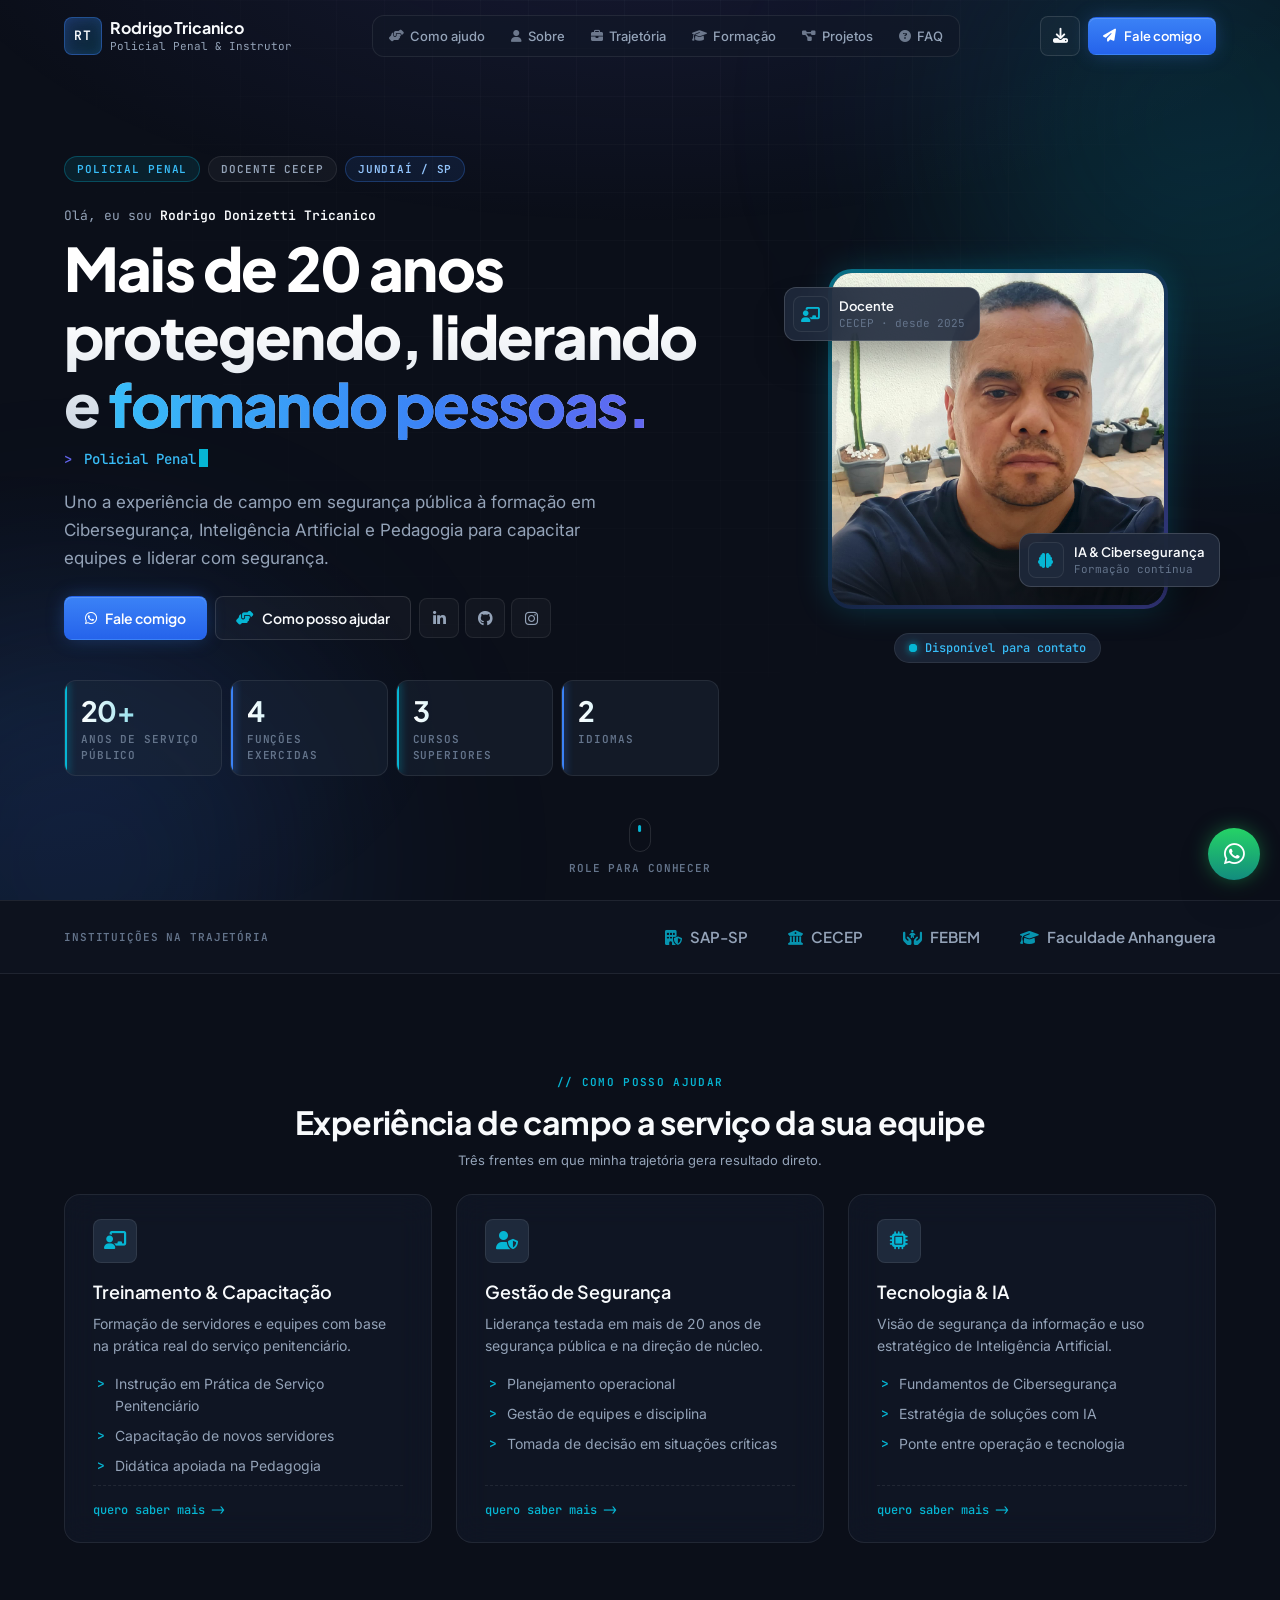
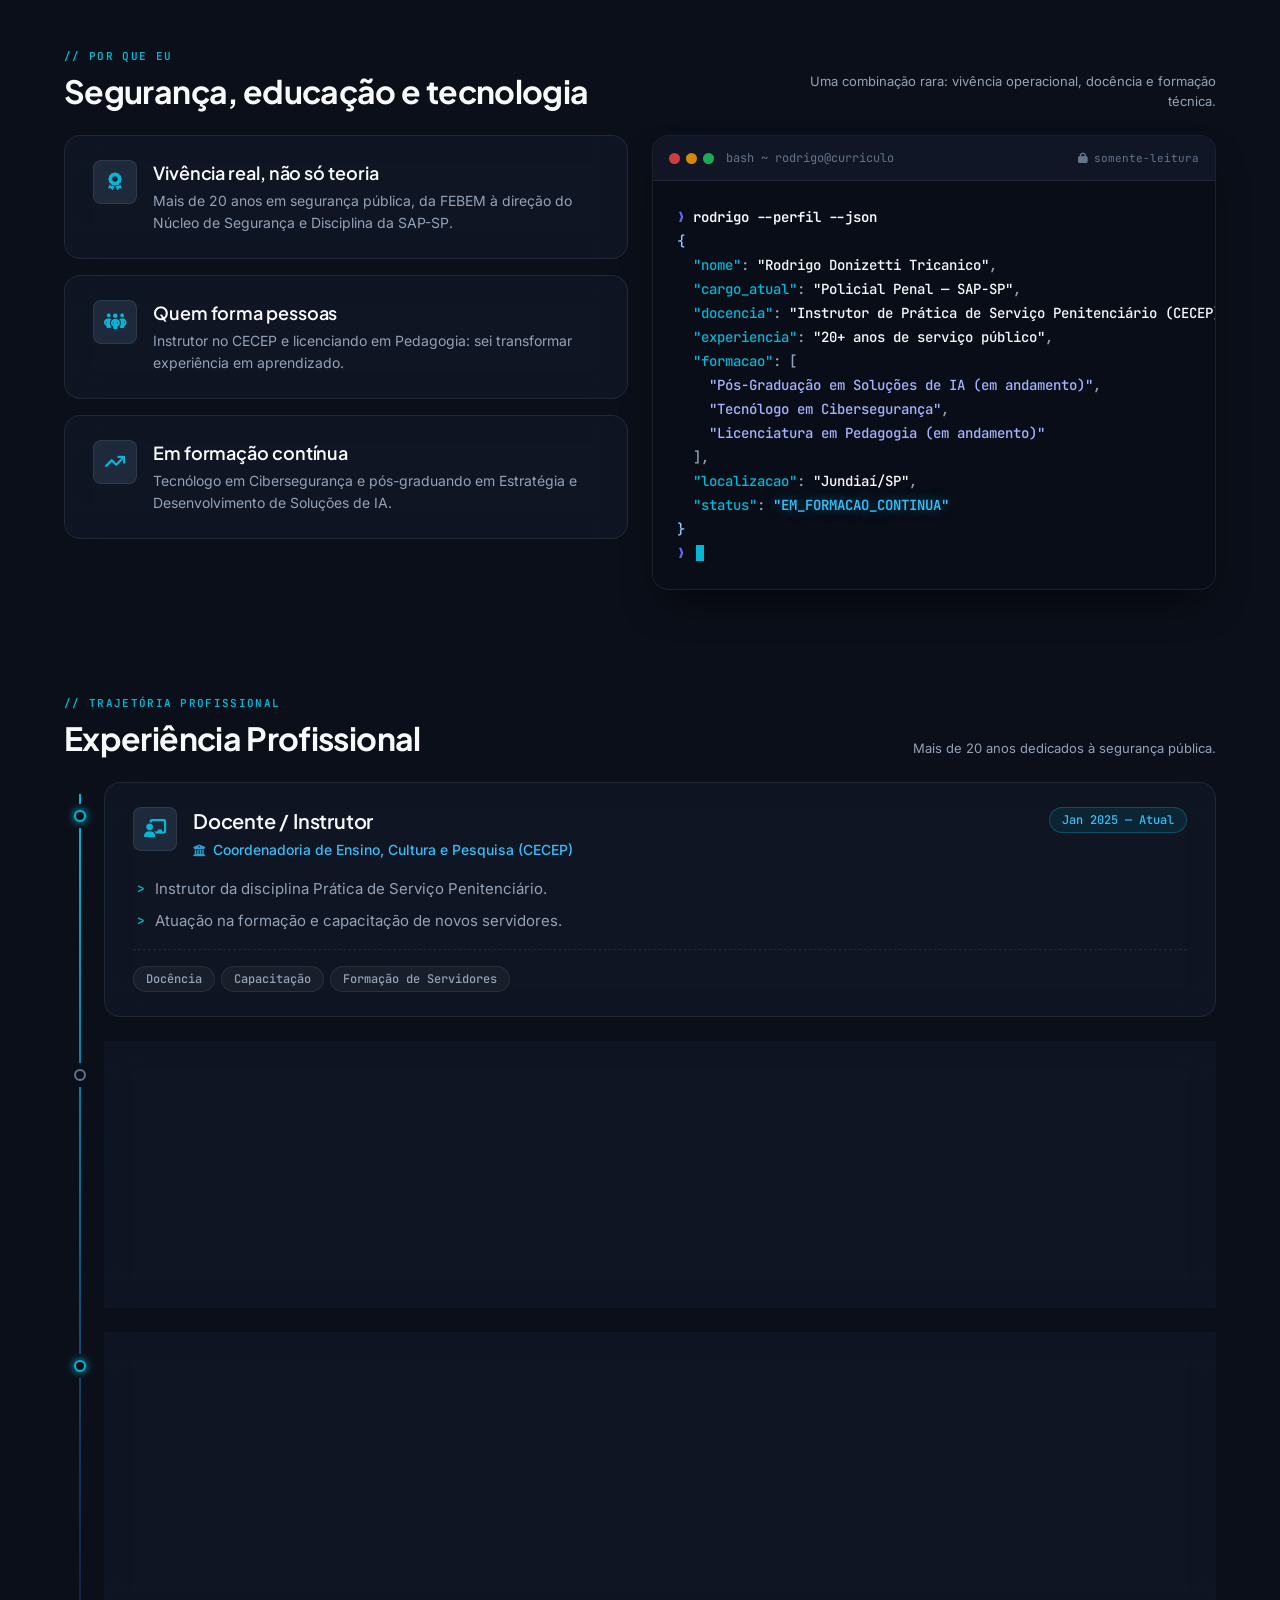
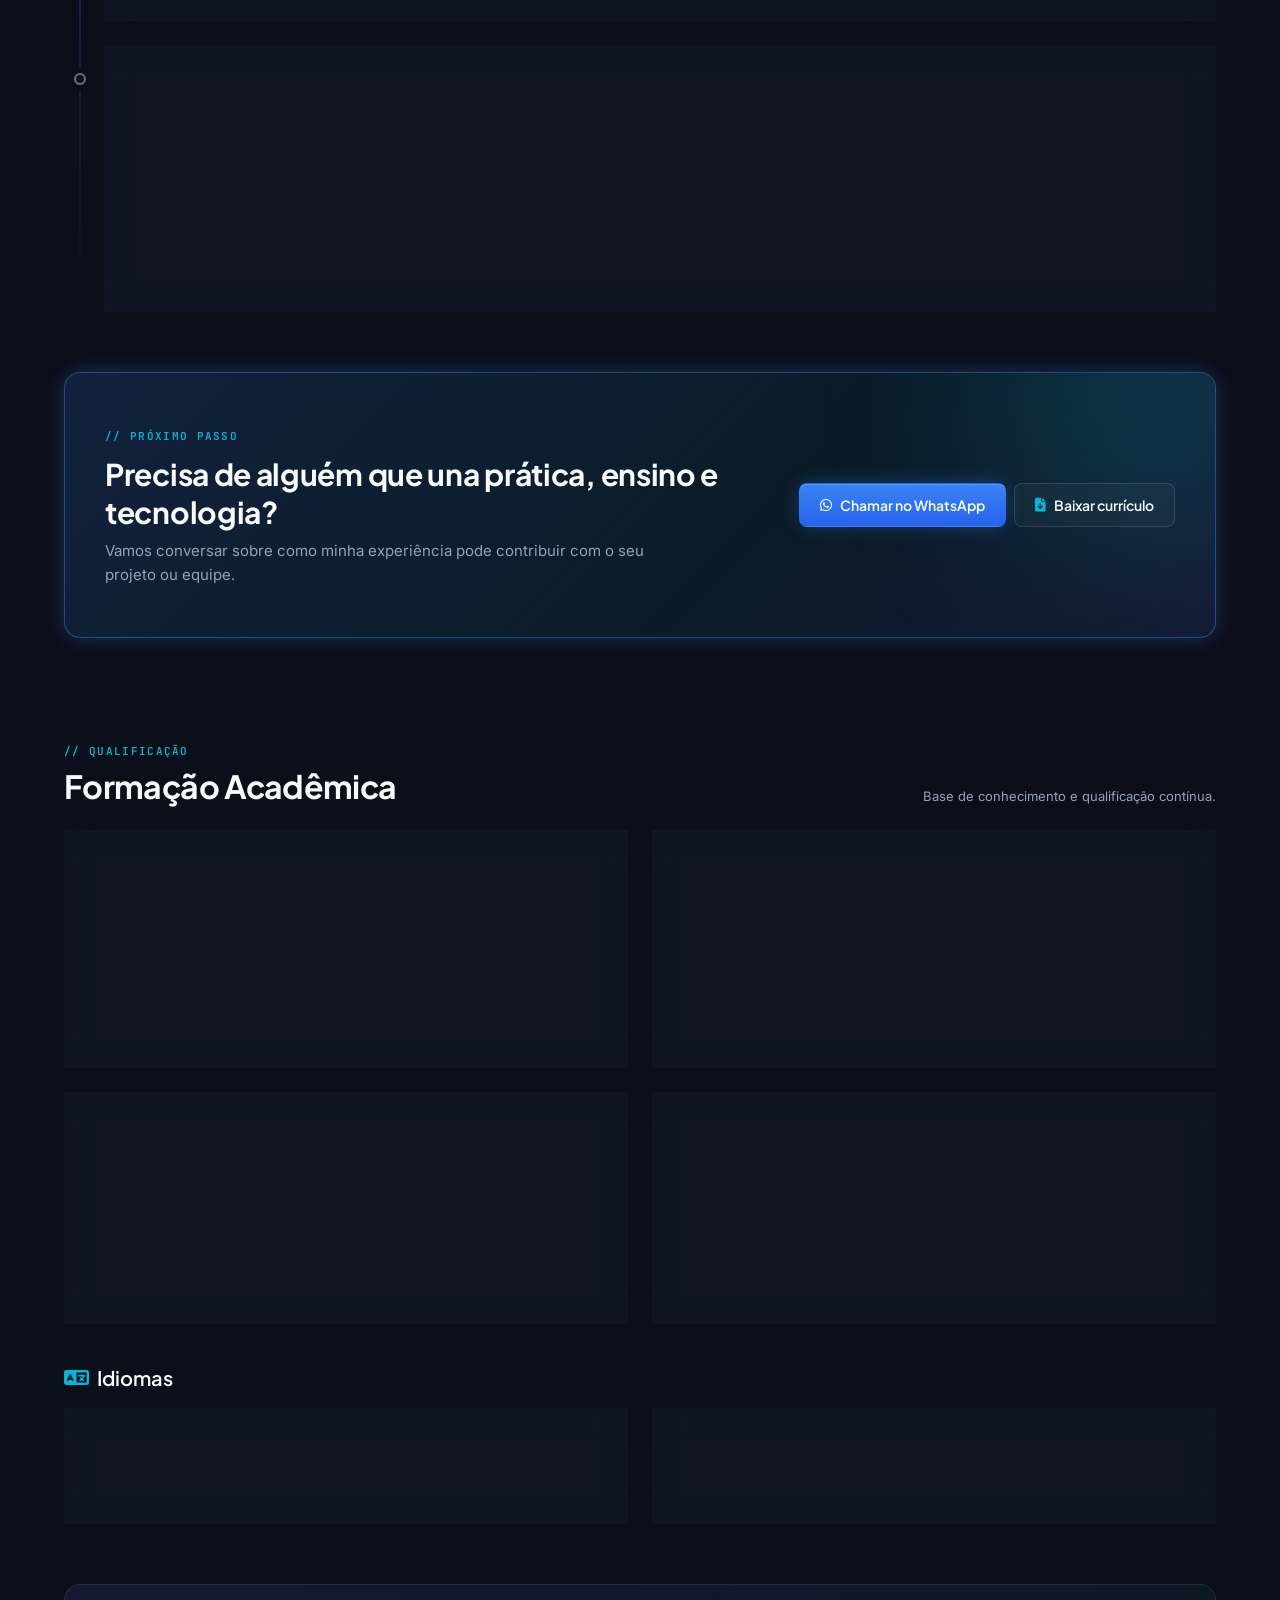
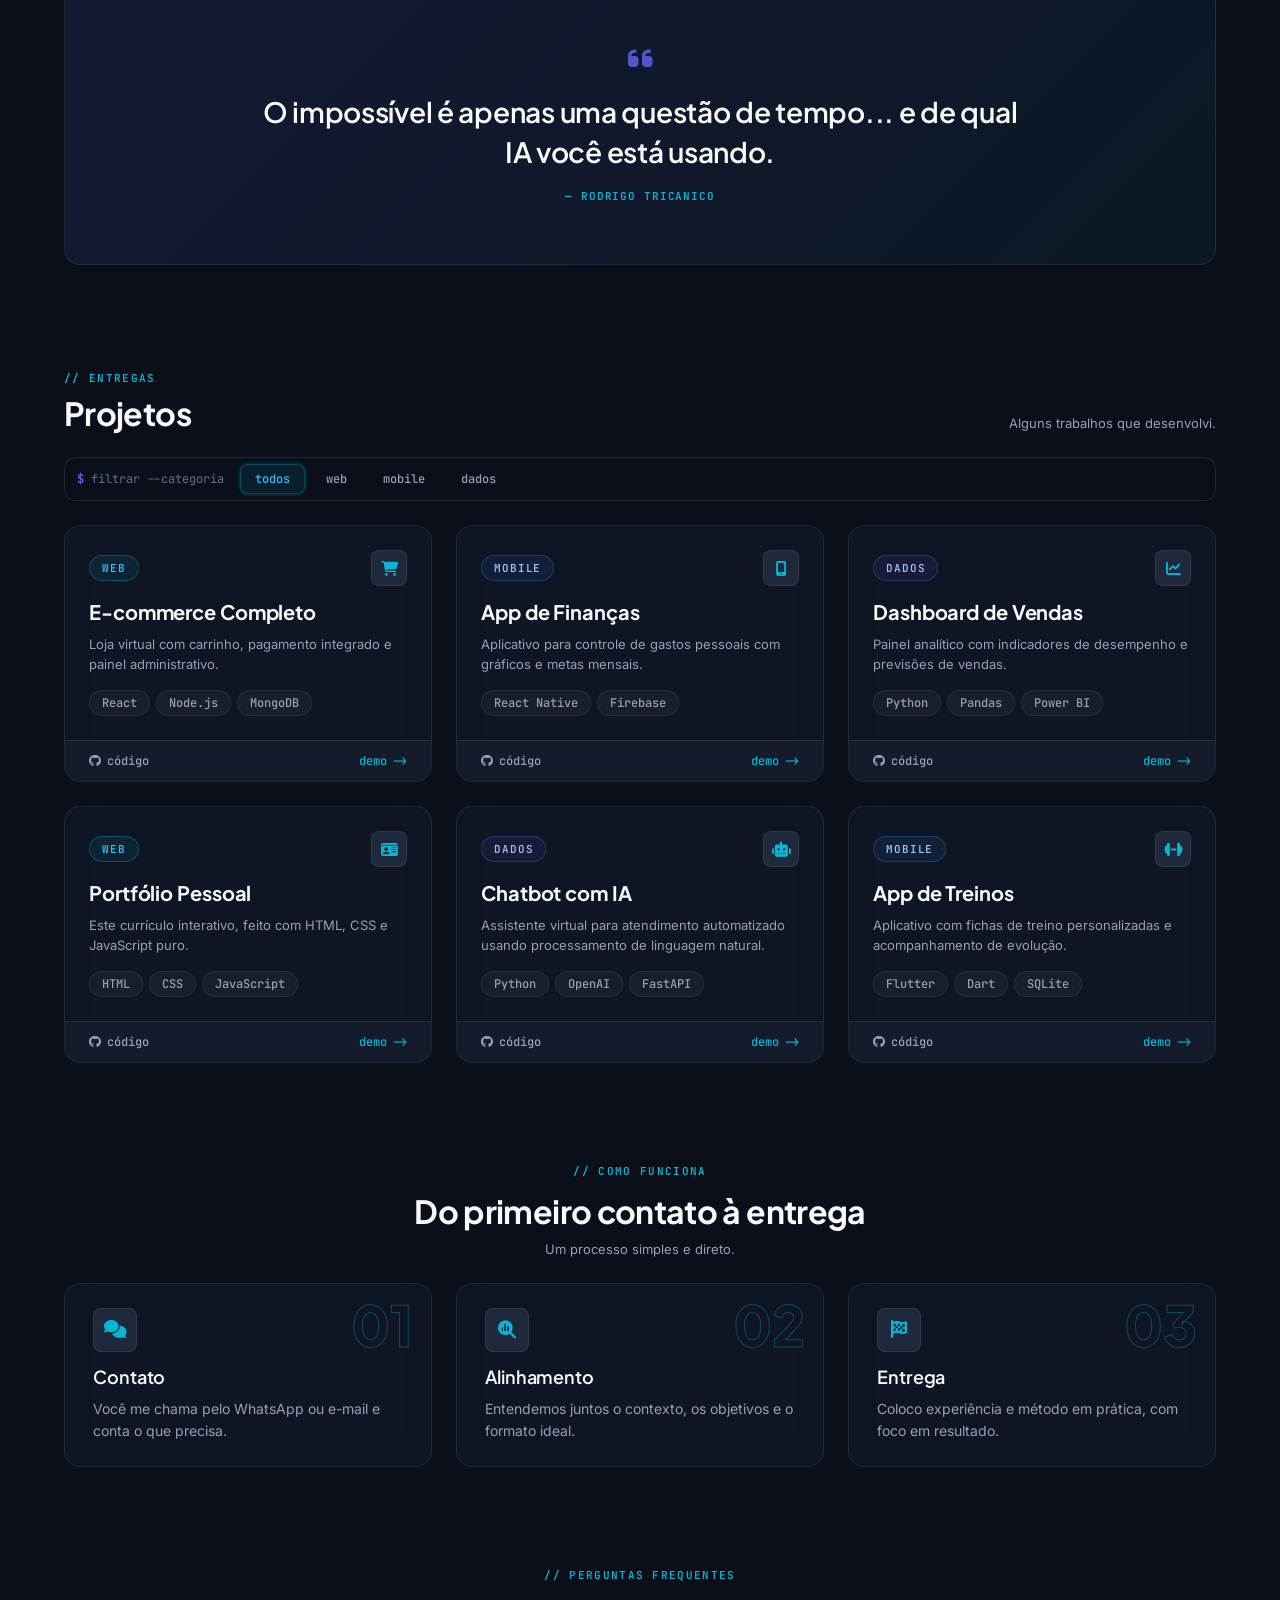
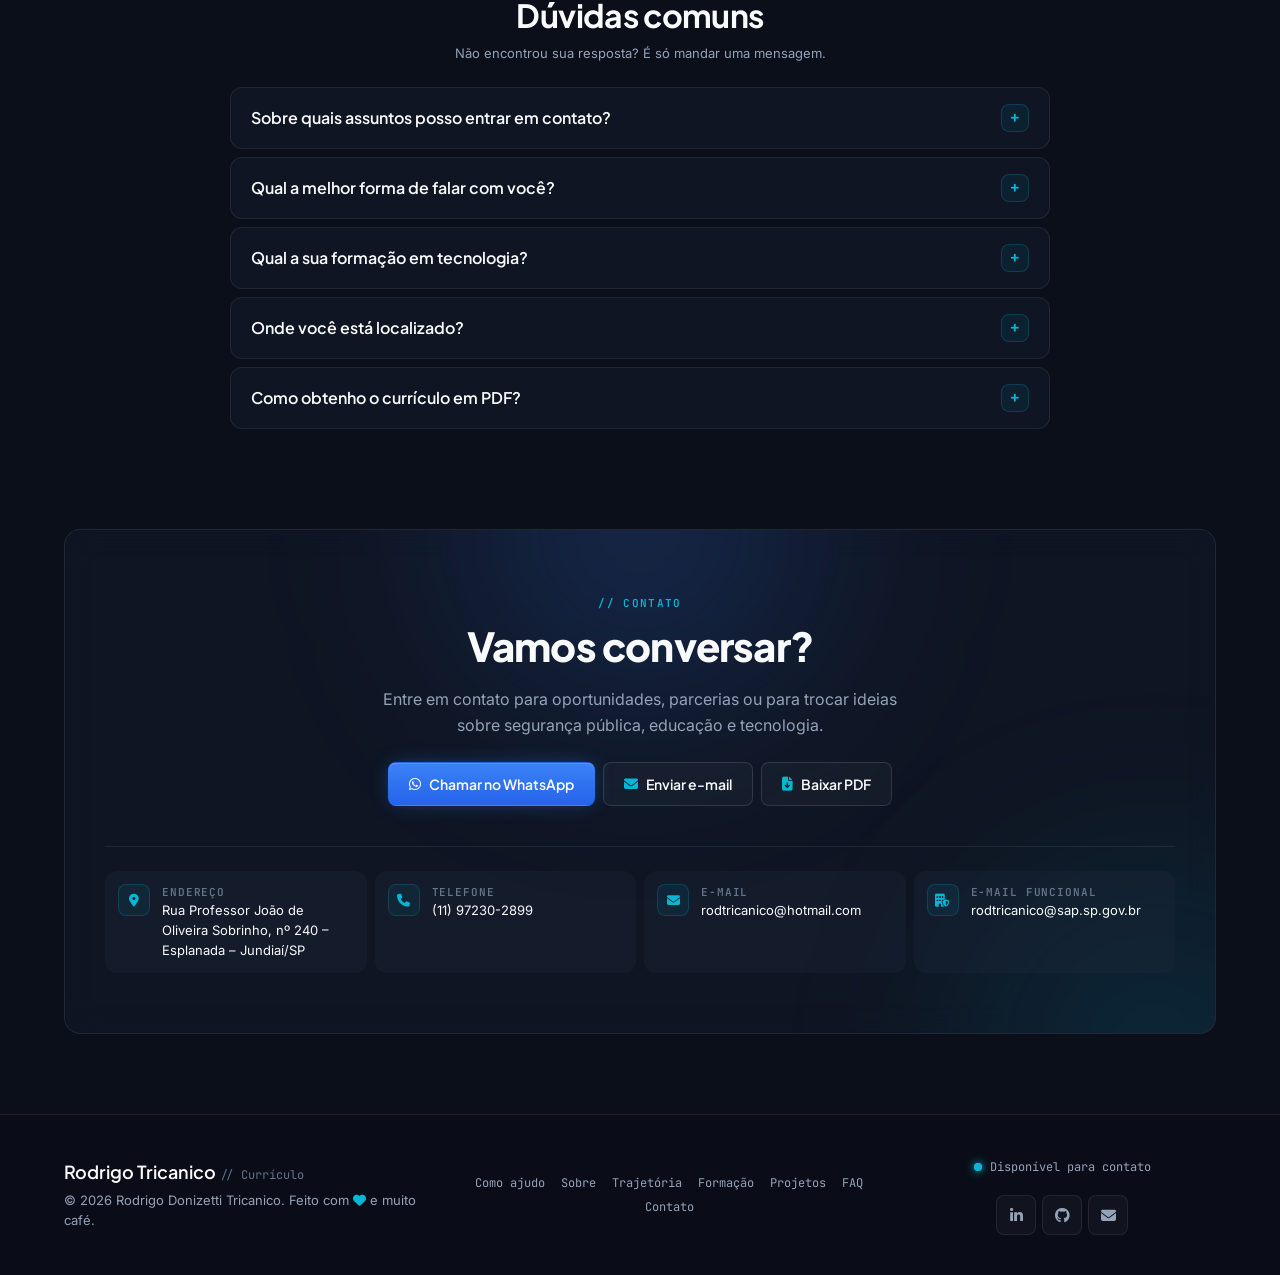
==== index.html @ 167e02f9 "versão 1 Co-authored-by: Cursor <cursoragent@cursor.com>" ====
<!DOCTYPE html>
<html lang="pt-BR">
<head>
  <meta charset="UTF-8" />
  <meta name="viewport" content="width=device-width, initial-scale=1.0" />
  <meta name="theme-color" content="#0B0F19" />
  <title>Rodrigo Donizetti Tricanico | Segurança, Educação e Tecnologia</title>
  <meta name="description" content="Rodrigo Donizetti Tricanico — Policial Penal, instrutor no CECEP, tecnólogo em Cibersegurança e pós-graduando em Soluções de IA. Mais de 20 anos de serviço público." />

  <link rel="preconnect" href="https://fonts.googleapis.com" />
  <link rel="preconnect" href="https://fonts.gstatic.com" crossorigin />
  <link href="https://fonts.googleapis.com/css2?family=Inter:wght@400;500;600&family=JetBrains+Mono:wght@400;500;600&family=Plus+Jakarta+Sans:wght@600;700;800&display=swap" rel="stylesheet" />
  <link rel="stylesheet" href="https://cdnjs.cloudflare.com/ajax/libs/font-awesome/6.5.2/css/all.min.css" />
  <link rel="stylesheet" href="style.css" />
</head>
<body>
  <div class="scroll-progress" id="scrollProgress"></div>
  <div class="bg-ambient" aria-hidden="true"></div>

  <!-- NAVBAR -->
  <header class="navbar" id="navbar">
    <div class="container navbar-inner">
      <a href="#inicio" class="brand">
        <span class="brand-mark">RT</span>
        <span class="brand-text">
          <strong>Rodrigo Tricanico</strong>
          <small>Policial Penal &amp; Instrutor</small>
        </span>
      </a>

      <nav class="nav-links" id="navLinks">
        <a href="#servicos"><i class="fa-solid fa-handshake-angle"></i>Como ajudo</a>
        <a href="#sobre"><i class="fa-solid fa-user"></i>Sobre</a>
        <a href="#experiencia"><i class="fa-solid fa-briefcase"></i>Trajetória</a>
        <a href="#formacao"><i class="fa-solid fa-graduation-cap"></i>Formação</a>
        <a href="#projetos"><i class="fa-solid fa-diagram-project"></i>Projetos</a>
        <a href="#faq"><i class="fa-solid fa-circle-question"></i>FAQ</a>
      </nav>

      <div class="nav-actions">
        <button class="icon-btn js-print" title="Baixar currículo em PDF" aria-label="Baixar currículo em PDF">
          <i class="fa-solid fa-download"></i>
        </button>
        <a href="#contato" class="btn btn-primary btn-sm">
          <i class="fa-solid fa-paper-plane"></i><span>Fale comigo</span>
        </a>
        <button class="icon-btn menu-btn" id="menuBtn" aria-label="Abrir menu" aria-expanded="false">
          <i class="fa-solid fa-bars"></i>
        </button>
      </div>
    </div>
  </header>

  <main>
    <!-- 1. HERO — PROPOSTA DE VALOR -->
    <section class="hero" id="inicio">
      <div class="container hero-grid">
        <div class="hero-copy reveal">
          <div class="chip-row">
            <span class="chip chip-label chip-cyan">Policial Penal</span>
            <span class="chip chip-label">Docente CECEP</span>
            <span class="chip chip-label chip-blue">Jundiaí / SP</span>
          </div>

          <p class="hero-kicker">Olá, eu sou <strong>Rodrigo Donizetti Tricanico</strong></p>
          <h1>Mais de 20 anos protegendo, liderando e <span class="accent">formando pessoas.</span></h1>
          <p class="role"><span class="prompt">&gt;</span> <span id="typing"></span><span class="caret"></span></p>

          <p class="lead">
            Uno a experiência de campo em segurança pública à formação em Cibersegurança,
            Inteligência Artificial e Pedagogia para capacitar equipes e liderar com segurança.
          </p>

          <div class="hero-actions">
            <a href="https://wa.me/5511972302899" target="_blank" rel="noopener" class="btn btn-primary"><i class="fa-brands fa-whatsapp"></i> Fale comigo</a>
            <a href="#servicos" class="btn btn-secondary"><i class="fa-solid fa-handshake-angle"></i> Como posso ajudar</a>
            <div class="socials">
              <a href="https://linkedin.com/" target="_blank" rel="noopener" aria-label="LinkedIn"><i class="fa-brands fa-linkedin-in"></i></a>
              <a href="https://github.com/" target="_blank" rel="noopener" aria-label="GitHub"><i class="fa-brands fa-github"></i></a>
              <a href="https://instagram.com/" target="_blank" rel="noopener" aria-label="Instagram"><i class="fa-brands fa-instagram"></i></a>
            </div>
          </div>

          <div class="metrics">
            <div class="metric"><strong>20+</strong><span>Anos de serviço público</span></div>
            <div class="metric"><strong>4</strong><span>Funções exercidas</span></div>
            <div class="metric"><strong>3</strong><span>Cursos superiores</span></div>
            <div class="metric"><strong>2</strong><span>Idiomas</span></div>
          </div>
        </div>

        <div class="hero-visual reveal">
          <div class="photo-frame">
            <div class="photo-inner">
              <img src="foto.jpeg%2001.jpeg" alt="Foto de Rodrigo Donizetti Tricanico" id="profilePhoto" />
            </div>
            <div class="photo-fallback"><i class="fa-solid fa-user-tie"></i></div>

            <div class="float-card float-card-top">
              <div class="icon-box icon-box-sm"><i class="fa-solid fa-chalkboard-user"></i></div>
              <div><strong>Docente</strong><span>CECEP · desde 2025</span></div>
            </div>
            <div class="float-card float-card-bottom">
              <div class="icon-box icon-box-sm"><i class="fa-solid fa-brain"></i></div>
              <div><strong>IA &amp; Cibersegurança</strong><span>Formação contínua</span></div>
            </div>
          </div>
          <span class="status-badge"><span class="pulse-dot"></span> Disponível para contato</span>
        </div>
      </div>

      <a href="#servicos" class="scroll-cue" aria-label="Rolar para a próxima seção">
        <span class="mouse"><span></span></span>
        <span class="label-caps">Role para conhecer</span>
      </a>
    </section>

    <!-- 2. PROVA SOCIAL — INSTITUIÇÕES -->
    <div class="trust" aria-label="Instituições na trajetória">
      <div class="container trust-inner">
        <span class="label-caps">Instituições na trajetória</span>
        <ul class="trust-list">
          <li><i class="fa-solid fa-building-shield"></i> SAP-SP</li>
          <li><i class="fa-solid fa-building-columns"></i> CECEP</li>
          <li><i class="fa-solid fa-hands-holding-child"></i> FEBEM</li>
          <li><i class="fa-solid fa-graduation-cap"></i> Faculdade Anhanguera</li>
        </ul>
      </div>
    </div>

    <!-- 3. COMO POSSO AJUDAR -->
    <section class="section" id="servicos">
      <div class="container">
        <div class="section-head center reveal">
          <span class="eyebrow">// Como posso ajudar</span>
          <h2>Experiência de campo a serviço da sua equipe</h2>
          <p>Três frentes em que minha trajetória gera resultado direto.</p>
        </div>

        <div class="grid grid-3">
          <article class="card service-card reveal">
            <div class="icon-box"><i class="fa-solid fa-chalkboard-user"></i></div>
            <h3>Treinamento &amp; Capacitação</h3>
            <p>Formação de servidores e equipes com base na prática real do serviço penitenciário.</p>
            <ul class="bullets">
              <li>Instrução em Prática de Serviço Penitenciário</li>
              <li>Capacitação de novos servidores</li>
              <li>Didática apoiada na Pedagogia</li>
            </ul>
            <a href="#contato" class="link-ghost service-link">quero saber mais <span class="arrow">-&gt;</span></a>
          </article>

          <article class="card service-card reveal">
            <div class="icon-box"><i class="fa-solid fa-user-shield"></i></div>
            <h3>Gestão de Segurança</h3>
            <p>Liderança testada em mais de 20 anos de segurança pública e na direção de núcleo.</p>
            <ul class="bullets">
              <li>Planejamento operacional</li>
              <li>Gestão de equipes e disciplina</li>
              <li>Tomada de decisão em situações críticas</li>
            </ul>
            <a href="#contato" class="link-ghost service-link">quero saber mais <span class="arrow">-&gt;</span></a>
          </article>

          <article class="card service-card reveal">
            <div class="icon-box"><i class="fa-solid fa-microchip"></i></div>
            <h3>Tecnologia &amp; IA</h3>
            <p>Visão de segurança da informação e uso estratégico de Inteligência Artificial.</p>
            <ul class="bullets">
              <li>Fundamentos de Cibersegurança</li>
              <li>Estratégia de soluções com IA</li>
              <li>Ponte entre operação e tecnologia</li>
            </ul>
            <a href="#contato" class="link-ghost service-link">quero saber mais <span class="arrow">-&gt;</span></a>
          </article>
        </div>
      </div>
    </section>

    <!-- 4. SOBRE / DIFERENCIAIS -->
    <section class="section" id="sobre">
      <div class="container">
        <div class="section-head reveal">
          <div>
            <span class="eyebrow">// Por que eu</span>
            <h2>Segurança, educação e tecnologia</h2>
          </div>
          <p>Uma combinação rara: vivência operacional, docência e formação técnica.</p>
        </div>

        <div class="about-grid">
          <div class="pillars">
            <article class="card pillar reveal">
              <div class="icon-box"><i class="fa-solid fa-award"></i></div>
              <div>
                <h3>Vivência real, não só teoria</h3>
                <p>Mais de 20 anos em segurança pública, da FEBEM à direção do Núcleo de Segurança e Disciplina da SAP-SP.</p>
              </div>
            </article>
            <article class="card pillar reveal">
              <div class="icon-box"><i class="fa-solid fa-people-group"></i></div>
              <div>
                <h3>Quem forma pessoas</h3>
                <p>Instrutor no CECEP e licenciando em Pedagogia: sei transformar experiência em aprendizado.</p>
              </div>
            </article>
            <article class="card pillar reveal">
              <div class="icon-box"><i class="fa-solid fa-arrow-trend-up"></i></div>
              <div>
                <h3>Em formação contínua</h3>
                <p>Tecnólogo em Cibersegurança e pós-graduando em Estratégia e Desenvolvimento de Soluções de IA.</p>
              </div>
            </article>
          </div>

          <section class="terminal reveal" aria-label="Resumo do perfil">
            <div class="terminal-bar">
              <div class="terminal-dots" aria-hidden="true"><span></span><span></span><span></span></div>
              <span class="terminal-title">bash ~ rodrigo@curriculo</span>
              <span class="terminal-meta"><i class="fa-solid fa-lock"></i> somente-leitura</span>
            </div>
<pre class="terminal-body"><span class="t-prompt">❯</span> <span class="t-cmd">rodrigo --perfil --json</span>
<span class="t-brace">{</span>
  <span class="t-key">"nome"</span>: <span class="t-str">"Rodrigo Donizetti Tricanico"</span>,
  <span class="t-key">"cargo_atual"</span>: <span class="t-str">"Policial Penal — SAP-SP"</span>,
  <span class="t-key">"docencia"</span>: <span class="t-str">"Instrutor de Prática de Serviço Penitenciário (CECEP)"</span>,
  <span class="t-key">"experiencia"</span>: <span class="t-str">"20+ anos de serviço público"</span>,
  <span class="t-key">"formacao"</span>: [
    <span class="t-arr">"Pós-Graduação em Soluções de IA (em andamento)"</span>,
    <span class="t-arr">"Tecnólogo em Cibersegurança"</span>,
    <span class="t-arr">"Licenciatura em Pedagogia (em andamento)"</span>
  ],
  <span class="t-key">"localizacao"</span>: <span class="t-str">"Jundiaí/SP"</span>,
  <span class="t-key">"status"</span>: <span class="t-ok">"EM_FORMACAO_CONTINUA"</span>
<span class="t-brace">}</span>
<span class="t-prompt">❯</span> <span class="caret"></span></pre>
          </section>
        </div>
      </div>
    </section>

    <!-- 5. TRAJETÓRIA PROFISSIONAL -->
    <section class="section" id="experiencia">
      <div class="container">
        <div class="section-head reveal">
          <div>
            <span class="eyebrow">// Trajetória profissional</span>
            <h2>Experiência Profissional</h2>
          </div>
          <p>Mais de 20 anos dedicados à segurança pública.</p>
        </div>

        <div class="timeline">
          <article class="timeline-item current reveal">
            <span class="timeline-node" aria-hidden="true"></span>
            <div class="card">
              <header class="role-head">
                <div class="icon-box"><i class="fa-solid fa-chalkboard-user"></i></div>
                <div class="role-title">
                  <h3>Docente / Instrutor</h3>
                  <p class="org"><i class="fa-solid fa-building-columns"></i> Coordenadoria de Ensino, Cultura e Pesquisa (CECEP)</p>
                </div>
                <span class="chip chip-cyan">Jan 2025 — Atual</span>
              </header>
              <ul class="bullets">
                <li>Instrutor da disciplina Prática de Serviço Penitenciário.</li>
                <li>Atuação na formação e capacitação de novos servidores.</li>
              </ul>
              <div class="tags"><span>Docência</span><span>Capacitação</span><span>Formação de Servidores</span></div>
            </div>
          </article>

          <article class="timeline-item past reveal">
            <span class="timeline-node" aria-hidden="true"></span>
            <div class="card">
              <header class="role-head">
                <div class="icon-box"><i class="fa-solid fa-user-shield"></i></div>
                <div class="role-title">
                  <h3>Diretor de Núcleo de Segurança e Disciplina</h3>
                  <p class="org"><i class="fa-solid fa-building-columns"></i> Secretaria da Administração Penitenciária (SAP-SP)</p>
                </div>
                <span class="chip">Mai 2021 — Ago 2025</span>
              </header>
              <ul class="bullets">
                <li>Coordenação das atividades de segurança, controle interno e disciplina da unidade prisional.</li>
                <li>Gestão de equipes, planejamento operacional e tomada de decisões em situações críticas.</li>
                <li>Substituição do Diretor do Centro de Segurança e Disciplina em férias, afastamentos e ausências.</li>
              </ul>
              <div class="tags"><span>Liderança</span><span>Gestão de Equipes</span><span>Planejamento Operacional</span></div>
            </div>
          </article>

          <article class="timeline-item current reveal">
            <span class="timeline-node" aria-hidden="true"></span>
            <div class="card">
              <header class="role-head">
                <div class="icon-box"><i class="fa-solid fa-shield-halved"></i></div>
                <div class="role-title">
                  <h3>Policial Penal <small>(antigo Agente de Segurança Penitenciária)</small></h3>
                  <p class="org"><i class="fa-solid fa-building-columns"></i> Secretaria da Administração Penitenciária (SAP-SP)</p>
                </div>
                <span class="chip chip-cyan">2014 — Atual</span>
              </header>
              <ul class="bullets">
                <li>Segurança, custódia e vigilância de pessoas privadas de liberdade.</li>
                <li>Cumprimento de normas institucionais.</li>
                <li>Preservação da ordem e da segurança da unidade prisional.</li>
              </ul>
              <div class="tags"><span>Segurança</span><span>Custódia</span><span>Vigilância</span></div>
            </div>
          </article>

          <article class="timeline-item past reveal">
            <span class="timeline-node" aria-hidden="true"></span>
            <div class="card">
              <header class="role-head">
                <div class="icon-box"><i class="fa-solid fa-hands-holding-child"></i></div>
                <div class="role-title">
                  <h3>Agente de Segurança Socioeducativa</h3>
                  <p class="org"><i class="fa-solid fa-building-columns"></i> Fundação Estadual para o Bem-Estar do Menor (FEBEM)</p>
                </div>
                <span class="chip">2003 — 2014</span>
              </header>
              <ul class="bullets">
                <li>Segurança, disciplina e integridade dos internos.</li>
                <li>Execução de medidas socioeducativas e controle institucional.</li>
                <li>Gerenciamento de situações de crise e manutenção da ordem.</li>
              </ul>
              <div class="tags"><span>Medidas Socioeducativas</span><span>Gestão de Crises</span><span>Disciplina</span></div>
            </div>
          </article>
        </div>
      </div>
    </section>

    <!-- CTA INTERMEDIÁRIO -->
    <div class="container">
      <aside class="cta-band reveal" aria-label="Chamada para contato">
        <div>
          <span class="eyebrow">// Próximo passo</span>
          <h2>Precisa de alguém que una prática, ensino e tecnologia?</h2>
          <p>Vamos conversar sobre como minha experiência pode contribuir com o seu projeto ou equipe.</p>
        </div>
        <div class="cta-band-actions">
          <a href="https://wa.me/5511972302899" target="_blank" rel="noopener" class="btn btn-primary"><i class="fa-brands fa-whatsapp"></i> Chamar no WhatsApp</a>
          <button class="btn btn-secondary js-print"><i class="fa-solid fa-file-arrow-down"></i> Baixar currículo</button>
        </div>
      </aside>
    </div>

    <!-- 6. FORMAÇÃO + IDIOMAS -->
    <section class="section" id="formacao">
      <div class="container">
        <div class="section-head reveal">
          <div>
            <span class="eyebrow">// Qualificação</span>
            <h2>Formação Acadêmica</h2>
          </div>
          <p>Base de conhecimento e qualificação contínua.</p>
        </div>

        <div class="grid grid-2">
          <article class="card edu-card reveal">
            <div class="edu-head">
              <div class="icon-box"><i class="fa-solid fa-brain"></i></div>
              <span class="chip chip-label chip-cyan"><span class="pulse-dot"></span> Cursando</span>
            </div>
            <div class="meta-row"><span class="label-caps">Especialização</span><span class="mono-muted">Em andamento</span></div>
            <h3>Pós-Graduação em Estratégia e Desenvolvimento de Soluções de IA</h3>
            <p>Estratégia, planejamento e desenvolvimento de soluções baseadas em Inteligência Artificial.</p>
          </article>

          <article class="card edu-card reveal">
            <div class="edu-head">
              <div class="icon-box"><i class="fa-solid fa-user-lock"></i></div>
              <span class="chip chip-label chip-blue"><i class="fa-solid fa-check"></i> Concluído</span>
            </div>
            <div class="meta-row"><span class="label-caps">Faculdade Anhanguera</span><span class="mono-muted">Concluído em jun 2026</span></div>
            <h3>Tecnólogo em Cibersegurança</h3>
            <p>Ensino superior completo.</p>
          </article>

          <article class="card edu-card reveal">
            <div class="edu-head">
              <div class="icon-box"><i class="fa-solid fa-book-open-reader"></i></div>
              <span class="chip chip-label chip-cyan"><span class="pulse-dot"></span> Cursando</span>
            </div>
            <div class="meta-row"><span class="label-caps">Faculdade Anhanguera</span><span class="mono-muted">Em andamento</span></div>
            <h3>Licenciatura em Pedagogia</h3>
            <p>Segunda formação superior, cursando o 4º de 8 semestres.</p>
            <div class="progress" aria-label="4 de 8 semestres">
              <div class="progress-head"><span>Progresso</span><span>4 / 8 semestres</span></div>
              <div class="bar"><span data-width="50"></span></div>
            </div>
          </article>

          <article class="card edu-card reveal">
            <div class="edu-head">
              <div class="icon-box"><i class="fa-solid fa-school"></i></div>
              <span class="chip chip-label chip-blue"><i class="fa-solid fa-check"></i> Concluído</span>
            </div>
            <div class="meta-row"><span class="label-caps">Educação Básica</span><span class="mono-muted">Concluído</span></div>
            <h3>Ensino Médio</h3>
            <p>Ensino médio completo.</p>
          </article>
        </div>

        <div class="subsection" id="idiomas">
          <h3 class="subsection-title reveal"><i class="fa-solid fa-language"></i> Idiomas</h3>
          <div class="grid grid-2">
            <article class="card lang-card reveal">
              <div class="lang-head">
                <img class="flag" src="https://flagcdn.com/w80/br.png" alt="Bandeira do Brasil" />
                <div>
                  <h3>Português</h3>
                  <span class="label-caps">Nativo</span>
                </div>
                <span class="lang-percent">100%</span>
              </div>
              <div class="bar"><span data-width="100"></span></div>
            </article>

            <article class="card lang-card reveal">
              <div class="lang-head">
                <img class="flag" src="https://flagcdn.com/w80/us.png" alt="Bandeira dos Estados Unidos" />
                <div>
                  <h3>Inglês</h3>
                  <span class="label-caps">Básico</span>
                </div>
                <span class="lang-percent">25%</span>
              </div>
              <div class="bar"><span data-width="25"></span></div>
            </article>
          </div>
        </div>
      </div>
    </section>

    <!-- FRASE EM DESTAQUE -->
    <div class="container">
      <figure class="manifesto reveal">
        <i class="fa-solid fa-quote-left" aria-hidden="true"></i>
        <blockquote>O impossível é apenas uma questão de tempo... e de qual IA você está usando.</blockquote>
        <figcaption class="label-caps">— Rodrigo Tricanico</figcaption>
      </figure>
    </div>

    <!-- 7. PROJETOS -->
    <section class="section" id="projetos">
      <div class="container">
        <div class="section-head reveal">
          <div>
            <span class="eyebrow">// Entregas</span>
            <h2>Projetos</h2>
          </div>
          <p>Alguns trabalhos que desenvolvi.</p>
        </div>

        <div class="filters reveal" role="toolbar" aria-label="Filtrar projetos">
          <span class="filters-prompt"><b>$</b> filtrar --categoria</span>
          <button class="filter-btn active" data-filter="all">todos</button>
          <button class="filter-btn" data-filter="web">web</button>
          <button class="filter-btn" data-filter="mobile">mobile</button>
          <button class="filter-btn" data-filter="dados">dados</button>
        </div>

        <div class="grid grid-3" id="projectsGrid">
          <article class="card project-card reveal" data-category="web">
            <div class="project-body">
              <div class="project-head">
                <span class="chip chip-label chip-cyan">Web</span>
                <div class="icon-box icon-box-sm"><i class="fa-solid fa-cart-shopping"></i></div>
              </div>
              <h3>E-commerce Completo</h3>
              <p>Loja virtual com carrinho, pagamento integrado e painel administrativo.</p>
              <div class="tags"><span>React</span><span>Node.js</span><span>MongoDB</span></div>
            </div>
            <div class="project-foot">
              <a href="#" class="link-ghost" target="_blank" rel="noopener"><i class="fa-brands fa-github"></i> código</a>
              <a href="#" class="link-ghost" target="_blank" rel="noopener">demo <span class="arrow">-&gt;</span></a>
            </div>
          </article>

          <article class="card project-card reveal" data-category="mobile">
            <div class="project-body">
              <div class="project-head">
                <span class="chip chip-label chip-blue">Mobile</span>
                <div class="icon-box icon-box-sm"><i class="fa-solid fa-mobile-screen-button"></i></div>
              </div>
              <h3>App de Finanças</h3>
              <p>Aplicativo para controle de gastos pessoais com gráficos e metas mensais.</p>
              <div class="tags"><span>React Native</span><span>Firebase</span></div>
            </div>
            <div class="project-foot">
              <a href="#" class="link-ghost" target="_blank" rel="noopener"><i class="fa-brands fa-github"></i> código</a>
              <a href="#" class="link-ghost" target="_blank" rel="noopener">demo <span class="arrow">-&gt;</span></a>
            </div>
          </article>

          <article class="card project-card reveal" data-category="dados">
            <div class="project-body">
              <div class="project-head">
                <span class="chip chip-label chip-indigo">Dados</span>
                <div class="icon-box icon-box-sm"><i class="fa-solid fa-chart-line"></i></div>
              </div>
              <h3>Dashboard de Vendas</h3>
              <p>Painel analítico com indicadores de desempenho e previsões de vendas.</p>
              <div class="tags"><span>Python</span><span>Pandas</span><span>Power BI</span></div>
            </div>
            <div class="project-foot">
              <a href="#" class="link-ghost" target="_blank" rel="noopener"><i class="fa-brands fa-github"></i> código</a>
              <a href="#" class="link-ghost" target="_blank" rel="noopener">demo <span class="arrow">-&gt;</span></a>
            </div>
          </article>

          <article class="card project-card reveal" data-category="web">
            <div class="project-body">
              <div class="project-head">
                <span class="chip chip-label chip-cyan">Web</span>
                <div class="icon-box icon-box-sm"><i class="fa-solid fa-id-card"></i></div>
              </div>
              <h3>Portfólio Pessoal</h3>
              <p>Este currículo interativo, feito com HTML, CSS e JavaScript puro.</p>
              <div class="tags"><span>HTML</span><span>CSS</span><span>JavaScript</span></div>
            </div>
            <div class="project-foot">
              <a href="#" class="link-ghost" target="_blank" rel="noopener"><i class="fa-brands fa-github"></i> código</a>
              <a href="#" class="link-ghost" target="_blank" rel="noopener">demo <span class="arrow">-&gt;</span></a>
            </div>
          </article>

          <article class="card project-card reveal" data-category="dados">
            <div class="project-body">
              <div class="project-head">
                <span class="chip chip-label chip-indigo">Dados</span>
                <div class="icon-box icon-box-sm"><i class="fa-solid fa-robot"></i></div>
              </div>
              <h3>Chatbot com IA</h3>
              <p>Assistente virtual para atendimento automatizado usando processamento de linguagem natural.</p>
              <div class="tags"><span>Python</span><span>OpenAI</span><span>FastAPI</span></div>
            </div>
            <div class="project-foot">
              <a href="#" class="link-ghost" target="_blank" rel="noopener"><i class="fa-brands fa-github"></i> código</a>
              <a href="#" class="link-ghost" target="_blank" rel="noopener">demo <span class="arrow">-&gt;</span></a>
            </div>
          </article>

          <article class="card project-card reveal" data-category="mobile">
            <div class="project-body">
              <div class="project-head">
                <span class="chip chip-label chip-blue">Mobile</span>
                <div class="icon-box icon-box-sm"><i class="fa-solid fa-dumbbell"></i></div>
              </div>
              <h3>App de Treinos</h3>
              <p>Aplicativo com fichas de treino personalizadas e acompanhamento de evolução.</p>
              <div class="tags"><span>Flutter</span><span>Dart</span><span>SQLite</span></div>
            </div>
            <div class="project-foot">
              <a href="#" class="link-ghost" target="_blank" rel="noopener"><i class="fa-brands fa-github"></i> código</a>
              <a href="#" class="link-ghost" target="_blank" rel="noopener">demo <span class="arrow">-&gt;</span></a>
            </div>
          </article>
        </div>
      </div>
    </section>

    <!-- 8. COMO FUNCIONA -->
    <section class="section" id="como-funciona">
      <div class="container">
        <div class="section-head center reveal">
          <span class="eyebrow">// Como funciona</span>
          <h2>Do primeiro contato à entrega</h2>
          <p>Um processo simples e direto.</p>
        </div>

        <ol class="steps">
          <li class="card step reveal">
            <span class="step-num">01</span>
            <div class="icon-box"><i class="fa-solid fa-comments"></i></div>
            <h3>Contato</h3>
            <p>Você me chama pelo WhatsApp ou e-mail e conta o que precisa.</p>
          </li>
          <li class="card step reveal">
            <span class="step-num">02</span>
            <div class="icon-box"><i class="fa-solid fa-magnifying-glass-chart"></i></div>
            <h3>Alinhamento</h3>
            <p>Entendemos juntos o contexto, os objetivos e o formato ideal.</p>
          </li>
          <li class="card step reveal">
            <span class="step-num">03</span>
            <div class="icon-box"><i class="fa-solid fa-flag-checkered"></i></div>
            <h3>Entrega</h3>
            <p>Coloco experiência e método em prática, com foco em resultado.</p>
          </li>
        </ol>
      </div>
    </section>

    <!-- 9. PERGUNTAS FREQUENTES -->
    <section class="section" id="faq">
      <div class="container">
        <div class="section-head center reveal">
          <span class="eyebrow">// Perguntas frequentes</span>
          <h2>Dúvidas comuns</h2>
          <p>Não encontrou sua resposta? É só mandar uma mensagem.</p>
        </div>

        <div class="faq">
          <details class="faq-item reveal">
            <summary>Sobre quais assuntos posso entrar em contato?</summary>
            <p>Oportunidades, parcerias, treinamentos ou para trocar ideias sobre segurança pública, educação e tecnologia.</p>
          </details>
          <details class="faq-item reveal">
            <summary>Qual a melhor forma de falar com você?</summary>
            <p>Pelo WhatsApp <a href="https://wa.me/5511972302899" target="_blank" rel="noopener">(11) 97230-2899</a> ou pelo e-mail <a href="mailto:rodtricanico@hotmail.com">rodtricanico@hotmail.com</a>.</p>
          </details>
          <details class="faq-item reveal">
            <summary>Qual a sua formação em tecnologia?</summary>
            <p>Sou Tecnólogo em Cibersegurança pela Faculdade Anhanguera e pós-graduando em Estratégia e Desenvolvimento de Soluções de IA.</p>
          </details>
          <details class="faq-item reveal">
            <summary>Onde você está localizado?</summary>
            <p>Em Jundiaí, no estado de São Paulo.</p>
          </details>
          <details class="faq-item reveal">
            <summary>Como obtenho o currículo em PDF?</summary>
            <p>Clique em <strong>Baixar PDF</strong> no topo ou na seção de contato. A página gera automaticamente uma versão otimizada para impressão.</p>
          </details>
        </div>
      </div>
    </section>

    <!-- 10. CONTATO (CTA FINAL) -->
    <section class="section" id="contato">
      <div class="container">
        <div class="panel cta-panel reveal">
          <span class="eyebrow">// Contato</span>
          <h2>Vamos conversar?</h2>
          <p class="cta-text">
            Entre em contato para oportunidades, parcerias ou para trocar ideias sobre
            segurança pública, educação e tecnologia.
          </p>

          <div class="cta-actions">
            <a href="https://wa.me/5511972302899" target="_blank" rel="noopener" class="btn btn-primary"><i class="fa-brands fa-whatsapp"></i> Chamar no WhatsApp</a>
            <a href="mailto:rodtricanico@hotmail.com" class="btn btn-secondary"><i class="fa-solid fa-envelope"></i> Enviar e-mail</a>
            <button class="btn btn-secondary js-print"><i class="fa-solid fa-file-arrow-down"></i> Baixar PDF</button>
          </div>

          <ul class="contact-strip">
            <li>
              <i class="fa-solid fa-location-dot"></i>
              <div><span class="label-caps">Endereço</span><span class="value">Rua Professor João de Oliveira Sobrinho, nº 240 – Esplanada – Jundiaí/SP</span></div>
            </li>
            <li>
              <i class="fa-solid fa-phone"></i>
              <div><span class="label-caps">Telefone</span><a class="value" href="tel:+5511972302899">(11) 97230-2899</a></div>
            </li>
            <li>
              <i class="fa-solid fa-envelope"></i>
              <div><span class="label-caps">E-mail</span><a class="value" href="mailto:rodtricanico@hotmail.com">rodtricanico@hotmail.com</a></div>
            </li>
            <li>
              <i class="fa-solid fa-building-shield"></i>
              <div><span class="label-caps">E-mail funcional</span><a class="value" href="mailto:rodtricanico@sap.sp.gov.br">rodtricanico@sap.sp.gov.br</a></div>
            </li>
          </ul>
        </div>
      </div>
    </section>
  </main>

  <footer class="footer">
    <div class="container footer-inner">
      <div class="footer-brand">
        <p><strong>Rodrigo Tricanico</strong> <span class="mono-muted">// Currículo</span></p>
        <p class="footer-copy">&copy; <span id="year"></span> Rodrigo Donizetti Tricanico. Feito com <i class="fa-solid fa-heart"></i> e muito café.</p>
      </div>
      <nav class="footer-links" aria-label="Links do rodapé">
        <a href="#servicos">Como ajudo</a>
        <a href="#sobre">Sobre</a>
        <a href="#experiencia">Trajetória</a>
        <a href="#formacao">Formação</a>
        <a href="#projetos">Projetos</a>
        <a href="#faq">FAQ</a>
        <a href="#contato">Contato</a>
      </nav>
      <div class="footer-meta">
        <span class="footer-status"><span class="pulse-dot"></span> Disponível para contato</span>
        <div class="socials">
          <a href="https://linkedin.com/" target="_blank" rel="noopener" aria-label="LinkedIn"><i class="fa-brands fa-linkedin-in"></i></a>
          <a href="https://github.com/" target="_blank" rel="noopener" aria-label="GitHub"><i class="fa-brands fa-github"></i></a>
          <a href="mailto:rodtricanico@hotmail.com" aria-label="E-mail"><i class="fa-solid fa-envelope"></i></a>
        </div>
      </div>
    </div>
  </footer>

  <a href="https://wa.me/5511972302899" target="_blank" rel="noopener" class="whatsapp-fab" aria-label="Conversar no WhatsApp">
    <i class="fa-brands fa-whatsapp"></i>
  </a>

  <button class="back-to-top" id="backToTop" aria-label="Voltar ao topo">
    <i class="fa-solid fa-arrow-up"></i>
  </button>

  <script src="script.js"></script>
</body>
</html>
---- style.css ----
/* =====================================================
   EXECUTIVE ENGINEERING — DESIGN SYSTEM TOKENS
   ===================================================== */
:root {
  /* Superfícies */
  --bg: #0b0f19;
  --surface-card: #111827;
  --surface-elevated: #1e293b;
  --glass: rgba(17, 24, 39, 0.72);
  --glass-strong: rgba(17, 24, 39, 0.85);
  --overlay: rgba(30, 41, 59, 0.9);
  --input-bg: rgba(11, 15, 25, 0.8);

  /* Acentos */
  --primary: #3b82f6;
  --primary-dark: #2563eb;
  --secondary: #06b6d4;
  --secondary-light: #38bdf8;
  --tertiary: #6366f1;

  /* Texto */
  --text: #f8fafc;
  --text-muted: #94a3b8;
  --text-faint: #64748b;

  /* Bordas */
  --border: rgba(255, 255, 255, 0.08);
  --border-strong: rgba(255, 255, 255, 0.12);
  --border-cyan: rgba(6, 182, 212, 0.45);
  --border-blue: rgba(59, 130, 246, 0.45);

  /* Brilhos */
  --glow-cyan: 0 0 25px -5px rgba(6, 182, 212, 0.22);
  --glow-blue: 0 0 20px -3px rgba(59, 130, 246, 0.4);
  --shadow-overlay: 0 20px 40px -15px rgba(0, 0, 0, 0.7);

  /* Tipografia */
  --font-head: "Plus Jakarta Sans", system-ui, sans-serif;
  --font-body: "Inter", system-ui, sans-serif;
  --font-mono: "JetBrains Mono", ui-monospace, monospace;

  /* Raios */
  --r-sm: 0.25rem;
  --r: 0.5rem;
  --r-md: 0.75rem;
  --r-lg: 1rem;
  --r-xl: 1.5rem;
  --r-full: 9999px;

  /* Espaçamento (ritmo de 8 pontos) */
  --space-xs: 0.25rem;
  --space-sm: 0.5rem;
  --space-md: 1rem;
  --space-lg: 1.5rem;
  --space-xl: 2.5rem;
  --gutter: 1.5rem;
  --margin: 1rem;

  --nav-h: 72px;
  --ease: cubic-bezier(0.2, 0.8, 0.2, 1);
  --t-fast: 150ms;
  --t: 220ms;
}

@media (min-width: 768px) { :root { --margin: 2rem; } }
@media (min-width: 1024px) { :root { --margin: 4rem; } }

/* =====================================================
   BASE
   ===================================================== */
*, *::before, *::after { margin: 0; padding: 0; box-sizing: border-box; }

html { scroll-behavior: smooth; scroll-padding-top: calc(var(--nav-h) + 16px); }

body {
  font-family: var(--font-body);
  font-size: 15px;
  line-height: 24px;
  background: var(--bg);
  color: var(--text);
  overflow-x: hidden;
  -webkit-font-smoothing: antialiased;
}

::selection { background: rgba(6, 182, 212, 0.25); color: var(--text); }

a { color: inherit; text-decoration: none; }
button { font: inherit; color: inherit; background: none; border: none; cursor: pointer; }
img { max-width: 100%; display: block; }
ul { list-style: none; }

h1, h2, h3 { font-family: var(--font-head); color: var(--text); }

:focus-visible { outline: none; box-shadow: 0 0 0 2px rgba(6, 182, 212, 0.45); border-radius: var(--r); }

.container {
  width: 100%;
  max-width: calc(1280px + var(--margin) * 2);
  margin: 0 auto;
  padding: 0 var(--margin);
}

.label-caps {
  font-family: var(--font-mono);
  font-size: 11px;
  font-weight: 600;
  line-height: 16px;
  letter-spacing: 0.08em;
  text-transform: uppercase;
  color: var(--text-faint);
}

.mono-muted {
  font-family: var(--font-mono);
  font-size: 12px;
  line-height: 16px;
  color: var(--text-faint);
}

/* =====================================================
   LAYER 0 — CANVAS / FUNDO AMBIENTE
   ===================================================== */
.bg-ambient {
  position: fixed; inset: 0; z-index: -1; pointer-events: none;
  background:
    radial-gradient(ellipse 80% 50% at 50% -10%, rgba(99, 102, 241, 0.12), transparent 70%),
    radial-gradient(ellipse 50% 40% at 100% 30%, rgba(6, 182, 212, 0.06), transparent 70%),
    radial-gradient(ellipse 50% 40% at 0% 80%, rgba(59, 130, 246, 0.06), transparent 70%);
}
.bg-ambient::after {
  content: ""; position: absolute; inset: 0;
  background-image:
    linear-gradient(rgba(255, 255, 255, 0.025) 1px, transparent 1px),
    linear-gradient(90deg, rgba(255, 255, 255, 0.025) 1px, transparent 1px);
  background-size: 48px 48px;
  -webkit-mask-image: radial-gradient(ellipse at top, #000 10%, transparent 70%);
  mask-image: radial-gradient(ellipse at top, #000 10%, transparent 70%);
}

.scroll-progress {
  position: fixed; top: 0; left: 0; height: 2px; width: 0; z-index: 1001;
  background: linear-gradient(90deg, var(--tertiary), var(--primary), var(--secondary));
  box-shadow: 0 0 10px rgba(6, 182, 212, 0.6);
}

/* =====================================================
   NAVBAR
   ===================================================== */
.navbar {
  position: fixed; top: 0; left: 0; right: 0; z-index: 1000;
  height: var(--nav-h);
  display: flex; align-items: center;
  border-bottom: 1px solid transparent;
  transition: background var(--t) var(--ease), border-color var(--t) var(--ease), backdrop-filter var(--t);
}
.navbar.scrolled {
  background: rgba(11, 15, 25, 0.8);
  backdrop-filter: blur(20px);
  -webkit-backdrop-filter: blur(20px);
  border-bottom-color: var(--border);
}

.navbar-inner { display: flex; align-items: center; justify-content: space-between; gap: var(--space-md); }

.brand { display: flex; align-items: center; gap: var(--space-sm); min-width: 0; }
.brand-mark {
  flex-shrink: 0;
  width: 38px; height: 38px; border-radius: var(--r);
  display: grid; place-items: center;
  font-family: var(--font-mono); font-size: 13px; font-weight: 600; letter-spacing: 0.04em;
  color: var(--text);
  background: linear-gradient(135deg, rgba(59, 130, 246, 0.25), rgba(6, 182, 212, 0.15));
  border: 1px solid var(--border-blue);
  box-shadow: inset 0 0 12px rgba(59, 130, 246, 0.2);
}
.brand-text { display: flex; flex-direction: column; min-width: 0; }
.brand-text strong {
  font-family: var(--font-head); font-size: 16px; font-weight: 700; line-height: 20px; letter-spacing: -0.005em;
  transition: color var(--t-fast);
}
.brand-text small {
  font-family: var(--font-mono); font-size: 11px; line-height: 16px; color: var(--text-muted);
  white-space: nowrap; overflow: hidden; text-overflow: ellipsis;
}
.brand:hover strong { color: var(--secondary-light); }

.nav-links {
  display: flex; gap: 2px; padding: 4px;
  border-radius: var(--r-md);
  background: rgba(17, 24, 39, 0.6);
  border: 1px solid var(--border);
}
.nav-links a {
  display: inline-flex; align-items: center; gap: 6px;
  padding: 6px 12px; border-radius: var(--r);
  font-size: 13px; font-weight: 500; line-height: 20px;
  color: var(--text-muted);
  transition: color var(--t-fast), background var(--t-fast);
}
.nav-links a i { font-size: 12px; opacity: 0.7; }
.nav-links a:hover { color: var(--text); background: rgba(255, 255, 255, 0.04); }
.nav-links a.active { color: var(--text); background: var(--surface-elevated); box-shadow: inset 0 0 0 1px var(--border-strong); }
.nav-links a.active i { color: var(--secondary); opacity: 1; }

.nav-actions { display: flex; align-items: center; gap: var(--space-sm); }

.icon-btn {
  width: 40px; height: 40px; border-radius: var(--r);
  display: grid; place-items: center;
  background: rgba(255, 255, 255, 0.03);
  border: 1px solid var(--border-strong);
  transition: border-color var(--t-fast), background var(--t-fast), color var(--t-fast);
}
.icon-btn:hover { border-color: var(--primary); background: rgba(59, 130, 246, 0.1); color: var(--secondary-light); }
.menu-btn { display: none; }

/* =====================================================
   BOTÕES
   ===================================================== */
.btn {
  display: inline-flex; align-items: center; justify-content: center; gap: var(--space-sm);
  padding: 11px 20px; border-radius: var(--r);
  font-family: var(--font-head); font-size: 14px; font-weight: 600; line-height: 20px;
  border: 1px solid transparent;
  transition: transform var(--t-fast) var(--ease), box-shadow var(--t) var(--ease),
              background var(--t) var(--ease), border-color var(--t) var(--ease);
}
.btn:active { transform: scale(0.98); }
.btn-sm { padding: 8px 14px; font-size: 13px; }

.btn-primary {
  color: #fff;
  background: linear-gradient(180deg, var(--primary), var(--primary-dark));
  box-shadow: var(--glow-blue), inset 0 1px 0 rgba(255, 255, 255, 0.15);
}
.btn-primary:hover { box-shadow: 0 0 28px -2px rgba(59, 130, 246, 0.55), inset 0 1px 0 rgba(255, 255, 255, 0.2); }

.btn-secondary {
  color: var(--text);
  background: rgba(255, 255, 255, 0.03);
  border-color: var(--border-strong);
}
.btn-secondary:hover { border-color: var(--primary); background: rgba(59, 130, 246, 0.1); }
.btn-secondary i { color: var(--secondary); }

.link-ghost {
  display: inline-flex; align-items: center; gap: 6px;
  font-family: var(--font-mono); font-size: 12px; font-weight: 500; line-height: 16px;
  color: var(--secondary);
  transition: color var(--t-fast);
}
.link-ghost .arrow { display: inline-block; transition: transform var(--t) var(--ease); }
.link-ghost:hover { color: var(--secondary-light); }
.link-ghost:hover .arrow { transform: translateX(4px); }

/* =====================================================
   CHIPS & TAGS
   ===================================================== */
.chip {
  display: inline-flex; align-items: center; gap: 6px;
  padding: 4px 12px; border-radius: var(--r-full);
  font-family: var(--font-mono); font-size: 12px; font-weight: 500; line-height: 16px;
  color: var(--text-muted);
  background: rgba(255, 255, 255, 0.04);
  border: 1px solid var(--border);
  white-space: nowrap;
}
.chip-label { font-size: 11px; font-weight: 600; letter-spacing: 0.08em; text-transform: uppercase; }
.chip-cyan { color: var(--secondary-light); background: rgba(6, 182, 212, 0.1); border-color: rgba(6, 182, 212, 0.3); }
.chip-blue { color: #93c5fd; background: rgba(59, 130, 246, 0.1); border-color: rgba(59, 130, 246, 0.3); }
.chip-indigo { color: #a5b4fc; background: rgba(99, 102, 241, 0.1); border-color: rgba(99, 102, 241, 0.3); }
.chip i { font-size: 10px; }

.chip-row { display: flex; flex-wrap: wrap; gap: var(--space-sm); }

.tags { display: flex; flex-wrap: wrap; gap: 6px; margin-top: var(--space-md); }
.tags span {
  padding: 4px 12px; border-radius: var(--r-full);
  font-family: var(--font-mono); font-size: 12px; font-weight: 500; line-height: 16px;
  color: var(--text-muted);
  background: rgba(255, 255, 255, 0.04);
  border: 1px solid var(--border);
  transition: color var(--t-fast), border-color var(--t-fast);
}
.card:hover .tags span { border-color: rgba(255, 255, 255, 0.12); }

/* Indicador de status pulsante */
.pulse-dot {
  position: relative; flex-shrink: 0;
  width: 8px; height: 8px; border-radius: 50%;
  background: var(--secondary);
  box-shadow: 0 0 8px var(--secondary);
}
.pulse-dot::after {
  content: ""; position: absolute; inset: 0; border-radius: 50%;
  background: var(--secondary);
  animation: ping 1.8s cubic-bezier(0, 0, 0.2, 1) infinite;
}
@keyframes ping { 75%, 100% { transform: scale(2.4); opacity: 0; } }

/* =====================================================
   LAYER 1 — PAINÉIS & CARDS (GLASS)
   ===================================================== */
.panel, .card {
  position: relative;
  background: var(--glass);
  backdrop-filter: blur(16px);
  -webkit-backdrop-filter: blur(16px);
  border: 1px solid var(--border);
  border-radius: var(--r-lg);
}

.card {
  padding: var(--space-lg);
  transition: border-color var(--t) var(--ease), box-shadow var(--t) var(--ease), transform var(--t) var(--ease);
}
.card::before {
  content: ""; position: absolute; inset: -1px; border-radius: inherit; padding: 1px;
  background: linear-gradient(135deg, rgba(6, 182, 212, 0.6), rgba(59, 130, 246, 0.15) 40%, transparent 60%, rgba(99, 102, 241, 0.5));
  -webkit-mask: linear-gradient(#000 0 0) content-box, linear-gradient(#000 0 0);
  -webkit-mask-composite: xor;
  mask-composite: exclude;
  opacity: 0; transition: opacity var(--t) var(--ease);
  pointer-events: none;
}
.card:hover { border-color: var(--border-cyan); box-shadow: var(--glow-cyan); transform: translateY(-2px); }
.card:hover::before { opacity: 1; }

.card h3 { font-size: 18px; font-weight: 600; line-height: 26px; letter-spacing: -0.005em; }
.card p { color: var(--text-muted); }

.icon-box {
  flex-shrink: 0;
  width: 44px; height: 44px; border-radius: var(--r);
  display: grid; place-items: center;
  font-size: 18px; color: var(--secondary);
  background: var(--surface-elevated);
  border: 1px solid var(--border);
  transition: color var(--t), border-color var(--t), box-shadow var(--t);
}
.icon-box-sm { width: 36px; height: 36px; font-size: 15px; }
.card:hover .icon-box { border-color: rgba(6, 182, 212, 0.35); box-shadow: 0 0 16px -4px rgba(6, 182, 212, 0.4); }

/* =====================================================
   HERO — LANDING
   ===================================================== */
.hero {
  position: relative; isolation: isolate; overflow: hidden;
  min-height: 100vh; min-height: 100svh;
  display: flex; flex-direction: column; justify-content: center;
  padding: calc(var(--nav-h) + var(--space-xl)) 0 calc(var(--space-xl) * 2);
}
.hero::before, .hero::after {
  content: ""; position: absolute; width: 480px; height: 480px; border-radius: 50%;
  filter: blur(120px); pointer-events: none; z-index: -1;
}
.hero::before { top: -120px; right: -160px; background: rgba(6, 182, 212, 0.14); }
.hero::after { bottom: -200px; left: -160px; background: rgba(59, 130, 246, 0.14); }

.hero-grid {
  display: grid; grid-template-columns: 1fr; align-items: center;
  gap: calc(var(--space-xl) * 1.5);
}

.hero-copy { display: flex; flex-direction: column; align-items: center; text-align: center; min-width: 0; }
.hero-copy .chip-row { justify-content: center; }

.hero-kicker {
  margin-top: var(--space-lg);
  font-family: var(--font-mono); font-size: 13px; line-height: 20px;
  color: var(--text-muted);
}
.hero-kicker strong { color: var(--text); font-weight: 600; }

.hero h1 {
  margin-top: var(--space-sm);
  max-width: 720px;
  font-size: 36px; font-weight: 800; line-height: 44px; letter-spacing: -0.02em;
  background: linear-gradient(180deg, #ffffff 40%, #cbd5e1);
  -webkit-background-clip: text; background-clip: text;
  -webkit-text-fill-color: transparent;
}
.hero h1 .accent {
  background: linear-gradient(90deg, var(--secondary-light), var(--primary) 60%, var(--tertiary));
  -webkit-background-clip: text; background-clip: text;
  -webkit-text-fill-color: transparent;
}

.lead {
  margin-top: var(--space-md);
  max-width: 560px;
  font-size: 17px; line-height: 28px;
  color: var(--text-muted);
}

.hero-visual { position: relative; display: flex; flex-direction: column; align-items: center; gap: var(--space-lg); }

.photo-frame {
  position: relative;
  width: 240px; height: 240px;
  padding: 4px; border-radius: var(--r-xl);
  background: linear-gradient(135deg, rgba(6, 182, 212, 0.6), rgba(59, 130, 246, 0.2) 50%, rgba(99, 102, 241, 0.5));
  box-shadow: 0 0 35px -5px rgba(6, 182, 212, 0.3);
}
.photo-inner, .photo-fallback {
  width: 100%; height: 100%;
  border-radius: calc(var(--r-xl) - 4px);
  background: var(--surface-card);
}
.photo-inner { position: relative; overflow: hidden; }
.photo-inner img {
  width: 100%; height: 100%; object-fit: cover;
  transform: scale(1.5); transform-origin: 58% 30%;
  transition: transform 400ms var(--ease);
}
.photo-frame:hover .photo-inner img { transform: scale(1.58); }
.photo-inner::after {
  content: ""; position: absolute; inset: 0; pointer-events: none;
  background: linear-gradient(180deg, transparent 60%, rgba(11, 15, 25, 0.5));
}
.photo-fallback { display: none; place-items: center; font-size: 5rem; color: var(--primary); }
.photo-frame.no-photo .photo-inner { display: none; }
.photo-frame.no-photo .photo-fallback { display: grid; }

.status-badge {
  display: inline-flex; align-items: center; gap: var(--space-sm);
  padding: 6px 14px; border-radius: var(--r-full);
  font-family: var(--font-mono); font-size: 12px; font-weight: 500; line-height: 16px;
  color: var(--secondary-light);
  background: rgba(30, 41, 59, 0.8);
  border: 1px solid var(--border);
}

.float-card {
  position: absolute; z-index: 2;
  display: flex; align-items: center; gap: 10px;
  padding: 8px 14px 8px 8px; border-radius: var(--r-md);
  background: var(--overlay);
  backdrop-filter: blur(24px);
  -webkit-backdrop-filter: blur(24px);
  border: 1px solid rgba(255, 255, 255, 0.15);
  box-shadow: var(--shadow-overlay);
  text-align: left; white-space: nowrap;
  animation: float 6s ease-in-out infinite;
}
.float-card div:last-child { display: flex; flex-direction: column; }
.float-card strong { font-family: var(--font-head); font-size: 13px; font-weight: 600; line-height: 18px; }
.float-card span { font-family: var(--font-mono); font-size: 11px; line-height: 16px; color: var(--text-faint); }
.float-card-top { top: 18px; left: -44px; }
.float-card-bottom { bottom: 22px; right: -52px; animation-delay: -3s; }
@keyframes float { 50% { transform: translateY(-8px); } }

.scroll-cue {
  position: absolute; left: 50%; bottom: var(--space-lg); transform: translateX(-50%);
  display: flex; flex-direction: column; align-items: center; gap: var(--space-sm);
  transition: color var(--t-fast);
}
.scroll-cue .mouse {
  width: 22px; height: 34px; border-radius: var(--r-full);
  display: flex; justify-content: center; padding-top: 6px;
  border: 1.5px solid var(--border-strong);
}
.scroll-cue .mouse span {
  width: 3px; height: 7px; border-radius: var(--r-full);
  background: var(--secondary);
  animation: wheel 1.6s ease-in-out infinite;
}
@keyframes wheel { 0% { opacity: 0; transform: translateY(-2px); } 40% { opacity: 1; } 100% { opacity: 0; transform: translateY(10px); } }
.scroll-cue:hover .label-caps { color: var(--secondary-light); }

.role {
  margin-top: var(--space-sm);
  min-height: 26px;
  font-family: var(--font-mono); font-size: 14px; font-weight: 500; line-height: 26px;
  color: var(--secondary-light);
}
.role .prompt { color: var(--tertiary); margin-right: 4px; }

.caret {
  display: inline-block; vertical-align: -3px;
  width: 9px; height: 18px; margin-left: 3px;
  background: var(--secondary);
  animation: blink 1s steps(1) infinite;
}
@keyframes blink { 50% { opacity: 0; } }

/* Métricas */
.metrics {
  display: grid; grid-template-columns: repeat(2, 1fr); gap: var(--space-sm);
  width: 100%; margin-top: var(--space-xl);
}
.metric {
  position: relative; overflow: hidden;
  padding: 12px 14px 12px 16px;
  text-align: left;
  border-radius: var(--r-md);
  background: rgba(30, 41, 59, 0.45);
  border: 1px solid var(--border);
  transition: border-color var(--t), background var(--t);
}
.metric::before {
  content: ""; position: absolute; left: 0; top: 0; bottom: 0; width: 2px;
  background: rgba(99, 102, 241, 0.5);
}
.metric:nth-child(odd)::before { background: var(--secondary); box-shadow: 0 0 8px var(--secondary); }
.metric:nth-child(even)::before { background: var(--primary); box-shadow: 0 0 8px var(--primary); }
.metric:hover { border-color: var(--border-strong); background: rgba(30, 41, 59, 0.7); }
.metric strong {
  display: block;
  font-family: var(--font-head); font-size: 28px; font-weight: 700; line-height: 36px; letter-spacing: -0.02em;
  background: linear-gradient(90deg, #ffffff, var(--secondary));
  -webkit-background-clip: text; background-clip: text;
  -webkit-text-fill-color: transparent;
}
.metric span {
  display: block; margin-top: 2px;
  font-family: var(--font-mono); font-size: 11px; font-weight: 600; line-height: 16px;
  letter-spacing: 0.08em; text-transform: uppercase;
  color: var(--text-faint);
}

/* Ações */
.hero-actions {
  display: flex; flex-wrap: wrap; align-items: center; justify-content: center;
  gap: var(--space-sm); margin-top: var(--space-lg);
}

.socials { display: flex; gap: 6px; }
.socials a {
  width: 40px; height: 40px; border-radius: var(--r);
  display: grid; place-items: center;
  font-size: 15px; color: var(--text-muted);
  background: rgba(255, 255, 255, 0.03);
  border: 1px solid var(--border);
  transition: color var(--t-fast), border-color var(--t-fast), background var(--t-fast), box-shadow var(--t);
}
.socials a:hover { color: var(--secondary-light); border-color: var(--border-cyan); background: rgba(6, 182, 212, 0.08); box-shadow: var(--glow-cyan); }

/* =====================================================
   FAIXA DE INSTITUIÇÕES
   ===================================================== */
.trust {
  border-top: 1px solid var(--border);
  border-bottom: 1px solid var(--border);
  background: rgba(17, 24, 39, 0.45);
}
.trust-inner {
  display: flex; flex-direction: column; align-items: center; gap: var(--space-md);
  padding-top: var(--space-lg); padding-bottom: var(--space-lg);
}
.trust-list { display: flex; flex-wrap: wrap; justify-content: center; gap: var(--space-sm) var(--space-xl); }
.trust-list li {
  display: inline-flex; align-items: center; gap: var(--space-sm);
  font-family: var(--font-head); font-size: 15px; font-weight: 600;
  color: var(--text-muted);
  transition: color var(--t-fast);
}
.trust-list li i { color: var(--secondary); opacity: 0.8; }
.trust-list li:hover { color: var(--text); }

/* =====================================================
   SOBRE — PILARES
   ===================================================== */
.about-grid { display: grid; grid-template-columns: 1fr; gap: var(--gutter); align-items: start; }
.pillars { display: flex; flex-direction: column; gap: var(--space-md); }
.pillar { display: flex; align-items: flex-start; gap: var(--space-md); }
.pillar p { margin-top: var(--space-xs); font-size: 14px; line-height: 22px; }

/* =====================================================
   FRASE EM DESTAQUE
   ===================================================== */
.manifesto {
  position: relative; overflow: hidden;
  margin-top: calc(var(--space-xl) * 1.5);
  padding: var(--space-xl) var(--space-lg);
  text-align: center;
  border-radius: var(--r-lg);
  background: linear-gradient(135deg, rgba(99, 102, 241, 0.12), rgba(6, 182, 212, 0.06));
  border: 1px solid var(--border);
}
.manifesto > i { font-size: 28px; color: var(--tertiary); opacity: 0.8; }
.manifesto blockquote {
  max-width: 760px; margin: var(--space-md) auto 0;
  font-family: var(--font-head); font-size: 22px; font-weight: 600; line-height: 32px; letter-spacing: -0.01em;
  color: var(--text);
}
.manifesto figcaption { display: block; margin-top: var(--space-md); color: var(--secondary); }

/* =====================================================
   SUBSEÇÃO (IDIOMAS)
   ===================================================== */
.subsection { margin-top: var(--space-xl); }
.subsection-title {
  display: flex; align-items: center; gap: var(--space-sm);
  margin-bottom: var(--space-md);
  font-size: 20px; font-weight: 600; line-height: 28px;
}
.subsection-title i { color: var(--secondary); }

/* =====================================================
   CONTATO — CTA FINAL
   ===================================================== */
.cta-panel {
  overflow: hidden; isolation: isolate;
  padding: var(--space-xl) var(--space-lg);
  text-align: center;
}
.cta-panel::before, .cta-panel::after {
  content: ""; position: absolute; width: 360px; height: 360px; border-radius: 50%;
  filter: blur(100px); pointer-events: none; z-index: -1;
}
.cta-panel::before { top: -180px; left: 50%; transform: translateX(-50%); background: rgba(59, 130, 246, 0.18); }
.cta-panel::after { bottom: -200px; right: -120px; background: rgba(6, 182, 212, 0.12); }
.cta-panel h2 {
  margin-top: var(--space-sm);
  font-size: 32px; font-weight: 800; line-height: 40px; letter-spacing: -0.02em;
}
.cta-text { max-width: 560px; margin: var(--space-md) auto 0; font-size: 16px; line-height: 26px; color: var(--text-muted); }
.cta-actions { display: flex; flex-wrap: wrap; justify-content: center; gap: var(--space-sm); margin-top: var(--space-lg); }
.cta-panel .contact-strip { text-align: left; }

/* Faixa de contato */
.contact-strip {
  display: grid; grid-template-columns: 1fr; gap: var(--space-sm);
  margin-top: var(--space-xl); padding-top: var(--space-lg);
  border-top: 1px solid var(--border);
}
.contact-strip li {
  display: flex; align-items: flex-start; gap: 12px;
  padding: 12px; border-radius: var(--r-md);
  background: rgba(30, 41, 59, 0.35);
  border: 1px solid transparent;
  transition: border-color var(--t-fast), background var(--t-fast);
}
.contact-strip li:hover { border-color: var(--border); background: rgba(30, 41, 59, 0.6); }
.contact-strip li > i {
  flex-shrink: 0; width: 32px; height: 32px; border-radius: var(--r);
  display: grid; place-items: center;
  font-size: 13px; color: var(--secondary);
  background: rgba(6, 182, 212, 0.08);
  border: 1px solid rgba(6, 182, 212, 0.2);
}
.contact-strip li div { display: flex; flex-direction: column; min-width: 0; }
.contact-strip .value {
  font-size: 13px; line-height: 20px; color: var(--text);
  overflow-wrap: anywhere;
  transition: color var(--t-fast);
}
.contact-strip a.value:hover { color: var(--secondary-light); }

/* =====================================================
   TERMINAL
   ===================================================== */
.terminal {
  overflow: hidden;
  border-radius: var(--r-lg);
  background: rgba(10, 14, 24, 0.92);
  border: 1px solid var(--border);
  box-shadow: var(--shadow-overlay);
}
.terminal-bar {
  display: flex; align-items: center; gap: 12px;
  padding: 10px var(--space-md);
  background: rgba(17, 24, 39, 0.9);
  border-bottom: 1px solid var(--border);
}
.terminal-dots { display: flex; gap: 6px; }
.terminal-dots span { width: 11px; height: 11px; border-radius: 50%; background: #ef4444; opacity: 0.85; }
.terminal-dots span:nth-child(2) { background: #f59e0b; }
.terminal-dots span:nth-child(3) { background: #22c55e; }
.terminal-title { font-family: var(--font-mono); font-size: 12px; color: var(--text-faint); }
.terminal-meta {
  margin-left: auto; display: inline-flex; align-items: center; gap: 6px;
  font-family: var(--font-mono); font-size: 11px; color: var(--text-faint);
}
.terminal-body {
  margin: 0; padding: var(--space-lg);
  overflow-x: auto;
  font-family: var(--font-mono); font-size: 12px; font-weight: 500; line-height: 22px;
  color: var(--text-muted);
  white-space: pre;
}
.t-prompt { color: var(--tertiary); }
.t-cmd { color: var(--text); font-weight: 600; }
.t-brace { color: #93c5fd; }
.t-key { color: var(--secondary); }
.t-str { color: var(--text); }
.t-arr { color: #a5b4fc; }
.t-ok { color: var(--secondary-light); font-weight: 600; text-shadow: 0 0 12px rgba(6, 182, 212, 0.5); }
.terminal-body .caret { height: 16px; width: 8px; }

/* =====================================================
   SEÇÕES
   ===================================================== */
.section { padding: var(--space-xl) 0 0; margin-top: var(--space-xl); }

.section-head {
  display: flex; flex-direction: column; gap: var(--space-sm);
  margin-bottom: var(--space-lg);
}
.eyebrow {
  font-family: var(--font-mono); font-size: 11px; font-weight: 600; line-height: 16px;
  letter-spacing: 0.12em; text-transform: uppercase;
  color: var(--secondary);
}
.section-head h2 {
  margin-top: var(--space-xs);
  font-size: 26px; font-weight: 700; line-height: 34px; letter-spacing: -0.015em;
}
.section-head p { max-width: 420px; font-size: 13px; line-height: 20px; color: var(--text-muted); }

.grid { display: grid; gap: var(--space-md); grid-template-columns: 1fr; }

/* =====================================================
   TIMELINE — EXPERIÊNCIA
   ===================================================== */
.timeline { position: relative; padding-left: 32px; display: flex; flex-direction: column; gap: var(--space-lg); }
.timeline::before {
  content: ""; position: absolute; left: 11px; top: 12px; bottom: 12px; width: 2px;
  background: linear-gradient(180deg, var(--secondary), rgba(59, 130, 246, 0.3) 60%, transparent);
}

.timeline-item { position: relative; }
.timeline-node {
  position: absolute; left: -32px; top: 22px;
  width: 24px; height: 24px; border-radius: 50%;
  display: grid; place-items: center;
  background: var(--bg);
}
.timeline-node::after {
  content: ""; width: 12px; height: 12px; border-radius: 50%;
  background: var(--bg);
  border: 2px solid var(--text-faint);
}
.timeline-item.current .timeline-node::after {
  border-color: var(--secondary);
  box-shadow: 0 0 8px var(--secondary);
  animation: nodePulse 2.2s ease-in-out infinite;
}
@keyframes nodePulse {
  0%, 100% { box-shadow: 0 0 6px var(--secondary), 0 0 0 0 rgba(6, 182, 212, 0.45); }
  50% { box-shadow: 0 0 10px var(--secondary), 0 0 0 6px rgba(6, 182, 212, 0); }
}

.role-head { display: flex; flex-wrap: wrap; align-items: flex-start; gap: var(--space-md); }
.role-title { flex: 1; min-width: 200px; }
.role-title h3 { font-size: 20px; line-height: 28px; font-weight: 600; letter-spacing: -0.01em; }
.role-title h3 small {
  display: block; margin-top: 2px;
  font-family: var(--font-body); font-size: 13px; font-weight: 400; line-height: 20px;
  color: var(--text-faint);
}
.org {
  display: flex; align-items: baseline; gap: 8px; margin-top: 4px;
  font-size: 14px !important; font-weight: 500; line-height: 22px;
  color: var(--secondary-light) !important;
}
.org i { font-size: 12px; opacity: 0.8; }
.timeline-item.past .org { color: #93c5fd !important; }
.timeline-item.past .icon-box { color: var(--primary); }

.bullets { margin-top: var(--space-md); display: flex; flex-direction: column; gap: 8px; }
.bullets li {
  position: relative; padding-left: 22px;
  color: var(--text-muted);
}
.bullets li::before {
  content: ">"; position: absolute; left: 4px; top: 0;
  font-family: var(--font-mono); font-size: 13px; font-weight: 600;
  color: var(--secondary);
}
.timeline-item.past .bullets li::before { color: var(--primary); }

.timeline .tags { margin-top: var(--space-md); padding-top: var(--space-md); border-top: 1px dashed var(--border); }

/* =====================================================
   FORMAÇÃO
   ===================================================== */
.edu-card { display: flex; flex-direction: column; gap: var(--space-sm); }
.edu-head { display: flex; align-items: center; justify-content: space-between; gap: var(--space-sm); margin-bottom: var(--space-xs); }
.meta-row { display: flex; flex-wrap: wrap; align-items: center; justify-content: space-between; gap: var(--space-xs) var(--space-sm); }
.meta-row .label-caps { color: var(--secondary); }

.progress { margin-top: var(--space-sm); }
.progress-head {
  display: flex; justify-content: space-between; margin-bottom: 6px;
  font-family: var(--font-mono); font-size: 12px; line-height: 16px; color: var(--text-faint);
}
.progress-head span:last-child { color: var(--secondary-light); }

.bar {
  height: 6px; border-radius: var(--r-full); overflow: hidden;
  background: var(--surface-elevated);
}
.bar span {
  display: block; height: 100%; width: 0; border-radius: inherit;
  background: linear-gradient(90deg, var(--primary), var(--secondary));
  box-shadow: 0 0 10px rgba(6, 182, 212, 0.5);
  transition: width 1.2s var(--ease);
}

/* =====================================================
   IDIOMAS
   ===================================================== */
.lang-card { display: flex; flex-direction: column; gap: var(--space-md); }
.lang-head { display: flex; align-items: center; gap: var(--space-md); }
.lang-head > div { flex: 1; display: flex; flex-direction: column; }
.flag {
  width: 44px; height: 44px; border-radius: 50%; object-fit: cover;
  border: 2px solid var(--surface-elevated);
  box-shadow: 0 0 0 1px var(--border);
}
.lang-percent {
  font-family: var(--font-head); font-size: 24px; font-weight: 700; line-height: 32px;
  background: linear-gradient(90deg, #ffffff, var(--secondary));
  -webkit-background-clip: text; background-clip: text;
  -webkit-text-fill-color: transparent;
}

/* =====================================================
   PROJETOS
   ===================================================== */
.filters {
  display: flex; align-items: center; gap: 6px;
  margin-bottom: var(--space-lg);
  padding: 6px; border-radius: var(--r-md);
  background: var(--input-bg);
  border: 1px solid rgba(255, 255, 255, 0.1);
  overflow-x: auto; scrollbar-width: none;
}
.filters::-webkit-scrollbar { display: none; }
.filters-prompt {
  flex-shrink: 0; padding: 0 10px 0 6px;
  font-family: var(--font-mono); font-size: 12px; color: var(--text-faint);
  white-space: nowrap;
}
.filters-prompt b { color: var(--tertiary); font-weight: 600; }
.filter-btn {
  flex-shrink: 0;
  padding: 6px 14px; border-radius: var(--r);
  font-family: var(--font-mono); font-size: 12px; font-weight: 500; line-height: 16px;
  color: var(--text-muted);
  border: 1px solid transparent;
  transition: color var(--t-fast), background var(--t-fast), border-color var(--t-fast);
}
.filter-btn:hover { color: var(--text); background: rgba(255, 255, 255, 0.04); }
.filter-btn.active {
  color: var(--secondary-light);
  background: rgba(6, 182, 212, 0.1);
  border-color: rgba(6, 182, 212, 0.3);
  box-shadow: 0 0 0 2px rgba(6, 182, 212, 0.12);
}

.card.project-card { padding: 0; display: flex; flex-direction: column; overflow: hidden; }
.project-card.hide { display: none; }
.project-card.pop { animation: pop 250ms var(--ease); }
@keyframes pop { from { opacity: 0; transform: translateY(6px) scale(0.98); } to { opacity: 1; transform: none; } }

.project-body { flex: 1; padding: var(--space-lg); display: flex; flex-direction: column; gap: var(--space-sm); }
.project-head { display: flex; align-items: center; justify-content: space-between; margin-bottom: var(--space-xs); }
.project-card h3 { font-size: 20px; line-height: 28px; font-weight: 700; transition: color var(--t-fast); }
.project-card:hover h3 { color: var(--secondary-light); }
.project-card p { font-size: 13px; line-height: 20px; }
.project-card .tags { margin-top: auto; padding-top: var(--space-sm); }

.project-foot {
  display: flex; align-items: center; justify-content: space-between;
  padding: 12px var(--space-lg);
  background: rgba(30, 41, 59, 0.4);
  border-top: 1px solid var(--border);
}
.project-foot .link-ghost:first-child { color: var(--text-muted); }
.project-foot .link-ghost:first-child:hover { color: var(--text); }

/* =====================================================
   CABEÇALHO DE SEÇÃO CENTRALIZADO
   ===================================================== */
.section-head.center { align-items: center; text-align: center; }
.section-head.center p { max-width: 560px; }

/* =====================================================
   COMO POSSO AJUDAR — SERVIÇOS
   ===================================================== */
.service-card { display: flex; flex-direction: column; gap: var(--space-sm); }
.service-card .icon-box { margin-bottom: var(--space-sm); }
.service-card > p { font-size: 14px; line-height: 22px; }
.service-card .bullets { margin-top: var(--space-sm); font-size: 14px; line-height: 22px; }
.service-link {
  margin-top: auto; padding-top: var(--space-md);
  border-top: 1px dashed var(--border);
}

/* =====================================================
   CTA INTERMEDIÁRIO
   ===================================================== */
.cta-band {
  position: relative; overflow: hidden; isolation: isolate;
  display: flex; flex-direction: column; align-items: center; gap: var(--space-lg);
  margin-top: calc(var(--space-xl) * 1.5);
  padding: var(--space-xl) var(--space-lg);
  text-align: center;
  border-radius: var(--r-lg);
  background: linear-gradient(135deg, rgba(59, 130, 246, 0.16), rgba(6, 182, 212, 0.08) 60%, rgba(99, 102, 241, 0.12));
  border: 1px solid var(--border-blue);
  box-shadow: var(--glow-blue);
}
.cta-band::after {
  content: ""; position: absolute; top: -140px; right: -100px; z-index: -1;
  width: 320px; height: 320px; border-radius: 50%;
  background: rgba(6, 182, 212, 0.18); filter: blur(90px);
}
.cta-band h2 {
  margin-top: var(--space-sm); max-width: 620px;
  font-size: 24px; font-weight: 700; line-height: 32px; letter-spacing: -0.01em;
}
.cta-band p { margin-top: var(--space-sm); max-width: 560px; color: var(--text-muted); }
.cta-band-actions { display: flex; flex-wrap: wrap; justify-content: center; gap: var(--space-sm); flex-shrink: 0; }

/* =====================================================
   COMO FUNCIONA — ETAPAS
   ===================================================== */
.steps { display: grid; grid-template-columns: 1fr; gap: var(--space-md); }
.step { display: flex; flex-direction: column; gap: var(--space-sm); overflow: hidden; }
.step .icon-box { margin-bottom: var(--space-xs); }
.step p { font-size: 14px; line-height: 22px; }
.step-num {
  position: absolute; top: 12px; right: 18px;
  font-family: var(--font-head); font-size: 56px; font-weight: 800; line-height: 1;
  color: transparent;
  -webkit-text-stroke: 1px rgba(6, 182, 212, 0.35);
  pointer-events: none;
  transition: -webkit-text-stroke-color var(--t);
}
.step:hover .step-num { -webkit-text-stroke-color: rgba(6, 182, 212, 0.7); }

/* =====================================================
   FAQ
   ===================================================== */
.faq { display: flex; flex-direction: column; gap: var(--space-sm); max-width: 820px; margin: 0 auto; }
.faq-item {
  border-radius: var(--r-md);
  background: var(--glass);
  border: 1px solid var(--border);
  transition: border-color var(--t), box-shadow var(--t);
}
.faq-item:hover { border-color: var(--border-strong); }
.faq-item[open] { border-color: var(--border-cyan); box-shadow: var(--glow-cyan); }
.faq-item summary {
  display: flex; align-items: center; justify-content: space-between; gap: var(--space-md);
  padding: 16px 20px;
  font-family: var(--font-head); font-size: 16px; font-weight: 600; line-height: 24px;
  cursor: pointer; list-style: none;
}
.faq-item summary::-webkit-details-marker { display: none; }
.faq-item summary::after {
  content: "+"; flex-shrink: 0;
  width: 28px; height: 28px; border-radius: var(--r);
  display: grid; place-items: center;
  font-family: var(--font-mono); font-size: 16px; font-weight: 600;
  color: var(--secondary);
  background: rgba(6, 182, 212, 0.08);
  border: 1px solid rgba(6, 182, 212, 0.2);
  transition: transform var(--t) var(--ease);
}
.faq-item[open] summary::after { content: "−"; }
.faq-item p { padding: 0 20px 18px; color: var(--text-muted); }
.faq-item a { color: var(--secondary-light); }
.faq-item a:hover { text-decoration: underline; }

/* =====================================================
   BOTÃO FLUTUANTE — WHATSAPP
   ===================================================== */
.whatsapp-fab {
  position: fixed; right: 20px; bottom: 20px; z-index: 999;
  width: 52px; height: 52px; border-radius: 50%;
  display: grid; place-items: center;
  font-size: 24px; color: #fff;
  background: linear-gradient(180deg, #25d366, #128c7e);
  box-shadow: 0 0 22px -4px rgba(37, 211, 102, 0.6), var(--shadow-overlay);
  transition: transform var(--t) var(--ease), box-shadow var(--t);
}
.whatsapp-fab:hover { transform: scale(1.06); box-shadow: 0 0 30px -2px rgba(37, 211, 102, 0.7), var(--shadow-overlay); }

/* =====================================================
   FOOTER
   ===================================================== */
.footer {
  margin-top: calc(var(--space-xl) * 2);
  background: rgba(10, 14, 24, 0.9);
  backdrop-filter: blur(20px);
  -webkit-backdrop-filter: blur(20px);
  border-top: 1px solid var(--border);
}
.footer-inner {
  display: flex; flex-direction: column; align-items: center; gap: var(--space-lg);
  padding-top: var(--space-xl); padding-bottom: var(--space-xl);
  text-align: center;
}
.footer-brand strong { font-family: var(--font-head); font-size: 18px; font-weight: 600; }
.footer-copy { margin-top: var(--space-xs); font-size: 13px; line-height: 20px; color: var(--text-muted); }
.footer-copy .fa-heart { color: var(--secondary); }
.footer-meta { display: flex; flex-wrap: wrap; align-items: center; justify-content: center; gap: var(--space-md); }
.footer-status {
  display: inline-flex; align-items: center; gap: var(--space-sm);
  font-family: var(--font-mono); font-size: 12px; color: var(--text-muted);
}
.footer-links { display: flex; flex-wrap: wrap; justify-content: center; gap: var(--space-xs) var(--space-md); }
.footer-links a {
  font-family: var(--font-mono); font-size: 12px; line-height: 20px;
  color: var(--text-muted);
  transition: color var(--t-fast);
}
.footer-links a:hover { color: var(--secondary-light); }

/* =====================================================
   VOLTAR AO TOPO
   ===================================================== */
.back-to-top {
  position: fixed; right: 24px; bottom: 84px; z-index: 999;
  width: 44px; height: 44px; border-radius: var(--r);
  display: grid; place-items: center;
  color: var(--text);
  background: var(--overlay);
  backdrop-filter: blur(32px);
  -webkit-backdrop-filter: blur(32px);
  border: 1px solid rgba(255, 255, 255, 0.15);
  box-shadow: var(--shadow-overlay);
  opacity: 0; visibility: hidden; transform: translateY(12px);
  transition: opacity var(--t), visibility var(--t), transform var(--t) var(--ease), border-color var(--t-fast), color var(--t-fast);
}
.back-to-top.show { opacity: 1; visibility: visible; transform: none; }
.back-to-top:hover { border-color: var(--border-cyan); color: var(--secondary-light); }

/* =====================================================
   ANIMAÇÃO DE ENTRADA
   ===================================================== */
.reveal { opacity: 0; transform: translateY(16px); transition: opacity 500ms var(--ease), transform 500ms var(--ease); }
.reveal.visible { opacity: 1; transform: none; }

@media (prefers-reduced-motion: reduce) {
  html { scroll-behavior: auto; }
  *, *::before, *::after { animation: none !important; transition-duration: 0ms !important; }
  .reveal { opacity: 1; transform: none; }
}

/* =====================================================
   RESPONSIVO
   ===================================================== */
@media (min-width: 640px) {
  .metrics { grid-template-columns: repeat(4, 1fr); }
  .contact-strip { grid-template-columns: repeat(2, 1fr); }
}

@media (min-width: 768px) {
  .hero h1 { font-size: 48px; line-height: 56px; letter-spacing: -0.025em; }
  .photo-frame { width: 280px; height: 280px; }
  .trust-inner { flex-direction: row; justify-content: space-between; }
  .manifesto { padding: calc(var(--space-xl) * 1.5) var(--space-xl); }
  .manifesto blockquote { font-size: 28px; line-height: 40px; }
  .cta-panel { padding: calc(var(--space-xl) * 1.5) var(--space-xl); }
  .cta-panel h2 { font-size: 40px; line-height: 48px; }
  .section-head { flex-direction: row; align-items: flex-end; justify-content: space-between; gap: var(--space-lg); }
  .section-head p { text-align: right; }
  .section-head h2 { font-size: 32px; line-height: 40px; letter-spacing: -0.02em; }
  .section-head.center { flex-direction: column; align-items: center; gap: var(--space-sm); }
  .section-head.center p { text-align: center; }
  .cta-band { padding: calc(var(--space-xl) * 1.25) var(--space-xl); }
  .cta-band h2 { font-size: 30px; line-height: 38px; }
  .steps { grid-template-columns: repeat(3, 1fr); gap: var(--gutter); }
  .grid-2, .grid-3 { grid-template-columns: repeat(2, 1fr); }
  .grid { gap: var(--gutter); }
  .terminal-body { font-size: 14px; line-height: 24px; }
  .timeline { padding-left: 40px; }
  .timeline::before { left: 15px; }
  .timeline-node { left: -36px; }
  .card { padding: var(--space-lg) 28px; }
  .footer-inner { flex-direction: row; justify-content: space-between; text-align: left; }
}

@media (min-width: 1024px) {
  .hero-grid { grid-template-columns: 1.2fr 0.8fr; }
  .hero-copy { align-items: flex-start; text-align: left; }
  .hero-copy .chip-row, .hero-actions { justify-content: flex-start; }
  .hero h1 { font-size: 60px; line-height: 68px; letter-spacing: -0.03em; }
  .photo-frame { width: 340px; height: 340px; }
  .about-grid { grid-template-columns: 1fr 1fr; }
  .contact-strip { grid-template-columns: repeat(4, 1fr); }
  .grid-3 { grid-template-columns: repeat(3, 1fr); }
  .section { margin-top: calc(var(--space-xl) * 1.5); }
  .cta-band { flex-direction: row; justify-content: space-between; text-align: left; }
  .cta-band-actions { justify-content: flex-end; }
}

@media (min-width: 1024px) and (max-width: 1239px) {
  .nav-links a i { display: none; }
  .nav-links a { padding: 6px 10px; }
}

@media (max-width: 1023px) {
  .menu-btn { display: grid; }
  .nav-links {
    position: fixed; top: calc(var(--nav-h) - 4px); left: var(--margin); right: var(--margin);
    flex-direction: column; gap: 2px; padding: 8px;
    background: var(--overlay);
    backdrop-filter: blur(32px);
    -webkit-backdrop-filter: blur(32px);
    border: 1px solid rgba(255, 255, 255, 0.15);
    box-shadow: var(--shadow-overlay);
    opacity: 0; visibility: hidden; transform: translateY(-8px);
    transition: opacity var(--t), visibility var(--t), transform var(--t) var(--ease);
  }
  .nav-links.open { opacity: 1; visibility: visible; transform: none; }
  .nav-links a { padding: 10px 14px; font-size: 14px; }
}

@media (max-width: 520px) {
  .nav-actions .btn span { display: none; }
  .nav-actions .btn { padding: 10px 12px; }
  .brand-text small { display: none; }
  .terminal-meta { display: none; }
  .float-card-top { left: -16px; }
  .float-card-bottom { right: -16px; }
}

@media (max-height: 700px) {
  .scroll-cue { display: none; }
}

/* =====================================================
   IMPRESSÃO / PDF
   ===================================================== */
@media print {
  @page { margin: 14mm; }
  :root {
    --bg: #fff; --text: #0f172a; --text-muted: #334155; --text-faint: #64748b;
    --border: #e2e8f0; --glass: #fff;
  }
  body { background: #fff; color: #0f172a; font-size: 12px; line-height: 18px; }
  .bg-ambient, .scroll-progress, .navbar, .back-to-top, .hero-actions, .filters,
  .status-badge, .project-foot, .caret, .terminal, .hero::before, .hero::after,
  .scroll-cue, .float-card, .trust, .manifesto, .cta-actions, .cta-panel::before, .cta-panel::after,
  .footer-links, .cta-band, .whatsapp-fab, #servicos, #como-funciona, #faq { display: none !important; }
  .reveal { opacity: 1 !important; transform: none !important; }
  .project-card.hide { display: flex !important; }
  .hero { min-height: 0; padding: 0; overflow: visible; }
  .hero-grid { grid-template-columns: 1fr auto; gap: 24px; align-items: start; }
  .hero-copy { align-items: flex-start; text-align: left; }
  .hero-copy .chip-row { justify-content: flex-start; }
  .hero-visual { grid-row: 1; grid-column: 2; }
  .panel, .card { backdrop-filter: none; box-shadow: none !important; border-color: #e2e8f0; background: #fff; break-inside: avoid; transform: none !important; }
  .card::before { display: none; }
  .hero h1, .hero h1 .accent, .metric strong, .lang-percent { -webkit-text-fill-color: #0f172a; background: none; }
  .hero h1 { font-size: 26px; line-height: 32px; }
  .photo-frame { width: 140px; height: 140px; box-shadow: none; }
  .about-grid { grid-template-columns: 1fr; }
  .cta-panel { padding: 16px; text-align: left; }
  .cta-panel h2 { font-size: 20px; line-height: 28px; }
  .metric, .contact-strip li { background: #f8fafc; }
  .contact-strip { grid-template-columns: repeat(2, 1fr); }
  .chip, .tags span { background: #f1f5f9; border-color: #e2e8f0; color: #334155; }
  .role, .org, .eyebrow, .meta-row .label-caps { color: #0e7490 !important; }
  .section { margin-top: 18px; padding-top: 0; }
  .grid-2, .grid-3 { grid-template-columns: repeat(2, 1fr); }
  .bar span { box-shadow: none; }
  .footer { background: #fff; border-top-color: #e2e8f0; margin-top: 18px; }
  .footer .socials { display: none; }
}
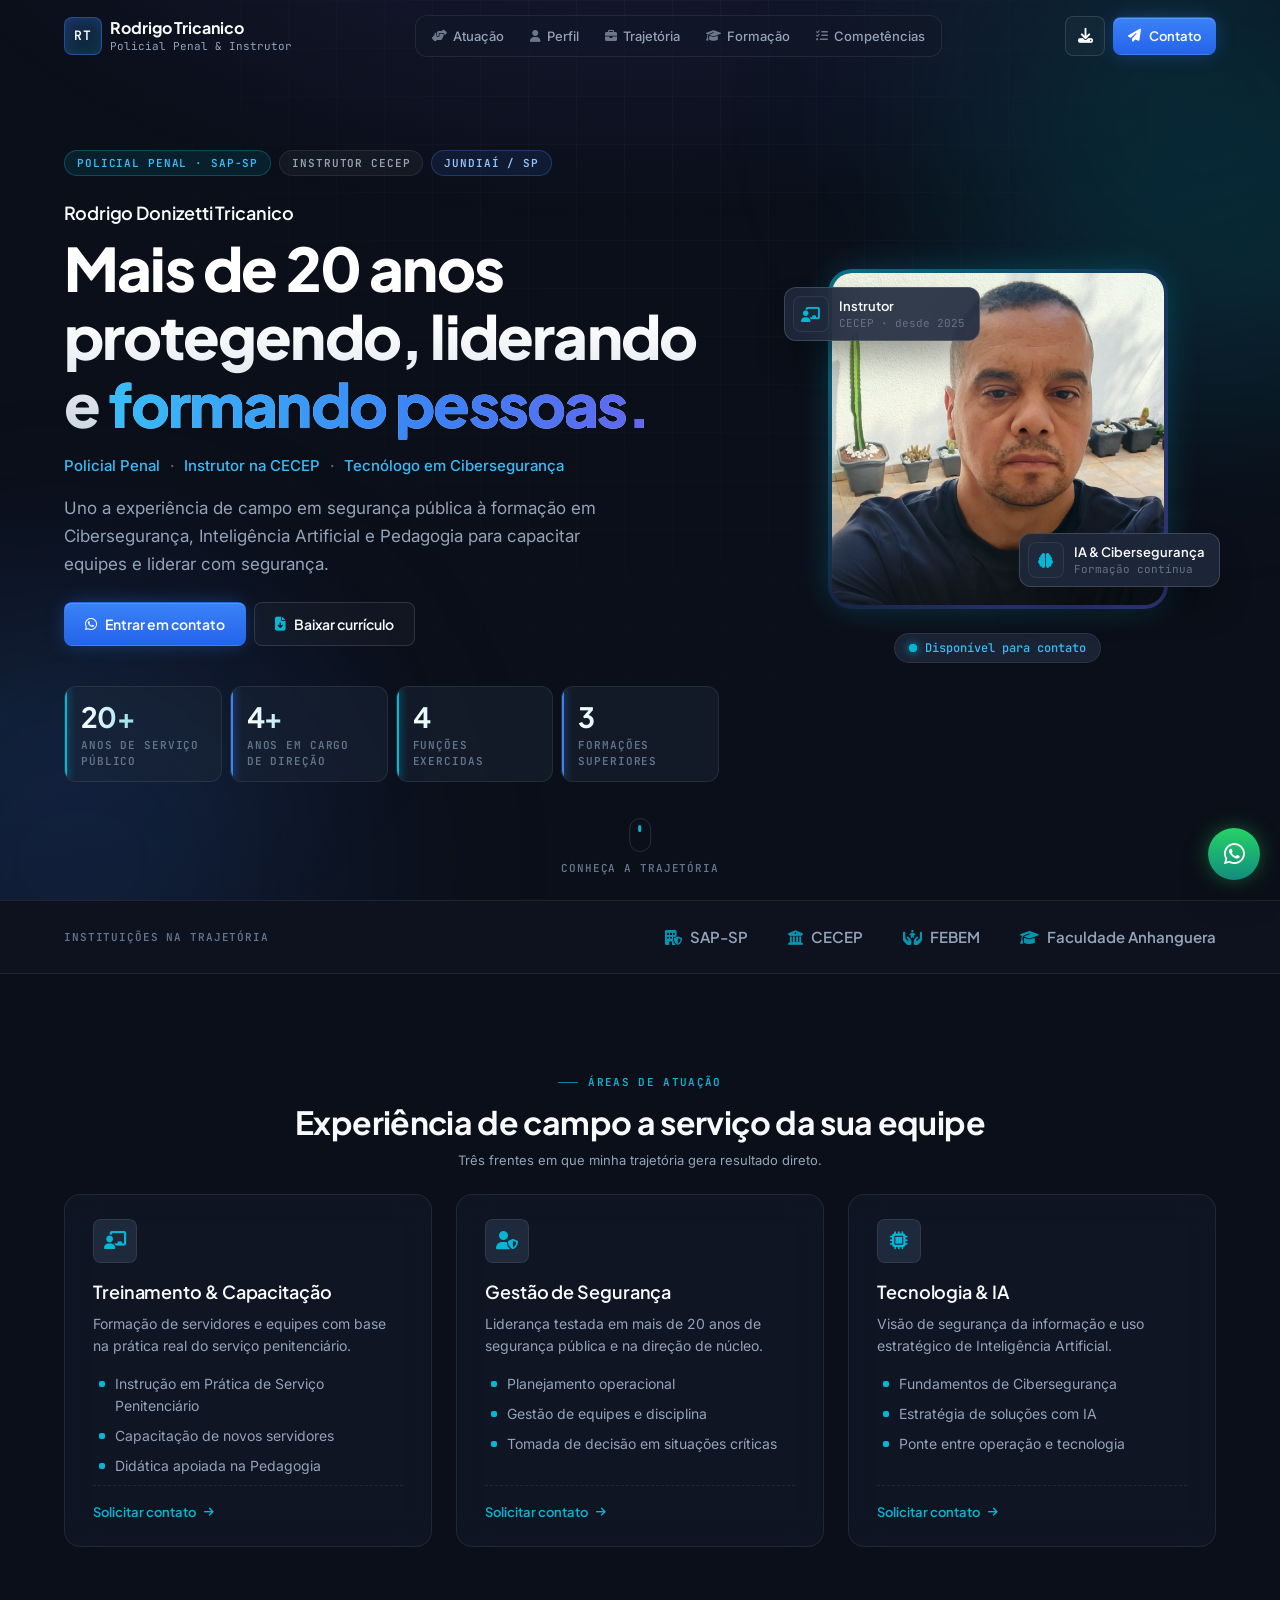
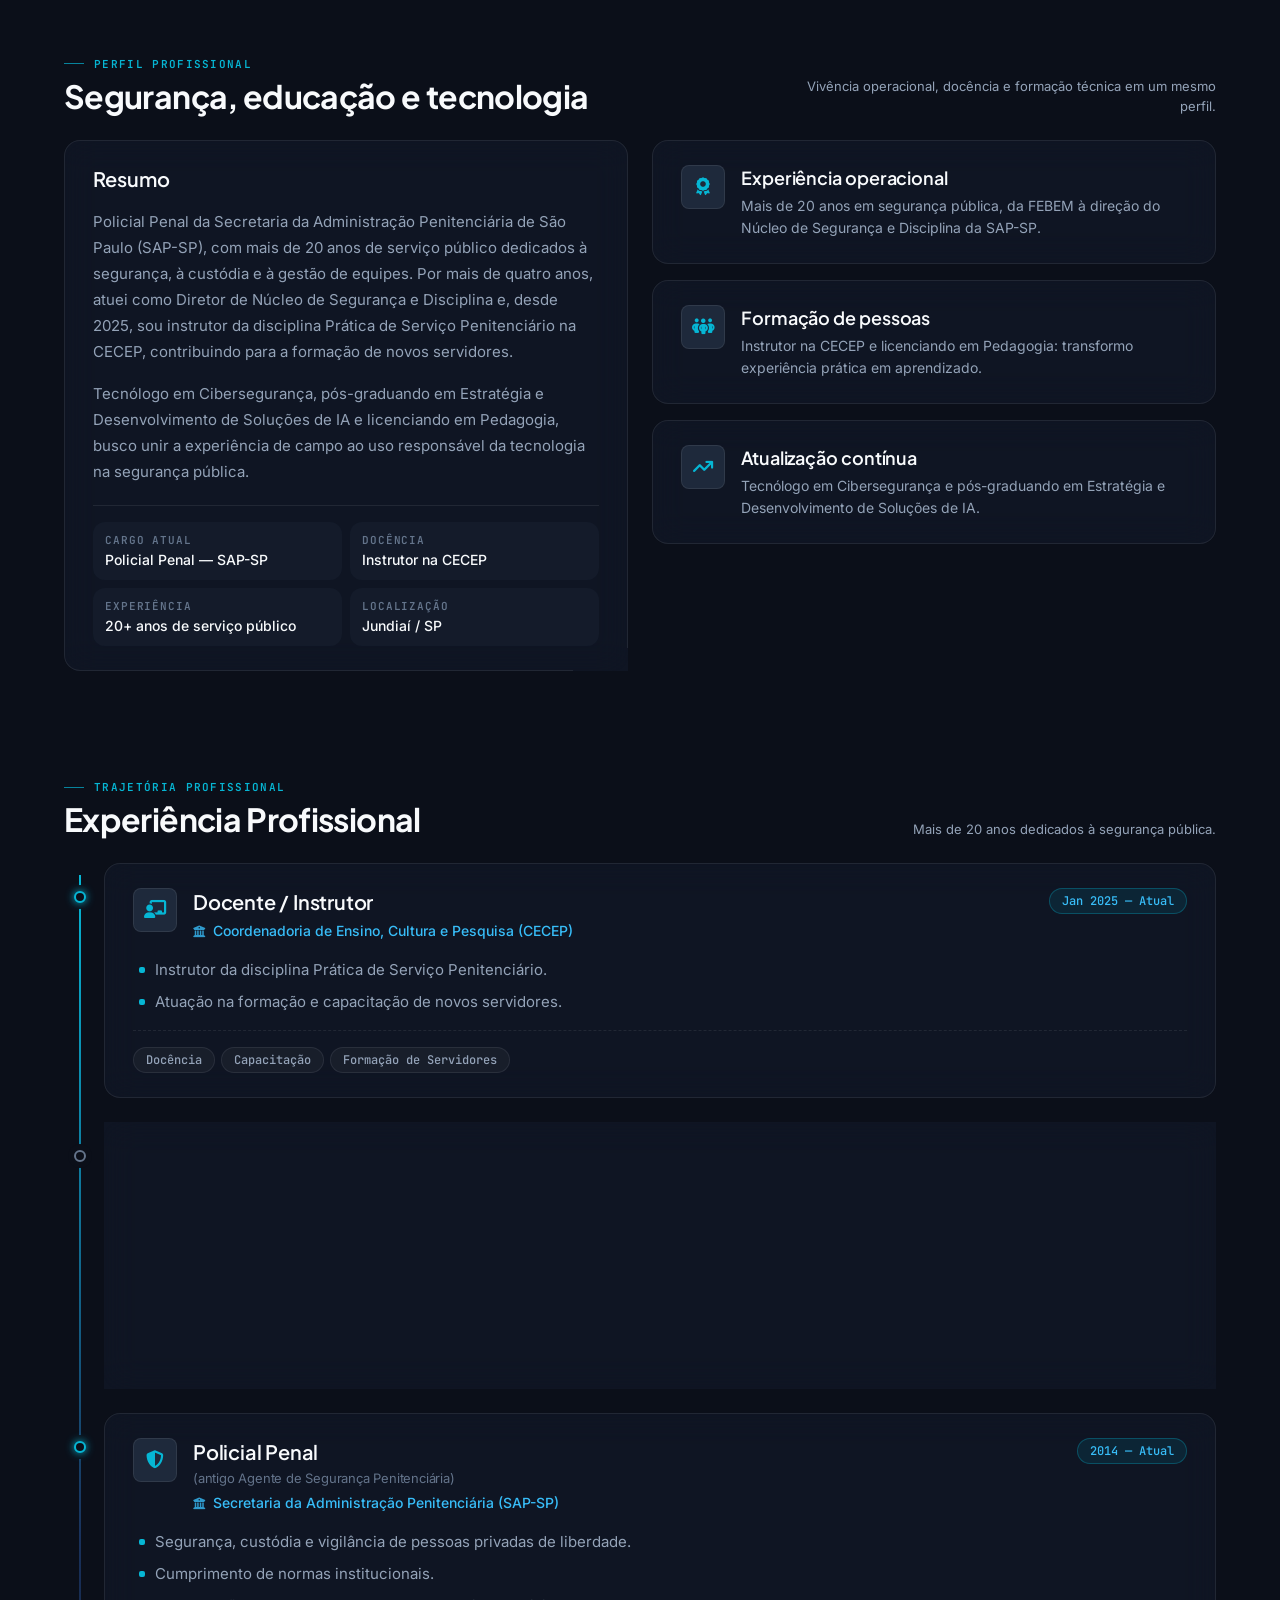
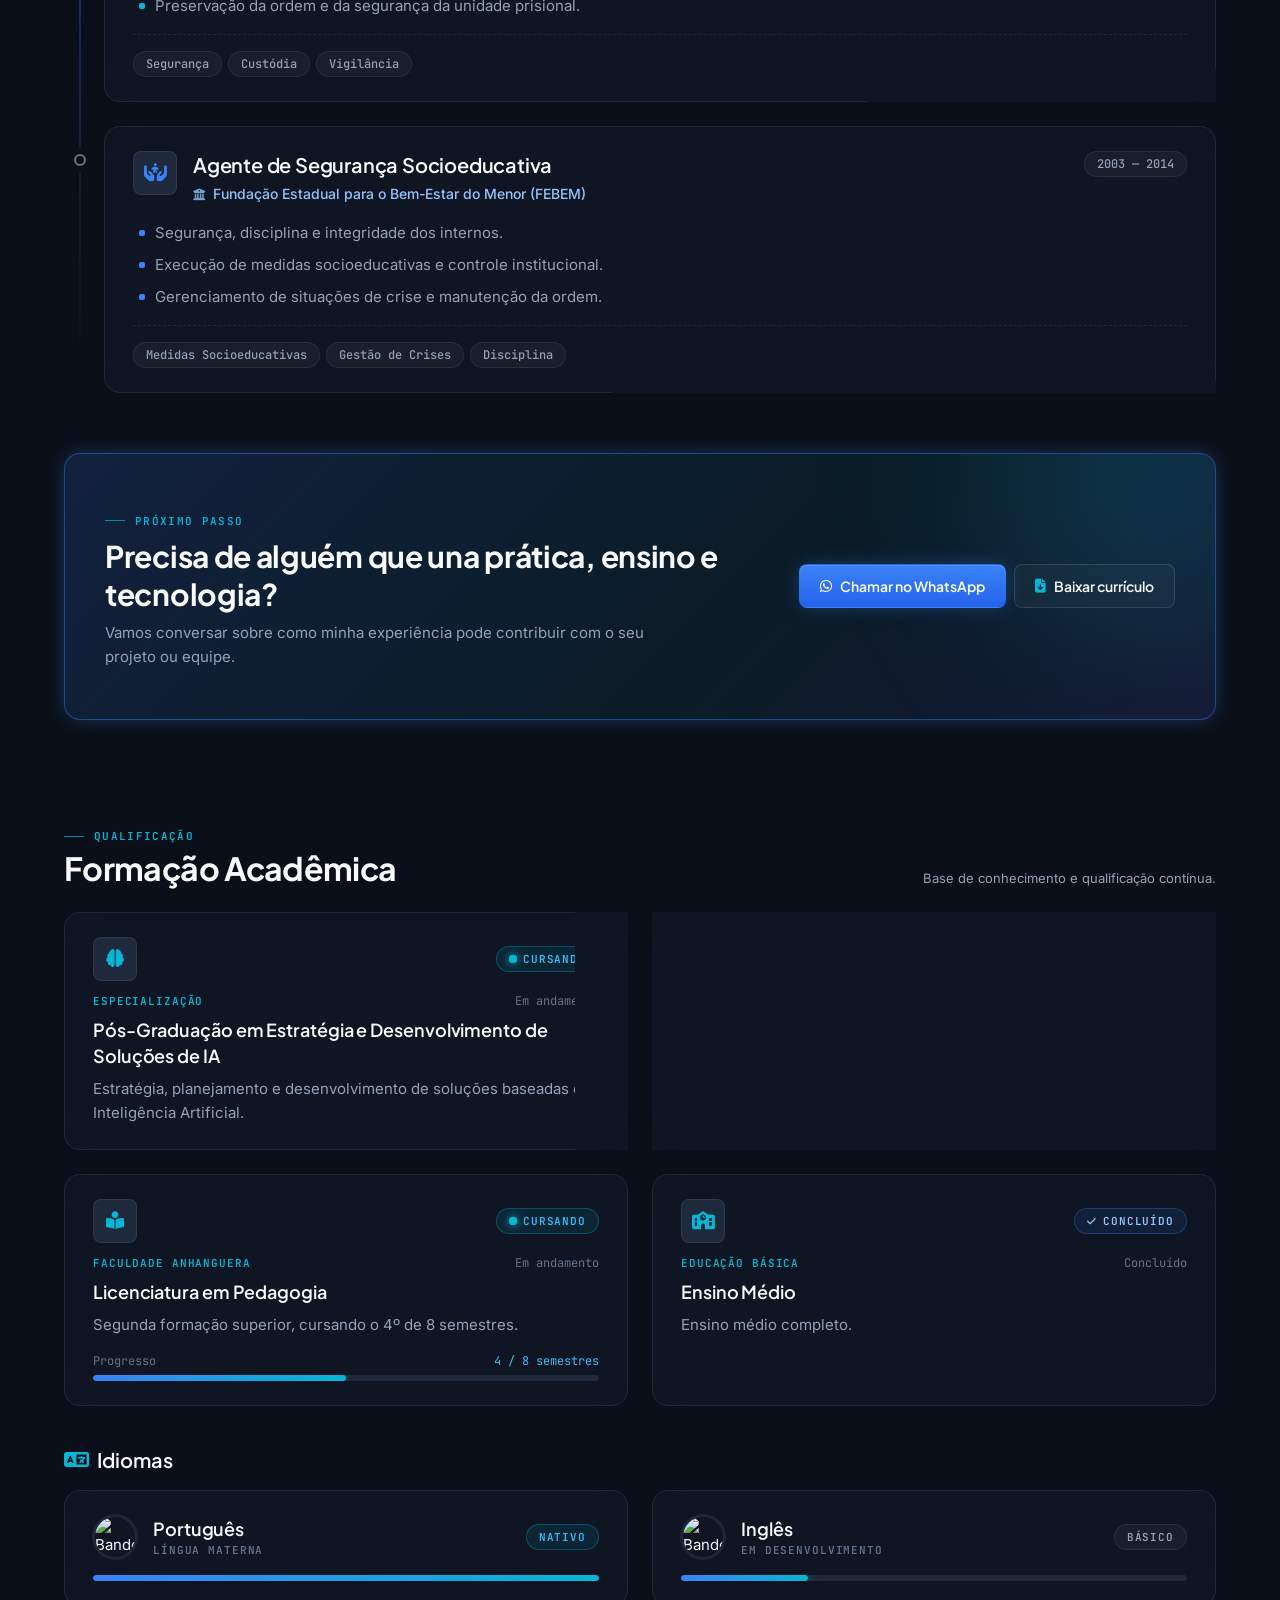
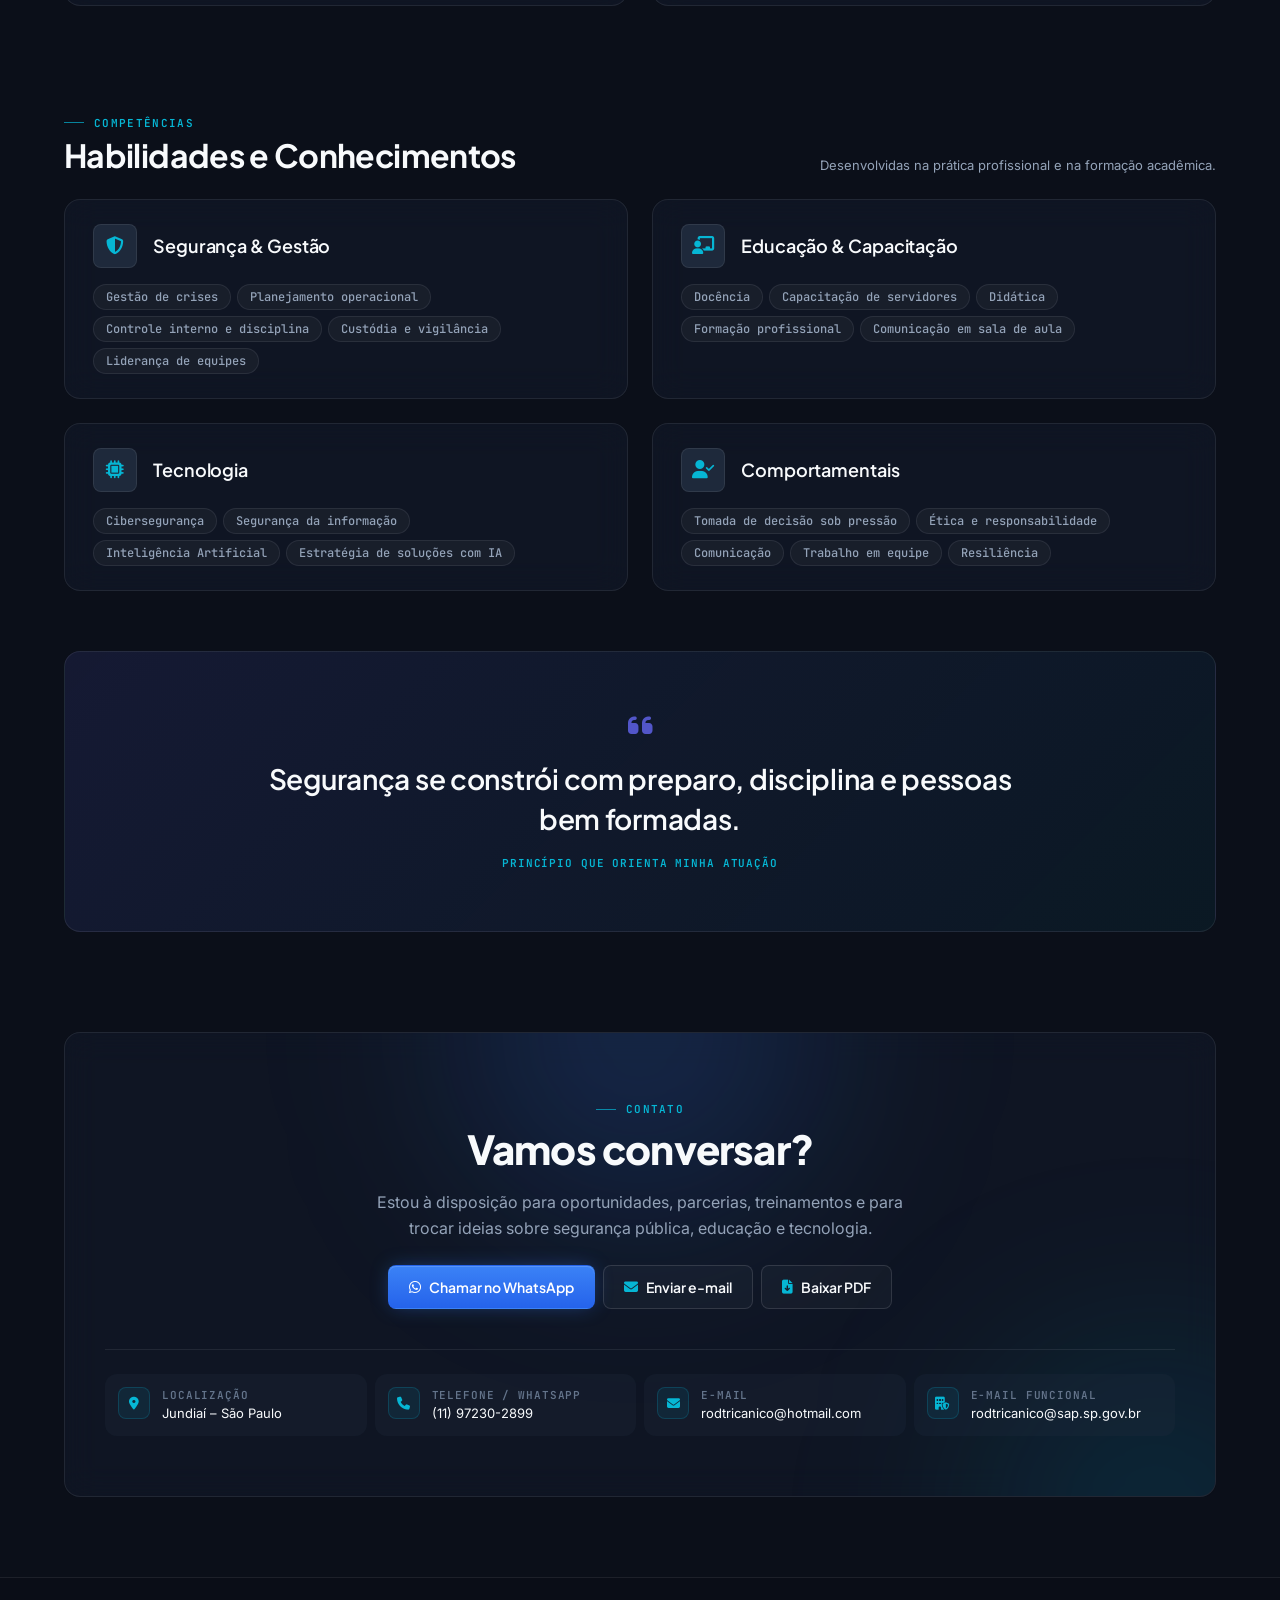
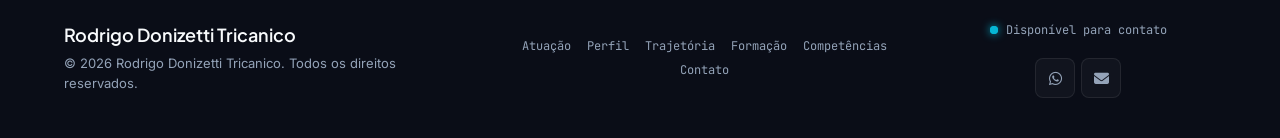
==== commit 3dc1a283: "versão 2" ====
--- a/index.html
+++ b/index.html
@@ -4,9 +4,17 @@
   <meta charset="UTF-8" />
   <meta name="viewport" content="width=device-width, initial-scale=1.0" />
   <meta name="theme-color" content="#0B0F19" />
-  <title>Rodrigo Donizetti Tricanico | Segurança, Educação e Tecnologia</title>
-  <meta name="description" content="Rodrigo Donizetti Tricanico — Policial Penal, instrutor no CECEP, tecnólogo em Cibersegurança e pós-graduando em Soluções de IA. Mais de 20 anos de serviço público." />
-
+  <title>Rodrigo Donizetti Tricanico | Policial Penal, Instrutor e Tecnólogo em Cibersegurança</title>
+  <meta name="description" content="Rodrigo Donizetti Tricanico — Policial Penal (SAP-SP), instrutor na CECEP, tecnólogo em Cibersegurança e pós-graduando em Soluções de IA. Mais de 20 anos de serviço público." />
+  <meta name="author" content="Rodrigo Donizetti Tricanico" />
+
+  <meta property="og:type" content="profile" />
+  <meta property="og:locale" content="pt_BR" />
+  <meta property="og:title" content="Rodrigo Donizetti Tricanico | Currículo Profissional" />
+  <meta property="og:description" content="Mais de 20 anos em segurança pública, docência na formação de servidores e formação em Cibersegurança e Inteligência Artificial." />
+  <meta property="og:image" content="foto.jpeg%2001.jpeg" />
+
+  <link rel="icon" href="data:image/svg+xml,%3Csvg xmlns='http://www.w3.org/2000/svg' viewBox='0 0 64 64'%3E%3Crect width='64' height='64' rx='14' fill='%230b0f19'/%3E%3Ctext x='50%25' y='54%25' dominant-baseline='middle' text-anchor='middle' font-family='Arial,sans-serif' font-weight='700' font-size='26' fill='%2338bdf8'%3ERT%3C/text%3E%3C/svg%3E" />
   <link rel="preconnect" href="https://fonts.googleapis.com" />
   <link rel="preconnect" href="https://fonts.gstatic.com" crossorigin />
   <link href="https://fonts.googleapis.com/css2?family=Inter:wght@400;500;600&family=JetBrains+Mono:wght@400;500;600&family=Plus+Jakarta+Sans:wght@600;700;800&display=swap" rel="stylesheet" />
@@ -29,12 +37,11 @@
       </a>
 
       <nav class="nav-links" id="navLinks">
-        <a href="#servicos"><i class="fa-solid fa-handshake-angle"></i>Como ajudo</a>
-        <a href="#sobre"><i class="fa-solid fa-user"></i>Sobre</a>
+        <a href="#servicos"><i class="fa-solid fa-handshake-angle"></i>Atuação</a>
+        <a href="#sobre"><i class="fa-solid fa-user"></i>Perfil</a>
         <a href="#experiencia"><i class="fa-solid fa-briefcase"></i>Trajetória</a>
         <a href="#formacao"><i class="fa-solid fa-graduation-cap"></i>Formação</a>
-        <a href="#projetos"><i class="fa-solid fa-diagram-project"></i>Projetos</a>
-        <a href="#faq"><i class="fa-solid fa-circle-question"></i>FAQ</a>
+        <a href="#competencias"><i class="fa-solid fa-list-check"></i>Competências</a>
       </nav>
 
       <div class="nav-actions">
@@ -42,7 +49,7 @@
           <i class="fa-solid fa-download"></i>
         </button>
         <a href="#contato" class="btn btn-primary btn-sm">
-          <i class="fa-solid fa-paper-plane"></i><span>Fale comigo</span>
+          <i class="fa-solid fa-paper-plane"></i><span>Contato</span>
         </a>
         <button class="icon-btn menu-btn" id="menuBtn" aria-label="Abrir menu" aria-expanded="false">
           <i class="fa-solid fa-bars"></i>
@@ -52,19 +59,23 @@
   </header>
 
   <main>
-    <!-- 1. HERO — PROPOSTA DE VALOR -->
+    <!-- 1. HERO — APRESENTAÇÃO -->
     <section class="hero" id="inicio">
       <div class="container hero-grid">
         <div class="hero-copy reveal">
           <div class="chip-row">
-            <span class="chip chip-label chip-cyan">Policial Penal</span>
-            <span class="chip chip-label">Docente CECEP</span>
+            <span class="chip chip-label chip-cyan">Policial Penal · SAP-SP</span>
+            <span class="chip chip-label">Instrutor CECEP</span>
             <span class="chip chip-label chip-blue">Jundiaí / SP</span>
           </div>
 
-          <p class="hero-kicker">Olá, eu sou <strong>Rodrigo Donizetti Tricanico</strong></p>
+          <p class="hero-kicker">Rodrigo Donizetti Tricanico</p>
           <h1>Mais de 20 anos protegendo, liderando e <span class="accent">formando pessoas.</span></h1>
-          <p class="role"><span class="prompt">&gt;</span> <span id="typing"></span><span class="caret"></span></p>
+          <p class="role">
+            Policial Penal <span class="sep" aria-hidden="true">·</span>
+            Instrutor na CECEP <span class="sep" aria-hidden="true">·</span>
+            Tecnólogo em Cibersegurança
+          </p>
 
           <p class="lead">
             Uno a experiência de campo em segurança pública à formação em Cibersegurança,
@@ -72,20 +83,15 @@
           </p>
 
           <div class="hero-actions">
-            <a href="https://wa.me/5511972302899" target="_blank" rel="noopener" class="btn btn-primary"><i class="fa-brands fa-whatsapp"></i> Fale comigo</a>
-            <a href="#servicos" class="btn btn-secondary"><i class="fa-solid fa-handshake-angle"></i> Como posso ajudar</a>
-            <div class="socials">
-              <a href="https://linkedin.com/" target="_blank" rel="noopener" aria-label="LinkedIn"><i class="fa-brands fa-linkedin-in"></i></a>
-              <a href="https://github.com/" target="_blank" rel="noopener" aria-label="GitHub"><i class="fa-brands fa-github"></i></a>
-              <a href="https://instagram.com/" target="_blank" rel="noopener" aria-label="Instagram"><i class="fa-brands fa-instagram"></i></a>
-            </div>
+            <a href="https://wa.me/5511972302899" target="_blank" rel="noopener" class="btn btn-primary"><i class="fa-brands fa-whatsapp"></i> Entrar em contato</a>
+            <button class="btn btn-secondary js-print"><i class="fa-solid fa-file-arrow-down"></i> Baixar currículo</button>
           </div>
 
           <div class="metrics">
             <div class="metric"><strong>20+</strong><span>Anos de serviço público</span></div>
+            <div class="metric"><strong>4+</strong><span>Anos em cargo de direção</span></div>
             <div class="metric"><strong>4</strong><span>Funções exercidas</span></div>
-            <div class="metric"><strong>3</strong><span>Cursos superiores</span></div>
-            <div class="metric"><strong>2</strong><span>Idiomas</span></div>
+            <div class="metric"><strong>3</strong><span>Formações superiores</span></div>
           </div>
         </div>
 
@@ -98,7 +104,7 @@
 
             <div class="float-card float-card-top">
               <div class="icon-box icon-box-sm"><i class="fa-solid fa-chalkboard-user"></i></div>
-              <div><strong>Docente</strong><span>CECEP · desde 2025</span></div>
+              <div><strong>Instrutor</strong><span>CECEP · desde 2025</span></div>
             </div>
             <div class="float-card float-card-bottom">
               <div class="icon-box icon-box-sm"><i class="fa-solid fa-brain"></i></div>
@@ -111,11 +117,11 @@
 
       <a href="#servicos" class="scroll-cue" aria-label="Rolar para a próxima seção">
         <span class="mouse"><span></span></span>
-        <span class="label-caps">Role para conhecer</span>
+        <span class="label-caps">Conheça a trajetória</span>
       </a>
     </section>
 
-    <!-- 2. PROVA SOCIAL — INSTITUIÇÕES -->
+    <!-- 2. INSTITUIÇÕES -->
     <div class="trust" aria-label="Instituições na trajetória">
       <div class="container trust-inner">
         <span class="label-caps">Instituições na trajetória</span>
@@ -128,11 +134,11 @@
       </div>
     </div>
 
-    <!-- 3. COMO POSSO AJUDAR -->
+    <!-- 3. ÁREAS DE ATUAÇÃO -->
     <section class="section" id="servicos">
       <div class="container">
         <div class="section-head center reveal">
-          <span class="eyebrow">// Como posso ajudar</span>
+          <span class="eyebrow">Áreas de atuação</span>
           <h2>Experiência de campo a serviço da sua equipe</h2>
           <p>Três frentes em que minha trajetória gera resultado direto.</p>
         </div>
@@ -147,7 +153,7 @@
               <li>Capacitação de novos servidores</li>
               <li>Didática apoiada na Pedagogia</li>
             </ul>
-            <a href="#contato" class="link-ghost service-link">quero saber mais <span class="arrow">-&gt;</span></a>
+            <a href="#contato" class="link-ghost service-link">Solicitar contato <i class="fa-solid fa-arrow-right arrow"></i></a>
           </article>
 
           <article class="card service-card reveal">
@@ -159,7 +165,7 @@
               <li>Gestão de equipes e disciplina</li>
               <li>Tomada de decisão em situações críticas</li>
             </ul>
-            <a href="#contato" class="link-ghost service-link">quero saber mais <span class="arrow">-&gt;</span></a>
+            <a href="#contato" class="link-ghost service-link">Solicitar contato <i class="fa-solid fa-arrow-right arrow"></i></a>
           </article>
 
           <article class="card service-card reveal">
@@ -171,70 +177,68 @@
               <li>Estratégia de soluções com IA</li>
               <li>Ponte entre operação e tecnologia</li>
             </ul>
-            <a href="#contato" class="link-ghost service-link">quero saber mais <span class="arrow">-&gt;</span></a>
-          </article>
-        </div>
-      </div>
-    </section>
-
-    <!-- 4. SOBRE / DIFERENCIAIS -->
+            <a href="#contato" class="link-ghost service-link">Solicitar contato <i class="fa-solid fa-arrow-right arrow"></i></a>
+          </article>
+        </div>
+      </div>
+    </section>
+
+    <!-- 4. PERFIL PROFISSIONAL -->
     <section class="section" id="sobre">
       <div class="container">
         <div class="section-head reveal">
           <div>
-            <span class="eyebrow">// Por que eu</span>
+            <span class="eyebrow">Perfil profissional</span>
             <h2>Segurança, educação e tecnologia</h2>
           </div>
-          <p>Uma combinação rara: vivência operacional, docência e formação técnica.</p>
+          <p>Vivência operacional, docência e formação técnica em um mesmo perfil.</p>
         </div>
 
         <div class="about-grid">
+          <article class="card profile-card reveal">
+            <h3>Resumo</h3>
+            <p>
+              Policial Penal da Secretaria da Administração Penitenciária de São Paulo (SAP-SP), com mais de
+              20 anos de serviço público dedicados à segurança, à custódia e à gestão de equipes. Por mais de
+              quatro anos, atuei como Diretor de Núcleo de Segurança e Disciplina e, desde 2025, sou instrutor
+              da disciplina Prática de Serviço Penitenciário na CECEP, contribuindo para a formação de novos servidores.
+            </p>
+            <p>
+              Tecnólogo em Cibersegurança, pós-graduando em Estratégia e Desenvolvimento de Soluções de IA e
+              licenciando em Pedagogia, busco unir a experiência de campo ao uso responsável da tecnologia
+              na segurança pública.
+            </p>
+            <dl class="facts">
+              <div><dt>Cargo atual</dt><dd>Policial Penal — SAP-SP</dd></div>
+              <div><dt>Docência</dt><dd>Instrutor na CECEP</dd></div>
+              <div><dt>Experiência</dt><dd>20+ anos de serviço público</dd></div>
+              <div><dt>Localização</dt><dd>Jundiaí / SP</dd></div>
+            </dl>
+          </article>
+
           <div class="pillars">
             <article class="card pillar reveal">
               <div class="icon-box"><i class="fa-solid fa-award"></i></div>
               <div>
-                <h3>Vivência real, não só teoria</h3>
+                <h3>Experiência operacional</h3>
                 <p>Mais de 20 anos em segurança pública, da FEBEM à direção do Núcleo de Segurança e Disciplina da SAP-SP.</p>
               </div>
             </article>
             <article class="card pillar reveal">
               <div class="icon-box"><i class="fa-solid fa-people-group"></i></div>
               <div>
-                <h3>Quem forma pessoas</h3>
-                <p>Instrutor no CECEP e licenciando em Pedagogia: sei transformar experiência em aprendizado.</p>
+                <h3>Formação de pessoas</h3>
+                <p>Instrutor na CECEP e licenciando em Pedagogia: transformo experiência prática em aprendizado.</p>
               </div>
             </article>
             <article class="card pillar reveal">
               <div class="icon-box"><i class="fa-solid fa-arrow-trend-up"></i></div>
               <div>
-                <h3>Em formação contínua</h3>
+                <h3>Atualização contínua</h3>
                 <p>Tecnólogo em Cibersegurança e pós-graduando em Estratégia e Desenvolvimento de Soluções de IA.</p>
               </div>
             </article>
           </div>
-
-          <section class="terminal reveal" aria-label="Resumo do perfil">
-            <div class="terminal-bar">
-              <div class="terminal-dots" aria-hidden="true"><span></span><span></span><span></span></div>
-              <span class="terminal-title">bash ~ rodrigo@curriculo</span>
-              <span class="terminal-meta"><i class="fa-solid fa-lock"></i> somente-leitura</span>
-            </div>
-<pre class="terminal-body"><span class="t-prompt">❯</span> <span class="t-cmd">rodrigo --perfil --json</span>
-<span class="t-brace">{</span>
-  <span class="t-key">"nome"</span>: <span class="t-str">"Rodrigo Donizetti Tricanico"</span>,
-  <span class="t-key">"cargo_atual"</span>: <span class="t-str">"Policial Penal — SAP-SP"</span>,
-  <span class="t-key">"docencia"</span>: <span class="t-str">"Instrutor de Prática de Serviço Penitenciário (CECEP)"</span>,
-  <span class="t-key">"experiencia"</span>: <span class="t-str">"20+ anos de serviço público"</span>,
-  <span class="t-key">"formacao"</span>: [
-    <span class="t-arr">"Pós-Graduação em Soluções de IA (em andamento)"</span>,
-    <span class="t-arr">"Tecnólogo em Cibersegurança"</span>,
-    <span class="t-arr">"Licenciatura em Pedagogia (em andamento)"</span>
-  ],
-  <span class="t-key">"localizacao"</span>: <span class="t-str">"Jundiaí/SP"</span>,
-  <span class="t-key">"status"</span>: <span class="t-ok">"EM_FORMACAO_CONTINUA"</span>
-<span class="t-brace">}</span>
-<span class="t-prompt">❯</span> <span class="caret"></span></pre>
-          </section>
         </div>
       </div>
     </section>
@@ -244,7 +248,7 @@
       <div class="container">
         <div class="section-head reveal">
           <div>
-            <span class="eyebrow">// Trajetória profissional</span>
+            <span class="eyebrow">Trajetória profissional</span>
             <h2>Experiência Profissional</h2>
           </div>
           <p>Mais de 20 anos dedicados à segurança pública.</p>
@@ -337,7 +341,7 @@
     <div class="container">
       <aside class="cta-band reveal" aria-label="Chamada para contato">
         <div>
-          <span class="eyebrow">// Próximo passo</span>
+          <span class="eyebrow">Próximo passo</span>
           <h2>Precisa de alguém que una prática, ensino e tecnologia?</h2>
           <p>Vamos conversar sobre como minha experiência pode contribuir com o seu projeto ou equipe.</p>
         </div>
@@ -353,7 +357,7 @@
       <div class="container">
         <div class="section-head reveal">
           <div>
-            <span class="eyebrow">// Qualificação</span>
+            <span class="eyebrow">Qualificação</span>
             <h2>Formação Acadêmica</h2>
           </div>
           <p>Base de conhecimento e qualificação contínua.</p>
@@ -377,7 +381,7 @@
             </div>
             <div class="meta-row"><span class="label-caps">Faculdade Anhanguera</span><span class="mono-muted">Concluído em jun 2026</span></div>
             <h3>Tecnólogo em Cibersegurança</h3>
-            <p>Ensino superior completo.</p>
+            <p>Curso superior de tecnologia com foco em segurança da informação.</p>
           </article>
 
           <article class="card edu-card reveal">
@@ -413,9 +417,9 @@
                 <img class="flag" src="https://flagcdn.com/w80/br.png" alt="Bandeira do Brasil" />
                 <div>
                   <h3>Português</h3>
-                  <span class="label-caps">Nativo</span>
+                  <span class="label-caps">Língua materna</span>
                 </div>
-                <span class="lang-percent">100%</span>
+                <span class="chip chip-label chip-cyan">Nativo</span>
               </div>
               <div class="bar"><span data-width="100"></span></div>
             </article>
@@ -425,9 +429,9 @@
                 <img class="flag" src="https://flagcdn.com/w80/us.png" alt="Bandeira dos Estados Unidos" />
                 <div>
                   <h3>Inglês</h3>
-                  <span class="label-caps">Básico</span>
+                  <span class="label-caps">Em desenvolvimento</span>
                 </div>
-                <span class="lang-percent">25%</span>
+                <span class="chip chip-label">Básico</span>
               </div>
               <div class="bar"><span data-width="25"></span></div>
             </article>
@@ -436,208 +440,82 @@
       </div>
     </section>
 
-    <!-- FRASE EM DESTAQUE -->
+    <!-- 7. COMPETÊNCIAS -->
+    <section class="section" id="competencias">
+      <div class="container">
+        <div class="section-head reveal">
+          <div>
+            <span class="eyebrow">Competências</span>
+            <h2>Habilidades e Conhecimentos</h2>
+          </div>
+          <p>Desenvolvidas na prática profissional e na formação acadêmica.</p>
+        </div>
+
+        <div class="grid grid-2">
+          <article class="card skill-card reveal">
+            <div class="skill-head">
+              <div class="icon-box"><i class="fa-solid fa-shield-halved"></i></div>
+              <h3>Segurança &amp; Gestão</h3>
+            </div>
+            <div class="tags">
+              <span>Gestão de crises</span><span>Planejamento operacional</span><span>Controle interno e disciplina</span>
+              <span>Custódia e vigilância</span><span>Liderança de equipes</span>
+            </div>
+          </article>
+
+          <article class="card skill-card reveal">
+            <div class="skill-head">
+              <div class="icon-box"><i class="fa-solid fa-chalkboard-user"></i></div>
+              <h3>Educação &amp; Capacitação</h3>
+            </div>
+            <div class="tags">
+              <span>Docência</span><span>Capacitação de servidores</span><span>Didática</span>
+              <span>Formação profissional</span><span>Comunicação em sala de aula</span>
+            </div>
+          </article>
+
+          <article class="card skill-card reveal">
+            <div class="skill-head">
+              <div class="icon-box"><i class="fa-solid fa-microchip"></i></div>
+              <h3>Tecnologia</h3>
+            </div>
+            <div class="tags">
+              <span>Cibersegurança</span><span>Segurança da informação</span><span>Inteligência Artificial</span>
+              <span>Estratégia de soluções com IA</span>
+            </div>
+          </article>
+
+          <article class="card skill-card reveal">
+            <div class="skill-head">
+              <div class="icon-box"><i class="fa-solid fa-user-check"></i></div>
+              <h3>Comportamentais</h3>
+            </div>
+            <div class="tags">
+              <span>Tomada de decisão sob pressão</span><span>Ética e responsabilidade</span><span>Comunicação</span>
+              <span>Trabalho em equipe</span><span>Resiliência</span>
+            </div>
+          </article>
+        </div>
+      </div>
+    </section>
+
+    <!-- PRINCÍPIO DE ATUAÇÃO -->
     <div class="container">
       <figure class="manifesto reveal">
         <i class="fa-solid fa-quote-left" aria-hidden="true"></i>
-        <blockquote>O impossível é apenas uma questão de tempo... e de qual IA você está usando.</blockquote>
-        <figcaption class="label-caps">— Rodrigo Tricanico</figcaption>
+        <blockquote>Segurança se constrói com preparo, disciplina e pessoas bem formadas.</blockquote>
+        <figcaption class="label-caps">Princípio que orienta minha atuação</figcaption>
       </figure>
     </div>
 
-    <!-- 7. PROJETOS -->
-    <section class="section" id="projetos">
-      <div class="container">
-        <div class="section-head reveal">
-          <div>
-            <span class="eyebrow">// Entregas</span>
-            <h2>Projetos</h2>
-          </div>
-          <p>Alguns trabalhos que desenvolvi.</p>
-        </div>
-
-        <div class="filters reveal" role="toolbar" aria-label="Filtrar projetos">
-          <span class="filters-prompt"><b>$</b> filtrar --categoria</span>
-          <button class="filter-btn active" data-filter="all">todos</button>
-          <button class="filter-btn" data-filter="web">web</button>
-          <button class="filter-btn" data-filter="mobile">mobile</button>
-          <button class="filter-btn" data-filter="dados">dados</button>
-        </div>
-
-        <div class="grid grid-3" id="projectsGrid">
-          <article class="card project-card reveal" data-category="web">
-            <div class="project-body">
-              <div class="project-head">
-                <span class="chip chip-label chip-cyan">Web</span>
-                <div class="icon-box icon-box-sm"><i class="fa-solid fa-cart-shopping"></i></div>
-              </div>
-              <h3>E-commerce Completo</h3>
-              <p>Loja virtual com carrinho, pagamento integrado e painel administrativo.</p>
-              <div class="tags"><span>React</span><span>Node.js</span><span>MongoDB</span></div>
-            </div>
-            <div class="project-foot">
-              <a href="#" class="link-ghost" target="_blank" rel="noopener"><i class="fa-brands fa-github"></i> código</a>
-              <a href="#" class="link-ghost" target="_blank" rel="noopener">demo <span class="arrow">-&gt;</span></a>
-            </div>
-          </article>
-
-          <article class="card project-card reveal" data-category="mobile">
-            <div class="project-body">
-              <div class="project-head">
-                <span class="chip chip-label chip-blue">Mobile</span>
-                <div class="icon-box icon-box-sm"><i class="fa-solid fa-mobile-screen-button"></i></div>
-              </div>
-              <h3>App de Finanças</h3>
-              <p>Aplicativo para controle de gastos pessoais com gráficos e metas mensais.</p>
-              <div class="tags"><span>React Native</span><span>Firebase</span></div>
-            </div>
-            <div class="project-foot">
-              <a href="#" class="link-ghost" target="_blank" rel="noopener"><i class="fa-brands fa-github"></i> código</a>
-              <a href="#" class="link-ghost" target="_blank" rel="noopener">demo <span class="arrow">-&gt;</span></a>
-            </div>
-          </article>
-
-          <article class="card project-card reveal" data-category="dados">
-            <div class="project-body">
-              <div class="project-head">
-                <span class="chip chip-label chip-indigo">Dados</span>
-                <div class="icon-box icon-box-sm"><i class="fa-solid fa-chart-line"></i></div>
-              </div>
-              <h3>Dashboard de Vendas</h3>
-              <p>Painel analítico com indicadores de desempenho e previsões de vendas.</p>
-              <div class="tags"><span>Python</span><span>Pandas</span><span>Power BI</span></div>
-            </div>
-            <div class="project-foot">
-              <a href="#" class="link-ghost" target="_blank" rel="noopener"><i class="fa-brands fa-github"></i> código</a>
-              <a href="#" class="link-ghost" target="_blank" rel="noopener">demo <span class="arrow">-&gt;</span></a>
-            </div>
-          </article>
-
-          <article class="card project-card reveal" data-category="web">
-            <div class="project-body">
-              <div class="project-head">
-                <span class="chip chip-label chip-cyan">Web</span>
-                <div class="icon-box icon-box-sm"><i class="fa-solid fa-id-card"></i></div>
-              </div>
-              <h3>Portfólio Pessoal</h3>
-              <p>Este currículo interativo, feito com HTML, CSS e JavaScript puro.</p>
-              <div class="tags"><span>HTML</span><span>CSS</span><span>JavaScript</span></div>
-            </div>
-            <div class="project-foot">
-              <a href="#" class="link-ghost" target="_blank" rel="noopener"><i class="fa-brands fa-github"></i> código</a>
-              <a href="#" class="link-ghost" target="_blank" rel="noopener">demo <span class="arrow">-&gt;</span></a>
-            </div>
-          </article>
-
-          <article class="card project-card reveal" data-category="dados">
-            <div class="project-body">
-              <div class="project-head">
-                <span class="chip chip-label chip-indigo">Dados</span>
-                <div class="icon-box icon-box-sm"><i class="fa-solid fa-robot"></i></div>
-              </div>
-              <h3>Chatbot com IA</h3>
-              <p>Assistente virtual para atendimento automatizado usando processamento de linguagem natural.</p>
-              <div class="tags"><span>Python</span><span>OpenAI</span><span>FastAPI</span></div>
-            </div>
-            <div class="project-foot">
-              <a href="#" class="link-ghost" target="_blank" rel="noopener"><i class="fa-brands fa-github"></i> código</a>
-              <a href="#" class="link-ghost" target="_blank" rel="noopener">demo <span class="arrow">-&gt;</span></a>
-            </div>
-          </article>
-
-          <article class="card project-card reveal" data-category="mobile">
-            <div class="project-body">
-              <div class="project-head">
-                <span class="chip chip-label chip-blue">Mobile</span>
-                <div class="icon-box icon-box-sm"><i class="fa-solid fa-dumbbell"></i></div>
-              </div>
-              <h3>App de Treinos</h3>
-              <p>Aplicativo com fichas de treino personalizadas e acompanhamento de evolução.</p>
-              <div class="tags"><span>Flutter</span><span>Dart</span><span>SQLite</span></div>
-            </div>
-            <div class="project-foot">
-              <a href="#" class="link-ghost" target="_blank" rel="noopener"><i class="fa-brands fa-github"></i> código</a>
-              <a href="#" class="link-ghost" target="_blank" rel="noopener">demo <span class="arrow">-&gt;</span></a>
-            </div>
-          </article>
-        </div>
-      </div>
-    </section>
-
-    <!-- 8. COMO FUNCIONA -->
-    <section class="section" id="como-funciona">
-      <div class="container">
-        <div class="section-head center reveal">
-          <span class="eyebrow">// Como funciona</span>
-          <h2>Do primeiro contato à entrega</h2>
-          <p>Um processo simples e direto.</p>
-        </div>
-
-        <ol class="steps">
-          <li class="card step reveal">
-            <span class="step-num">01</span>
-            <div class="icon-box"><i class="fa-solid fa-comments"></i></div>
-            <h3>Contato</h3>
-            <p>Você me chama pelo WhatsApp ou e-mail e conta o que precisa.</p>
-          </li>
-          <li class="card step reveal">
-            <span class="step-num">02</span>
-            <div class="icon-box"><i class="fa-solid fa-magnifying-glass-chart"></i></div>
-            <h3>Alinhamento</h3>
-            <p>Entendemos juntos o contexto, os objetivos e o formato ideal.</p>
-          </li>
-          <li class="card step reveal">
-            <span class="step-num">03</span>
-            <div class="icon-box"><i class="fa-solid fa-flag-checkered"></i></div>
-            <h3>Entrega</h3>
-            <p>Coloco experiência e método em prática, com foco em resultado.</p>
-          </li>
-        </ol>
-      </div>
-    </section>
-
-    <!-- 9. PERGUNTAS FREQUENTES -->
-    <section class="section" id="faq">
-      <div class="container">
-        <div class="section-head center reveal">
-          <span class="eyebrow">// Perguntas frequentes</span>
-          <h2>Dúvidas comuns</h2>
-          <p>Não encontrou sua resposta? É só mandar uma mensagem.</p>
-        </div>
-
-        <div class="faq">
-          <details class="faq-item reveal">
-            <summary>Sobre quais assuntos posso entrar em contato?</summary>
-            <p>Oportunidades, parcerias, treinamentos ou para trocar ideias sobre segurança pública, educação e tecnologia.</p>
-          </details>
-          <details class="faq-item reveal">
-            <summary>Qual a melhor forma de falar com você?</summary>
-            <p>Pelo WhatsApp <a href="https://wa.me/5511972302899" target="_blank" rel="noopener">(11) 97230-2899</a> ou pelo e-mail <a href="mailto:rodtricanico@hotmail.com">rodtricanico@hotmail.com</a>.</p>
-          </details>
-          <details class="faq-item reveal">
-            <summary>Qual a sua formação em tecnologia?</summary>
-            <p>Sou Tecnólogo em Cibersegurança pela Faculdade Anhanguera e pós-graduando em Estratégia e Desenvolvimento de Soluções de IA.</p>
-          </details>
-          <details class="faq-item reveal">
-            <summary>Onde você está localizado?</summary>
-            <p>Em Jundiaí, no estado de São Paulo.</p>
-          </details>
-          <details class="faq-item reveal">
-            <summary>Como obtenho o currículo em PDF?</summary>
-            <p>Clique em <strong>Baixar PDF</strong> no topo ou na seção de contato. A página gera automaticamente uma versão otimizada para impressão.</p>
-          </details>
-        </div>
-      </div>
-    </section>
-
-    <!-- 10. CONTATO (CTA FINAL) -->
+    <!-- 8. CONTATO -->
     <section class="section" id="contato">
       <div class="container">
         <div class="panel cta-panel reveal">
-          <span class="eyebrow">// Contato</span>
+          <span class="eyebrow">Contato</span>
           <h2>Vamos conversar?</h2>
           <p class="cta-text">
-            Entre em contato para oportunidades, parcerias ou para trocar ideias sobre
+            Estou à disposição para oportunidades, parcerias, treinamentos e para trocar ideias sobre
             segurança pública, educação e tecnologia.
           </p>
 
@@ -650,11 +528,11 @@
           <ul class="contact-strip">
             <li>
               <i class="fa-solid fa-location-dot"></i>
-              <div><span class="label-caps">Endereço</span><span class="value">Rua Professor João de Oliveira Sobrinho, nº 240 – Esplanada – Jundiaí/SP</span></div>
+              <div><span class="label-caps">Localização</span><span class="value">Jundiaí – São Paulo</span></div>
             </li>
             <li>
               <i class="fa-solid fa-phone"></i>
-              <div><span class="label-caps">Telefone</span><a class="value" href="tel:+5511972302899">(11) 97230-2899</a></div>
+              <div><span class="label-caps">Telefone / WhatsApp</span><a class="value" href="tel:+5511972302899">(11) 97230-2899</a></div>
             </li>
             <li>
               <i class="fa-solid fa-envelope"></i>
@@ -673,23 +551,21 @@
   <footer class="footer">
     <div class="container footer-inner">
       <div class="footer-brand">
-        <p><strong>Rodrigo Tricanico</strong> <span class="mono-muted">// Currículo</span></p>
-        <p class="footer-copy">&copy; <span id="year"></span> Rodrigo Donizetti Tricanico. Feito com <i class="fa-solid fa-heart"></i> e muito café.</p>
+        <p><strong>Rodrigo Donizetti Tricanico</strong></p>
+        <p class="footer-copy">&copy; <span id="year"></span> Rodrigo Donizetti Tricanico. Todos os direitos reservados.</p>
       </div>
       <nav class="footer-links" aria-label="Links do rodapé">
-        <a href="#servicos">Como ajudo</a>
-        <a href="#sobre">Sobre</a>
+        <a href="#servicos">Atuação</a>
+        <a href="#sobre">Perfil</a>
         <a href="#experiencia">Trajetória</a>
         <a href="#formacao">Formação</a>
-        <a href="#projetos">Projetos</a>
-        <a href="#faq">FAQ</a>
+        <a href="#competencias">Competências</a>
         <a href="#contato">Contato</a>
       </nav>
       <div class="footer-meta">
         <span class="footer-status"><span class="pulse-dot"></span> Disponível para contato</span>
         <div class="socials">
-          <a href="https://linkedin.com/" target="_blank" rel="noopener" aria-label="LinkedIn"><i class="fa-brands fa-linkedin-in"></i></a>
-          <a href="https://github.com/" target="_blank" rel="noopener" aria-label="GitHub"><i class="fa-brands fa-github"></i></a>
+          <a href="https://wa.me/5511972302899" target="_blank" rel="noopener" aria-label="WhatsApp"><i class="fa-brands fa-whatsapp"></i></a>
           <a href="mailto:rodtricanico@hotmail.com" aria-label="E-mail"><i class="fa-solid fa-envelope"></i></a>
         </div>
       </div>
--- a/style.css
+++ b/style.css
@@ -244,12 +244,12 @@
 .btn-secondary i { color: var(--secondary); }
 
 .link-ghost {
-  display: inline-flex; align-items: center; gap: 6px;
-  font-family: var(--font-mono); font-size: 12px; font-weight: 500; line-height: 16px;
+  display: inline-flex; align-items: center; gap: 8px;
+  font-family: var(--font-head); font-size: 13px; font-weight: 600; line-height: 20px;
   color: var(--secondary);
   transition: color var(--t-fast);
 }
-.link-ghost .arrow { display: inline-block; transition: transform var(--t) var(--ease); }
+.link-ghost .arrow { display: inline-block; font-size: 11px; transition: transform var(--t) var(--ease); }
 .link-ghost:hover { color: var(--secondary-light); }
 .link-ghost:hover .arrow { transform: translateX(4px); }
 
@@ -367,10 +367,9 @@
 
 .hero-kicker {
   margin-top: var(--space-lg);
-  font-family: var(--font-mono); font-size: 13px; line-height: 20px;
-  color: var(--text-muted);
-}
-.hero-kicker strong { color: var(--text); font-weight: 600; }
+  font-family: var(--font-head); font-size: 18px; font-weight: 600; line-height: 26px; letter-spacing: -0.005em;
+  color: var(--text);
+}
 
 .hero h1 {
   margin-top: var(--space-sm);
@@ -469,20 +468,11 @@
 .scroll-cue:hover .label-caps { color: var(--secondary-light); }
 
 .role {
-  margin-top: var(--space-sm);
-  min-height: 26px;
-  font-family: var(--font-mono); font-size: 14px; font-weight: 500; line-height: 26px;
+  margin-top: var(--space-md);
+  font-size: 15px; font-weight: 500; line-height: 24px;
   color: var(--secondary-light);
 }
-.role .prompt { color: var(--tertiary); margin-right: 4px; }
-
-.caret {
-  display: inline-block; vertical-align: -3px;
-  width: 9px; height: 18px; margin-left: 3px;
-  background: var(--secondary);
-  animation: blink 1s steps(1) infinite;
-}
-@keyframes blink { 50% { opacity: 0; } }
+.role .sep { margin: 0 6px; color: var(--text-faint); }
 
 /* Métricas */
 .metrics {
@@ -649,45 +639,34 @@
 .contact-strip a.value:hover { color: var(--secondary-light); }
 
 /* =====================================================
-   TERMINAL
-   ===================================================== */
-.terminal {
-  overflow: hidden;
-  border-radius: var(--r-lg);
-  background: rgba(10, 14, 24, 0.92);
-  border: 1px solid var(--border);
-  box-shadow: var(--shadow-overlay);
-}
-.terminal-bar {
-  display: flex; align-items: center; gap: 12px;
-  padding: 10px var(--space-md);
-  background: rgba(17, 24, 39, 0.9);
-  border-bottom: 1px solid var(--border);
-}
-.terminal-dots { display: flex; gap: 6px; }
-.terminal-dots span { width: 11px; height: 11px; border-radius: 50%; background: #ef4444; opacity: 0.85; }
-.terminal-dots span:nth-child(2) { background: #f59e0b; }
-.terminal-dots span:nth-child(3) { background: #22c55e; }
-.terminal-title { font-family: var(--font-mono); font-size: 12px; color: var(--text-faint); }
-.terminal-meta {
-  margin-left: auto; display: inline-flex; align-items: center; gap: 6px;
-  font-family: var(--font-mono); font-size: 11px; color: var(--text-faint);
-}
-.terminal-body {
-  margin: 0; padding: var(--space-lg);
-  overflow-x: auto;
-  font-family: var(--font-mono); font-size: 12px; font-weight: 500; line-height: 22px;
-  color: var(--text-muted);
-  white-space: pre;
-}
-.t-prompt { color: var(--tertiary); }
-.t-cmd { color: var(--text); font-weight: 600; }
-.t-brace { color: #93c5fd; }
-.t-key { color: var(--secondary); }
-.t-str { color: var(--text); }
-.t-arr { color: #a5b4fc; }
-.t-ok { color: var(--secondary-light); font-weight: 600; text-shadow: 0 0 12px rgba(6, 182, 212, 0.5); }
-.terminal-body .caret { height: 16px; width: 8px; }
+   RESUMO PROFISSIONAL
+   ===================================================== */
+.profile-card { display: flex; flex-direction: column; gap: var(--space-md); }
+.profile-card h3 { font-size: 20px; line-height: 28px; }
+.profile-card > p { font-size: 15px; line-height: 26px; }
+
+.facts {
+  display: grid; grid-template-columns: 1fr; gap: var(--space-sm);
+  margin-top: var(--space-xs); padding-top: var(--space-md);
+  border-top: 1px solid var(--border);
+}
+.facts div {
+  display: flex; flex-direction: column; gap: 2px;
+  padding: 10px 12px; border-radius: var(--r-md);
+  background: rgba(30, 41, 59, 0.35);
+}
+.facts dt {
+  font-family: var(--font-mono); font-size: 11px; font-weight: 600; line-height: 16px;
+  letter-spacing: 0.08em; text-transform: uppercase;
+  color: var(--text-faint);
+}
+.facts dd { font-size: 14px; font-weight: 500; line-height: 20px; color: var(--text); }
+
+/* =====================================================
+   COMPETÊNCIAS
+   ===================================================== */
+.skill-head { display: flex; align-items: center; gap: var(--space-md); }
+.skill-card .tags { margin-top: var(--space-md); }
 
 /* =====================================================
    SEÇÕES
@@ -699,10 +678,12 @@
   margin-bottom: var(--space-lg);
 }
 .eyebrow {
+  display: inline-flex; align-items: center; gap: 10px;
   font-family: var(--font-mono); font-size: 11px; font-weight: 600; line-height: 16px;
   letter-spacing: 0.12em; text-transform: uppercase;
   color: var(--secondary);
 }
+.eyebrow::before { content: ""; width: 20px; height: 1px; background: currentColor; opacity: 0.7; }
 .section-head h2 {
   margin-top: var(--space-xs);
   font-size: 26px; font-weight: 700; line-height: 34px; letter-spacing: -0.015em;
@@ -765,11 +746,11 @@
   color: var(--text-muted);
 }
 .bullets li::before {
-  content: ">"; position: absolute; left: 4px; top: 0;
-  font-family: var(--font-mono); font-size: 13px; font-weight: 600;
-  color: var(--secondary);
-}
-.timeline-item.past .bullets li::before { color: var(--primary); }
+  content: ""; position: absolute; left: 6px; top: 0.6em;
+  width: 6px; height: 6px; border-radius: 2px;
+  background: var(--secondary);
+}
+.timeline-item.past .bullets li::before { background: var(--primary); }
 
 .timeline .tags { margin-top: var(--space-md); padding-top: var(--space-md); border-top: 1px dashed var(--border); }
 
@@ -810,68 +791,6 @@
   border: 2px solid var(--surface-elevated);
   box-shadow: 0 0 0 1px var(--border);
 }
-.lang-percent {
-  font-family: var(--font-head); font-size: 24px; font-weight: 700; line-height: 32px;
-  background: linear-gradient(90deg, #ffffff, var(--secondary));
-  -webkit-background-clip: text; background-clip: text;
-  -webkit-text-fill-color: transparent;
-}
-
-/* =====================================================
-   PROJETOS
-   ===================================================== */
-.filters {
-  display: flex; align-items: center; gap: 6px;
-  margin-bottom: var(--space-lg);
-  padding: 6px; border-radius: var(--r-md);
-  background: var(--input-bg);
-  border: 1px solid rgba(255, 255, 255, 0.1);
-  overflow-x: auto; scrollbar-width: none;
-}
-.filters::-webkit-scrollbar { display: none; }
-.filters-prompt {
-  flex-shrink: 0; padding: 0 10px 0 6px;
-  font-family: var(--font-mono); font-size: 12px; color: var(--text-faint);
-  white-space: nowrap;
-}
-.filters-prompt b { color: var(--tertiary); font-weight: 600; }
-.filter-btn {
-  flex-shrink: 0;
-  padding: 6px 14px; border-radius: var(--r);
-  font-family: var(--font-mono); font-size: 12px; font-weight: 500; line-height: 16px;
-  color: var(--text-muted);
-  border: 1px solid transparent;
-  transition: color var(--t-fast), background var(--t-fast), border-color var(--t-fast);
-}
-.filter-btn:hover { color: var(--text); background: rgba(255, 255, 255, 0.04); }
-.filter-btn.active {
-  color: var(--secondary-light);
-  background: rgba(6, 182, 212, 0.1);
-  border-color: rgba(6, 182, 212, 0.3);
-  box-shadow: 0 0 0 2px rgba(6, 182, 212, 0.12);
-}
-
-.card.project-card { padding: 0; display: flex; flex-direction: column; overflow: hidden; }
-.project-card.hide { display: none; }
-.project-card.pop { animation: pop 250ms var(--ease); }
-@keyframes pop { from { opacity: 0; transform: translateY(6px) scale(0.98); } to { opacity: 1; transform: none; } }
-
-.project-body { flex: 1; padding: var(--space-lg); display: flex; flex-direction: column; gap: var(--space-sm); }
-.project-head { display: flex; align-items: center; justify-content: space-between; margin-bottom: var(--space-xs); }
-.project-card h3 { font-size: 20px; line-height: 28px; font-weight: 700; transition: color var(--t-fast); }
-.project-card:hover h3 { color: var(--secondary-light); }
-.project-card p { font-size: 13px; line-height: 20px; }
-.project-card .tags { margin-top: auto; padding-top: var(--space-sm); }
-
-.project-foot {
-  display: flex; align-items: center; justify-content: space-between;
-  padding: 12px var(--space-lg);
-  background: rgba(30, 41, 59, 0.4);
-  border-top: 1px solid var(--border);
-}
-.project-foot .link-ghost:first-child { color: var(--text-muted); }
-.project-foot .link-ghost:first-child:hover { color: var(--text); }
-
 /* =====================================================
    CABEÇALHO DE SEÇÃO CENTRALIZADO
    ===================================================== */
@@ -915,57 +834,6 @@
 }
 .cta-band p { margin-top: var(--space-sm); max-width: 560px; color: var(--text-muted); }
 .cta-band-actions { display: flex; flex-wrap: wrap; justify-content: center; gap: var(--space-sm); flex-shrink: 0; }
-
-/* =====================================================
-   COMO FUNCIONA — ETAPAS
-   ===================================================== */
-.steps { display: grid; grid-template-columns: 1fr; gap: var(--space-md); }
-.step { display: flex; flex-direction: column; gap: var(--space-sm); overflow: hidden; }
-.step .icon-box { margin-bottom: var(--space-xs); }
-.step p { font-size: 14px; line-height: 22px; }
-.step-num {
-  position: absolute; top: 12px; right: 18px;
-  font-family: var(--font-head); font-size: 56px; font-weight: 800; line-height: 1;
-  color: transparent;
-  -webkit-text-stroke: 1px rgba(6, 182, 212, 0.35);
-  pointer-events: none;
-  transition: -webkit-text-stroke-color var(--t);
-}
-.step:hover .step-num { -webkit-text-stroke-color: rgba(6, 182, 212, 0.7); }
-
-/* =====================================================
-   FAQ
-   ===================================================== */
-.faq { display: flex; flex-direction: column; gap: var(--space-sm); max-width: 820px; margin: 0 auto; }
-.faq-item {
-  border-radius: var(--r-md);
-  background: var(--glass);
-  border: 1px solid var(--border);
-  transition: border-color var(--t), box-shadow var(--t);
-}
-.faq-item:hover { border-color: var(--border-strong); }
-.faq-item[open] { border-color: var(--border-cyan); box-shadow: var(--glow-cyan); }
-.faq-item summary {
-  display: flex; align-items: center; justify-content: space-between; gap: var(--space-md);
-  padding: 16px 20px;
-  font-family: var(--font-head); font-size: 16px; font-weight: 600; line-height: 24px;
-  cursor: pointer; list-style: none;
-}
-.faq-item summary::-webkit-details-marker { display: none; }
-.faq-item summary::after {
-  content: "+"; flex-shrink: 0;
-  width: 28px; height: 28px; border-radius: var(--r);
-  display: grid; place-items: center;
-  font-family: var(--font-mono); font-size: 16px; font-weight: 600;
-  color: var(--secondary);
-  background: rgba(6, 182, 212, 0.08);
-  border: 1px solid rgba(6, 182, 212, 0.2);
-  transition: transform var(--t) var(--ease);
-}
-.faq-item[open] summary::after { content: "−"; }
-.faq-item p { padding: 0 20px 18px; color: var(--text-muted); }
-.faq-item a { color: var(--secondary-light); }
-.faq-item a:hover { text-decoration: underline; }
 
 /* =====================================================
    BOTÃO FLUTUANTE — WHATSAPP
@@ -1066,10 +934,9 @@
   .section-head.center p { text-align: center; }
   .cta-band { padding: calc(var(--space-xl) * 1.25) var(--space-xl); }
   .cta-band h2 { font-size: 30px; line-height: 38px; }
-  .steps { grid-template-columns: repeat(3, 1fr); gap: var(--gutter); }
   .grid-2, .grid-3 { grid-template-columns: repeat(2, 1fr); }
   .grid { gap: var(--gutter); }
-  .terminal-body { font-size: 14px; line-height: 24px; }
+  .facts { grid-template-columns: repeat(2, 1fr); }
   .timeline { padding-left: 40px; }
   .timeline::before { left: 15px; }
   .timeline-node { left: -36px; }
@@ -1117,7 +984,6 @@
   .nav-actions .btn span { display: none; }
   .nav-actions .btn { padding: 10px 12px; }
   .brand-text small { display: none; }
-  .terminal-meta { display: none; }
   .float-card-top { left: -16px; }
   .float-card-bottom { right: -16px; }
 }
@@ -1136,12 +1002,11 @@
     --border: #e2e8f0; --glass: #fff;
   }
   body { background: #fff; color: #0f172a; font-size: 12px; line-height: 18px; }
-  .bg-ambient, .scroll-progress, .navbar, .back-to-top, .hero-actions, .filters,
-  .status-badge, .project-foot, .caret, .terminal, .hero::before, .hero::after,
+  .bg-ambient, .scroll-progress, .navbar, .back-to-top, .hero-actions,
+  .status-badge, .hero::before, .hero::after, .pillars,
   .scroll-cue, .float-card, .trust, .manifesto, .cta-actions, .cta-panel::before, .cta-panel::after,
-  .footer-links, .cta-band, .whatsapp-fab, #servicos, #como-funciona, #faq { display: none !important; }
+  .footer-links, .footer-meta, .cta-band, .whatsapp-fab, #servicos { display: none !important; }
   .reveal { opacity: 1 !important; transform: none !important; }
-  .project-card.hide { display: flex !important; }
   .hero { min-height: 0; padding: 0; overflow: visible; }
   .hero-grid { grid-template-columns: 1fr auto; gap: 24px; align-items: start; }
   .hero-copy { align-items: flex-start; text-align: left; }
@@ -1149,13 +1014,13 @@
   .hero-visual { grid-row: 1; grid-column: 2; }
   .panel, .card { backdrop-filter: none; box-shadow: none !important; border-color: #e2e8f0; background: #fff; break-inside: avoid; transform: none !important; }
   .card::before { display: none; }
-  .hero h1, .hero h1 .accent, .metric strong, .lang-percent { -webkit-text-fill-color: #0f172a; background: none; }
+  .hero h1, .hero h1 .accent, .metric strong { -webkit-text-fill-color: #0f172a; background: none; }
   .hero h1 { font-size: 26px; line-height: 32px; }
   .photo-frame { width: 140px; height: 140px; box-shadow: none; }
   .about-grid { grid-template-columns: 1fr; }
   .cta-panel { padding: 16px; text-align: left; }
   .cta-panel h2 { font-size: 20px; line-height: 28px; }
-  .metric, .contact-strip li { background: #f8fafc; }
+  .metric, .contact-strip li, .facts div { background: #f8fafc; }
   .contact-strip { grid-template-columns: repeat(2, 1fr); }
   .chip, .tags span { background: #f1f5f9; border-color: #e2e8f0; color: #334155; }
   .role, .org, .eyebrow, .meta-row .label-caps { color: #0e7490 !important; }
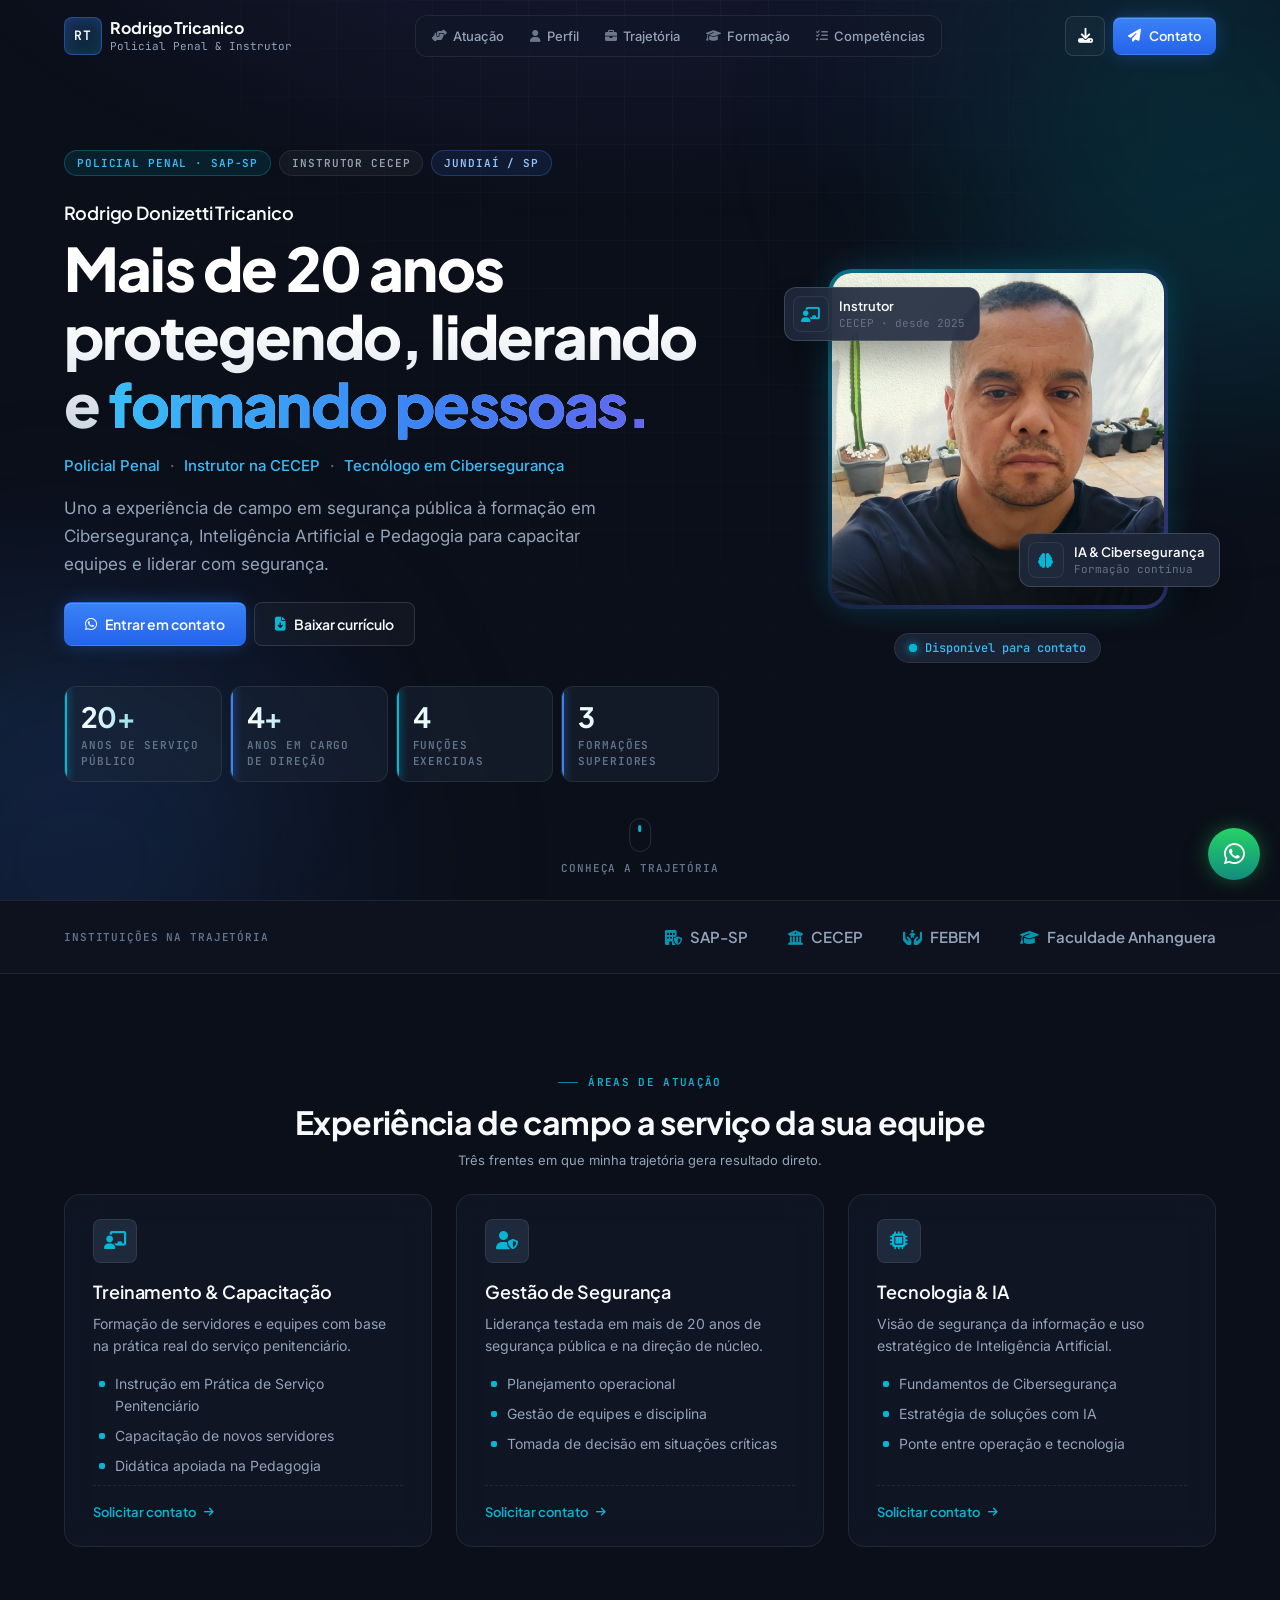
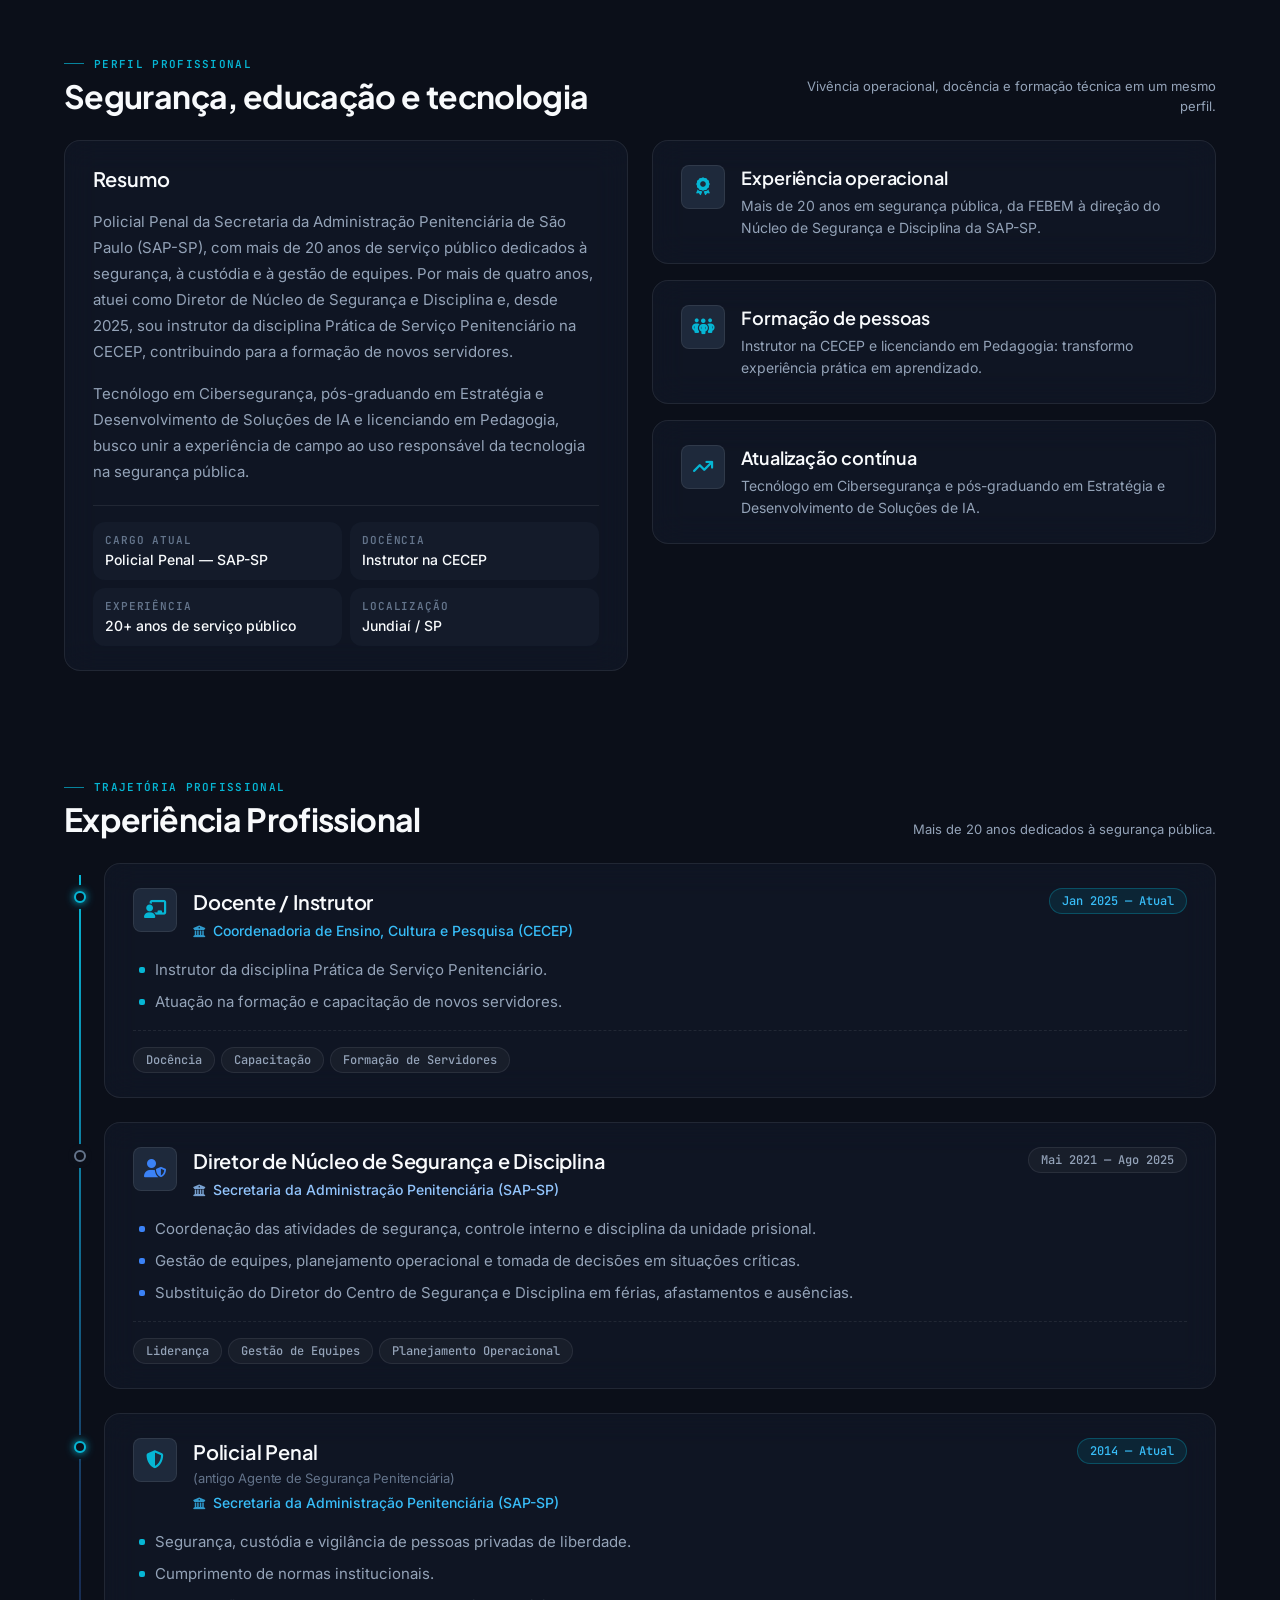
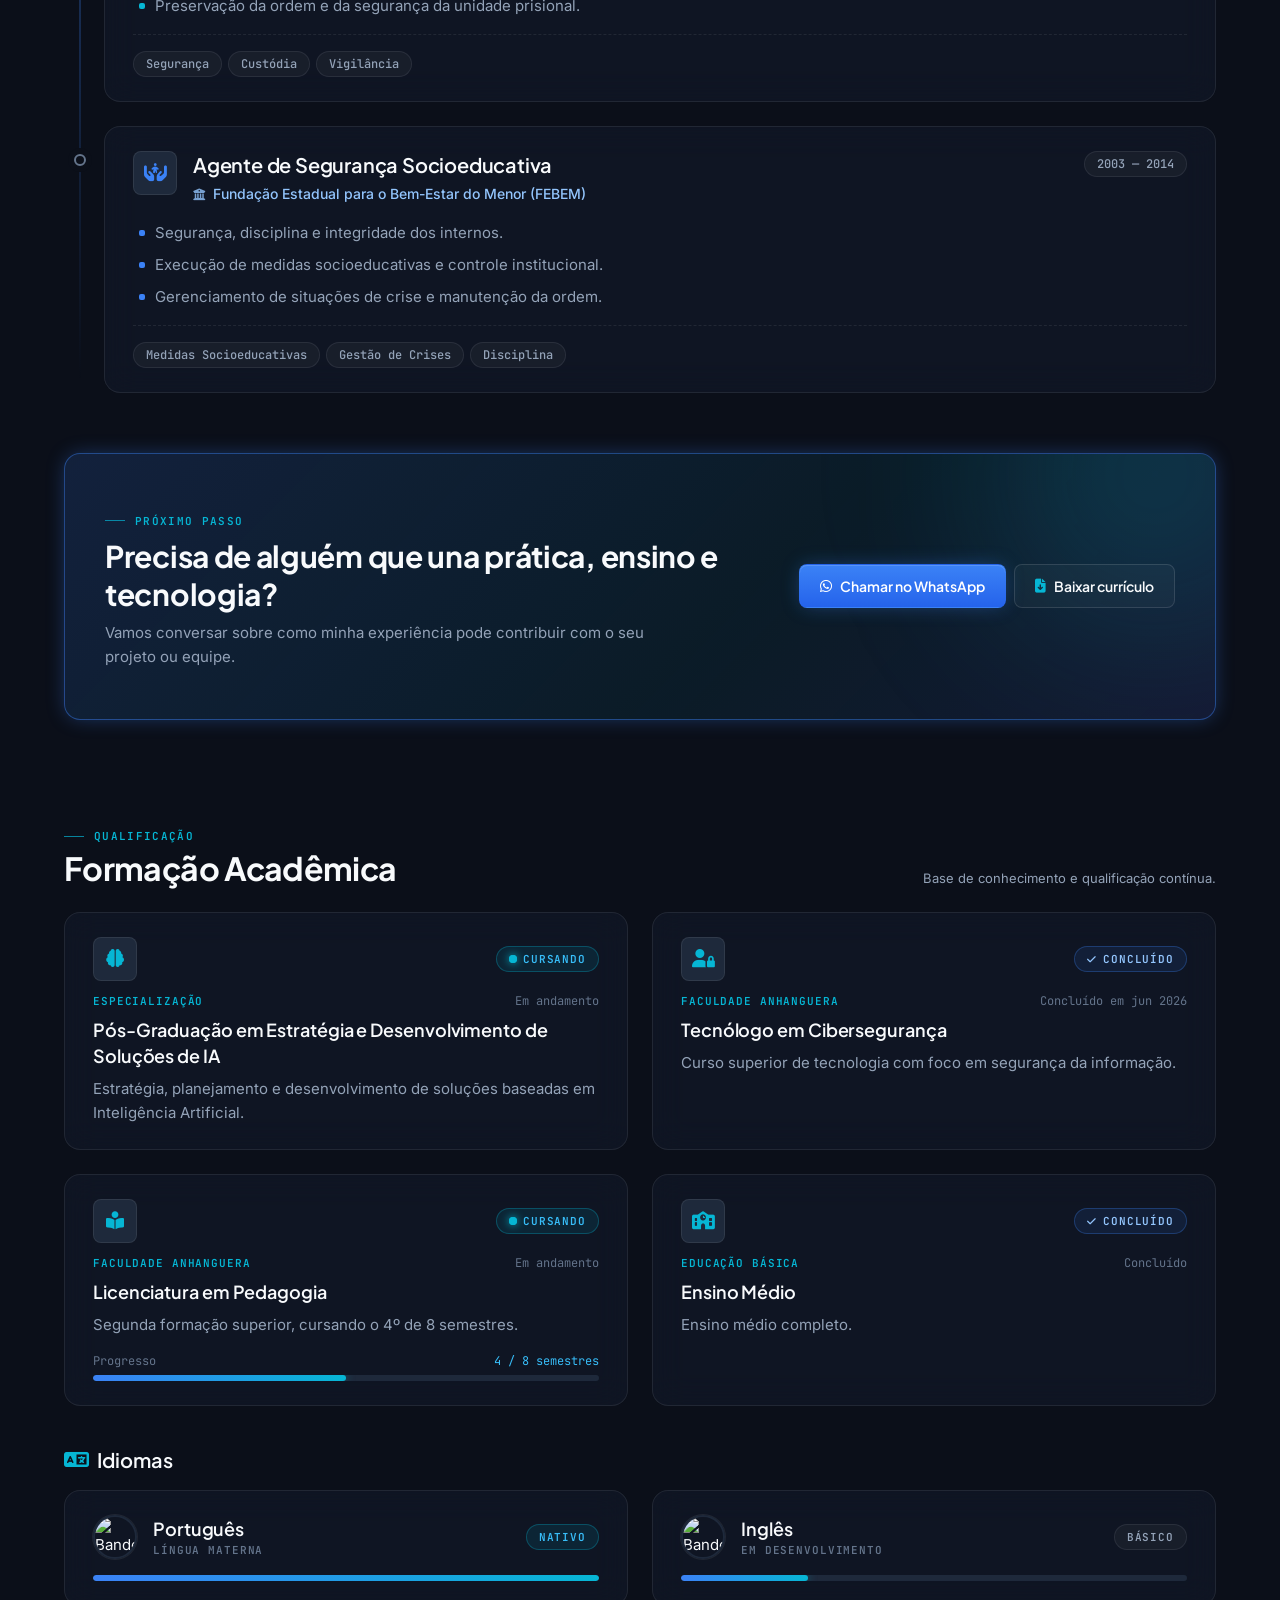
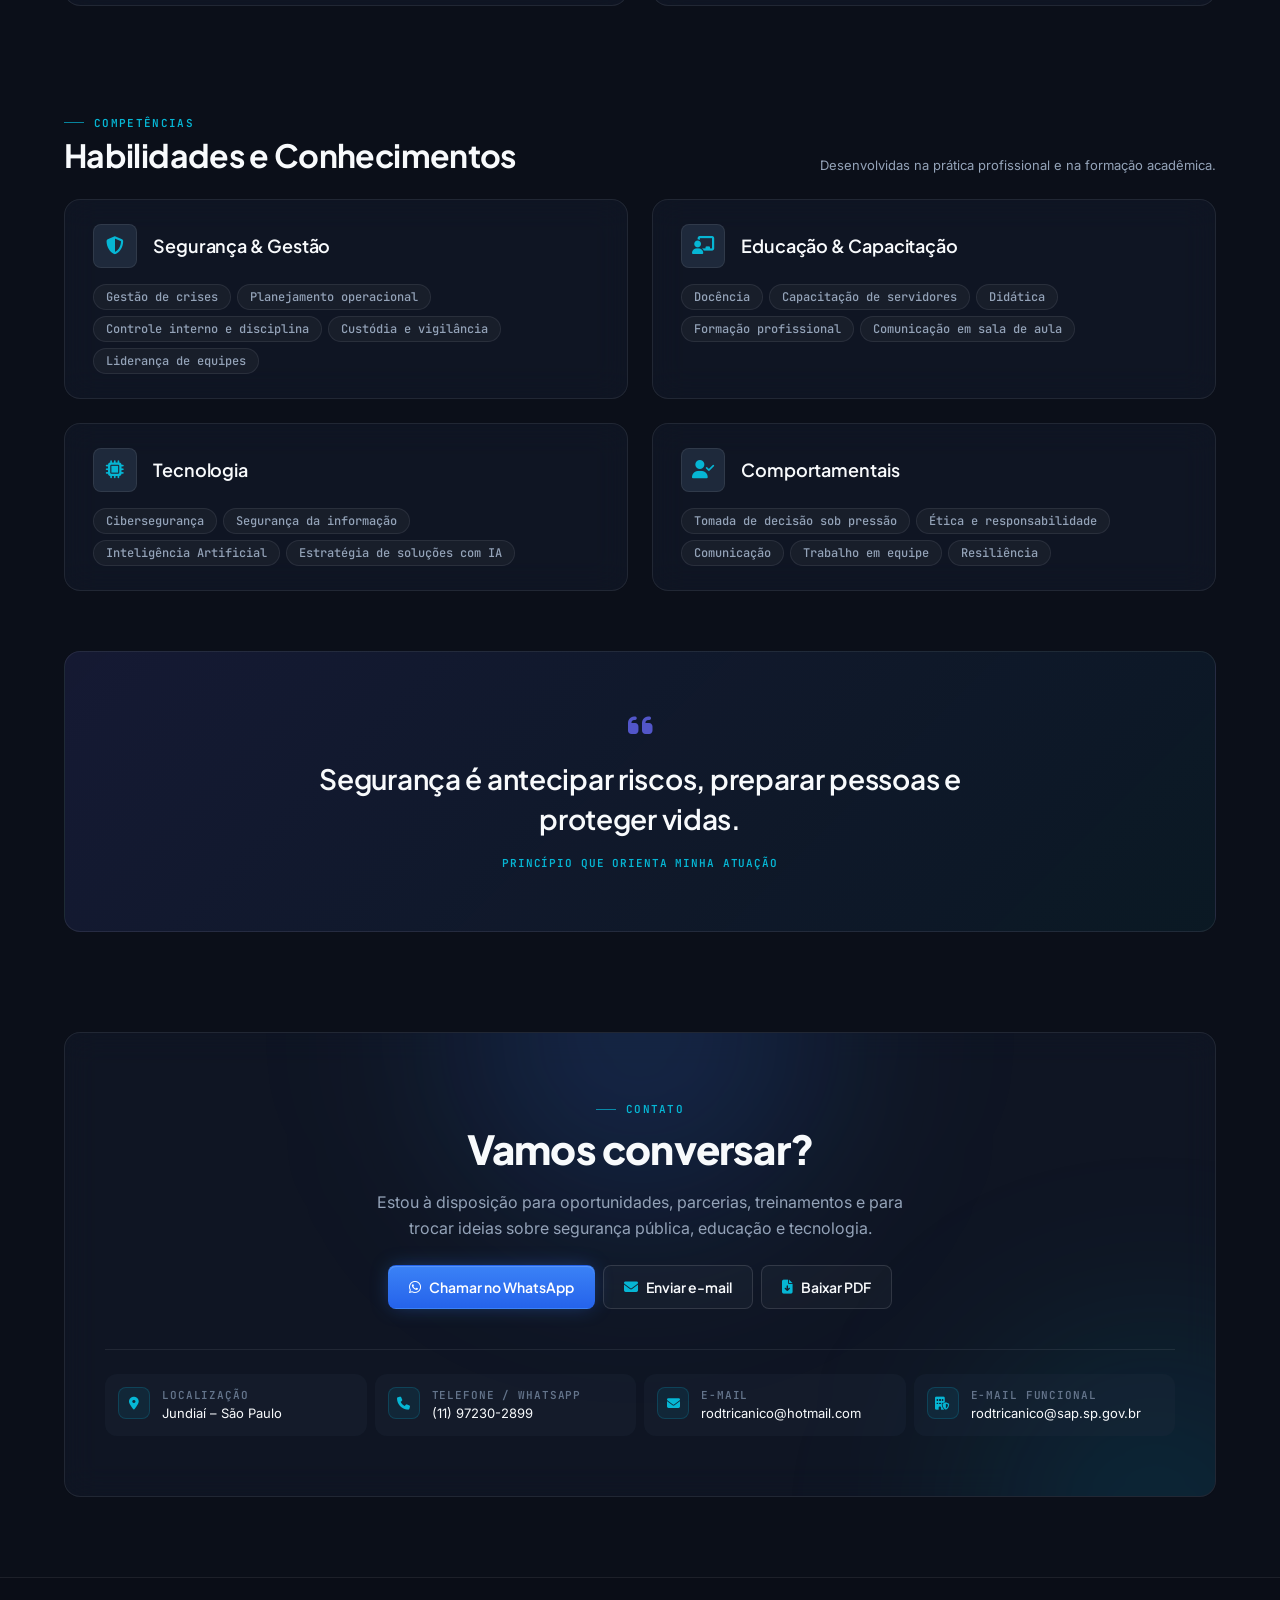
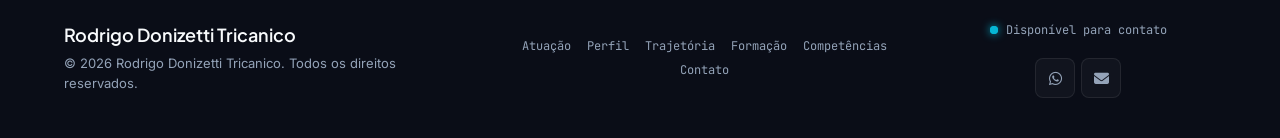
==== commit f540f898: "versão 03" ====
--- a/index.html
+++ b/index.html
@@ -503,7 +503,7 @@
     <div class="container">
       <figure class="manifesto reveal">
         <i class="fa-solid fa-quote-left" aria-hidden="true"></i>
-        <blockquote>Segurança se constrói com preparo, disciplina e pessoas bem formadas.</blockquote>
+        <blockquote>Segurança é antecipar riscos, preparar pessoas e proteger vidas.</blockquote>
         <figcaption class="label-caps">Princípio que orienta minha atuação</figcaption>
       </figure>
     </div>
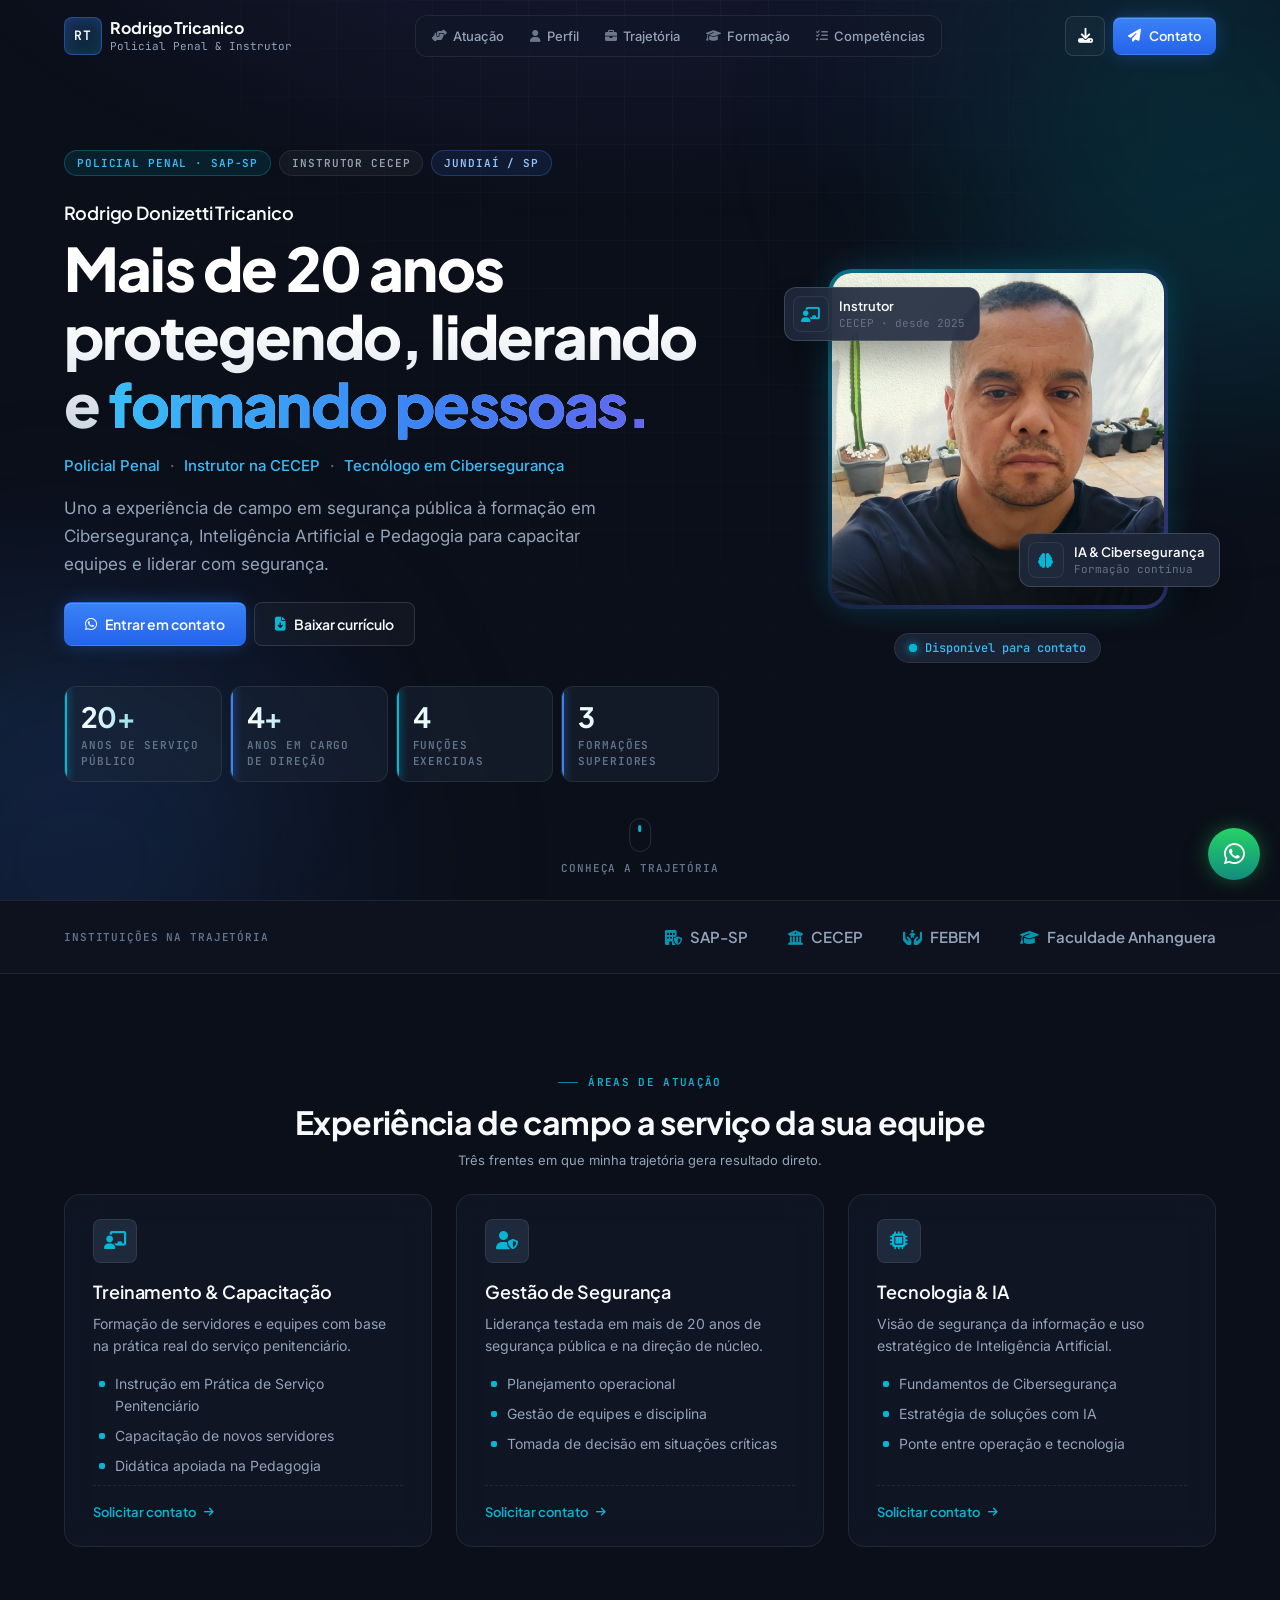
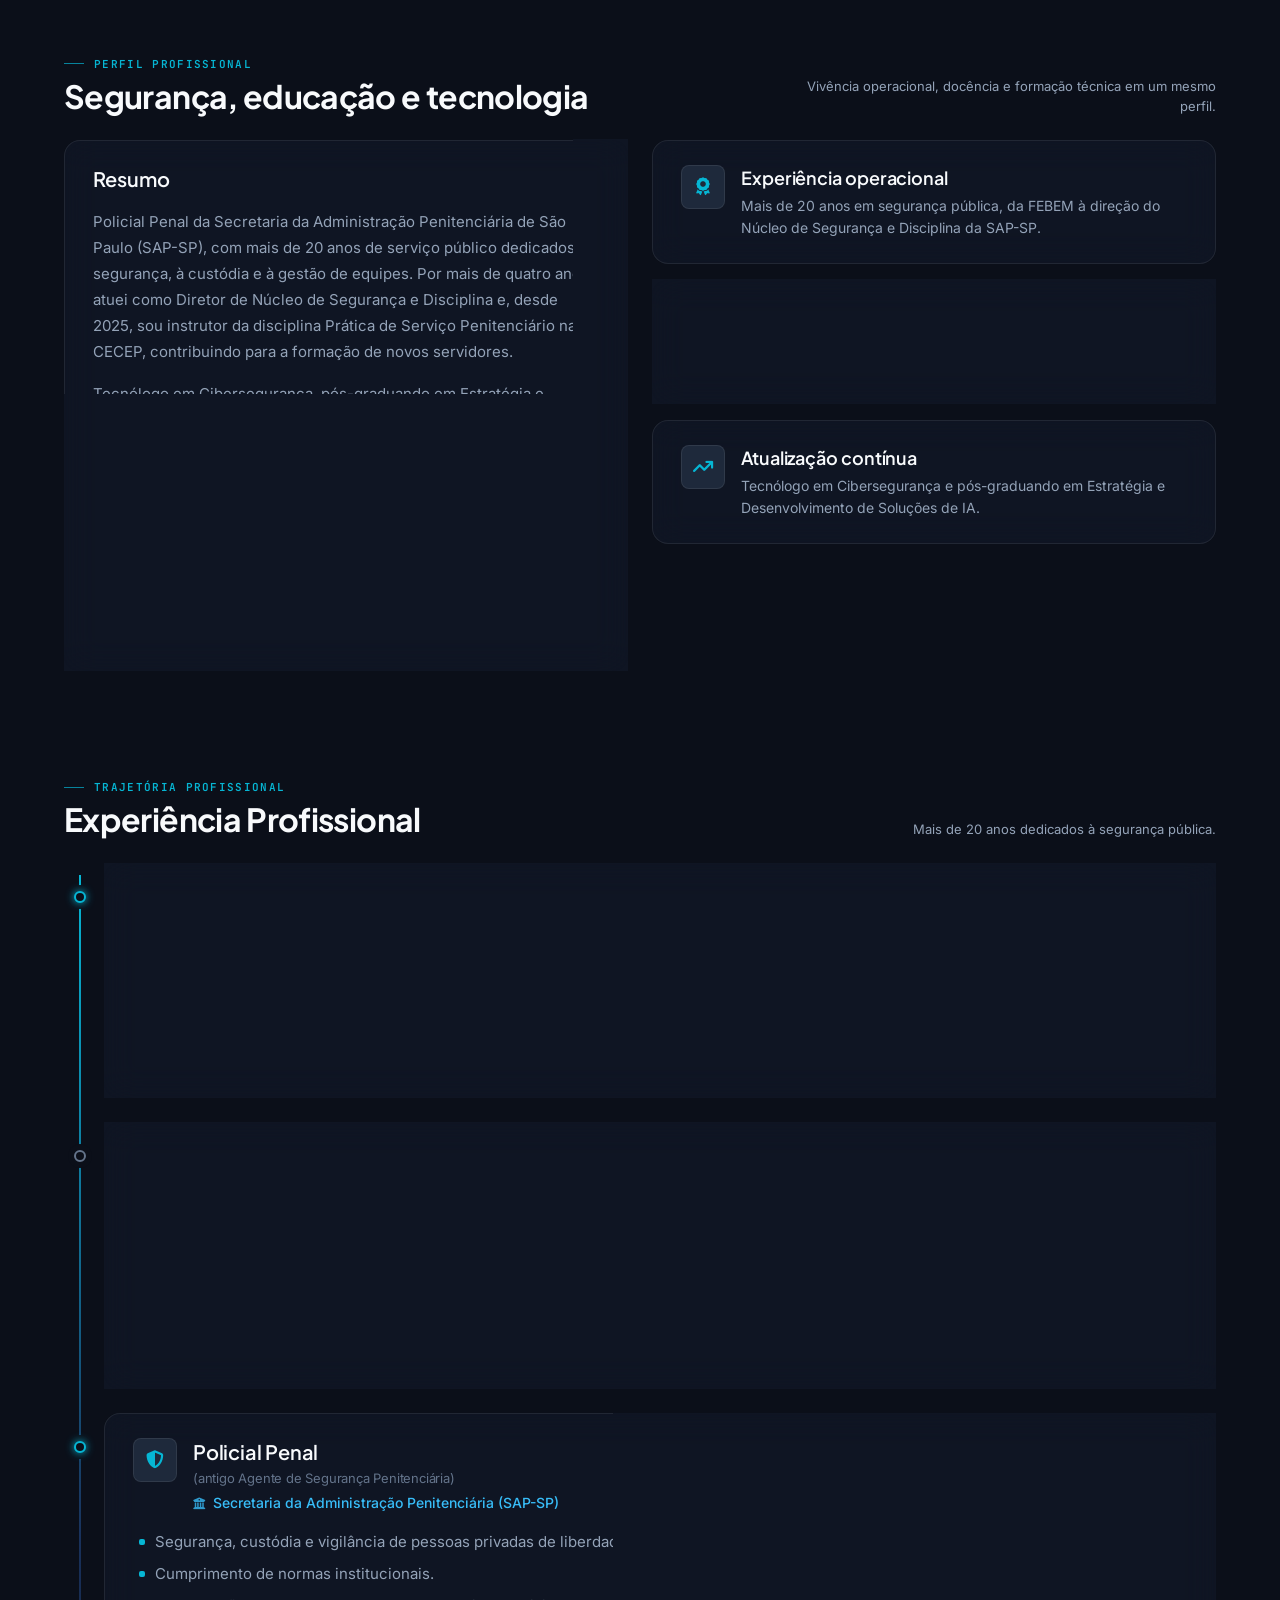
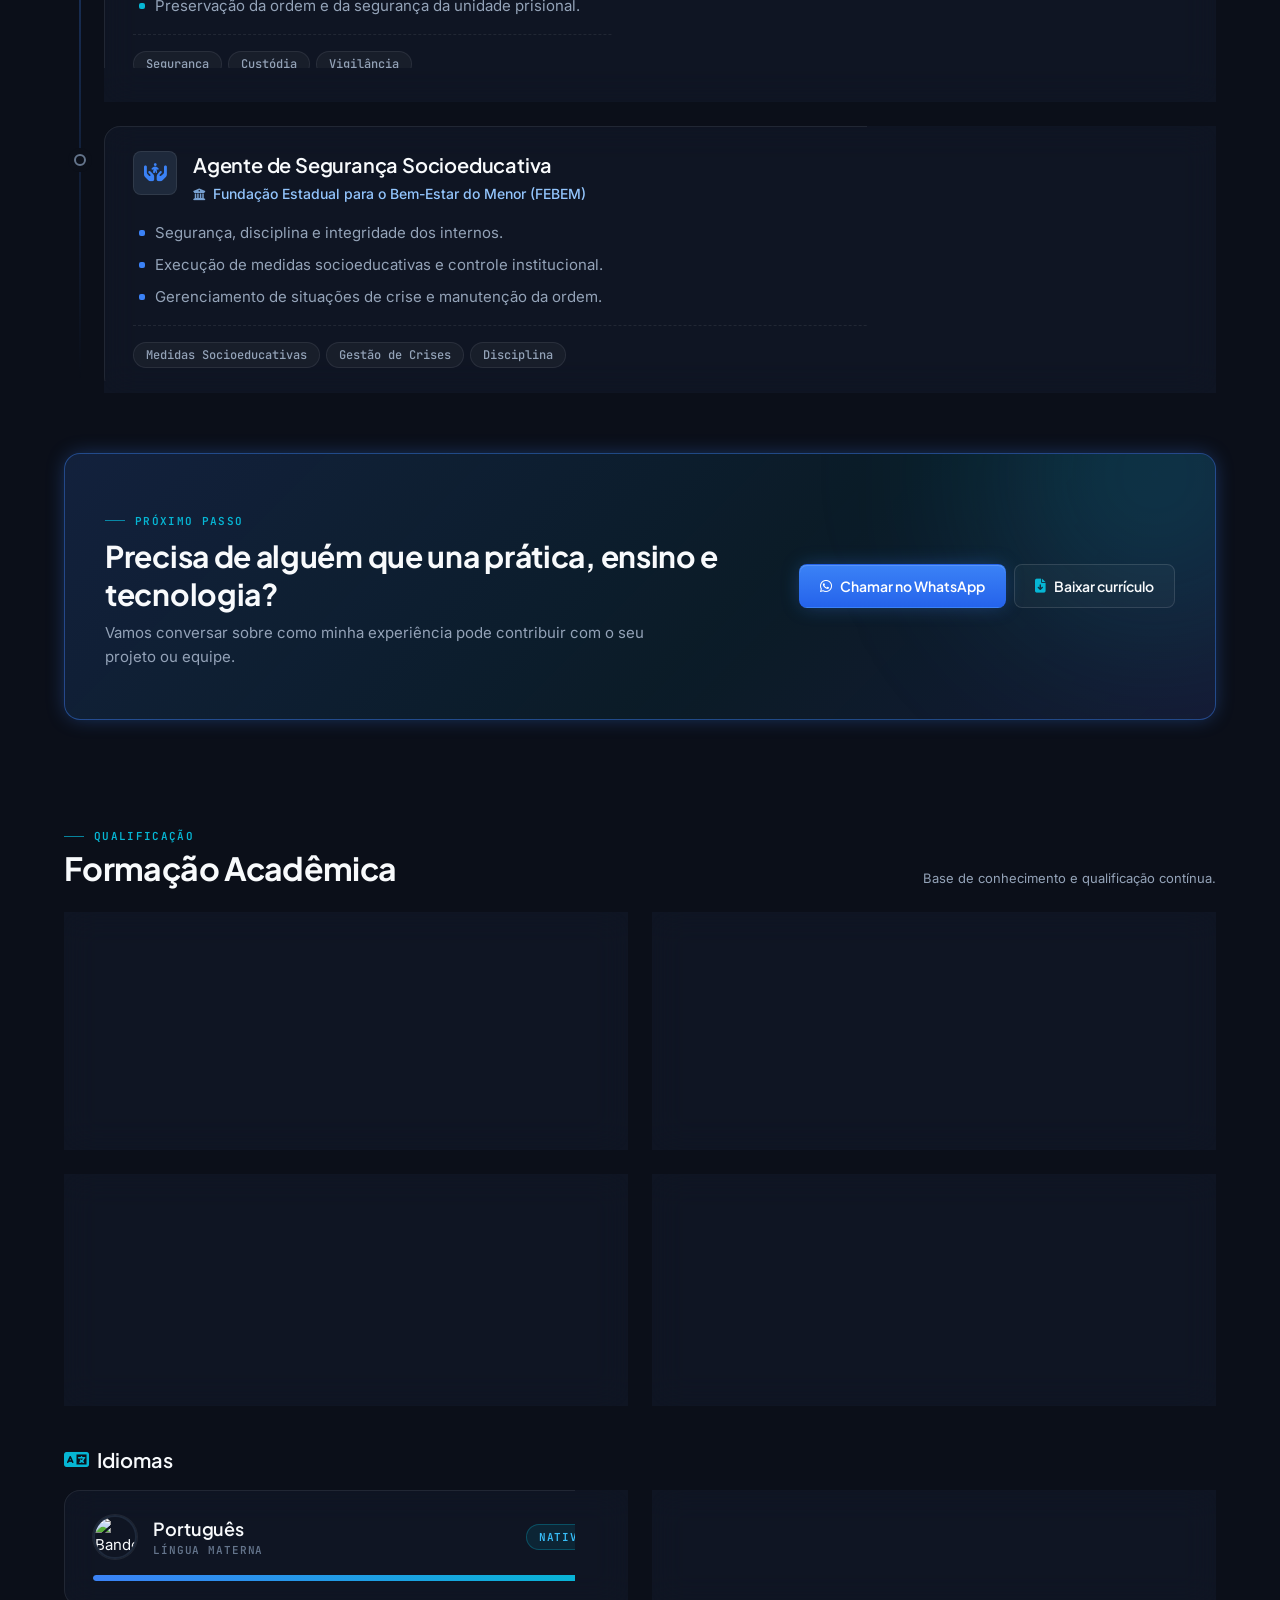
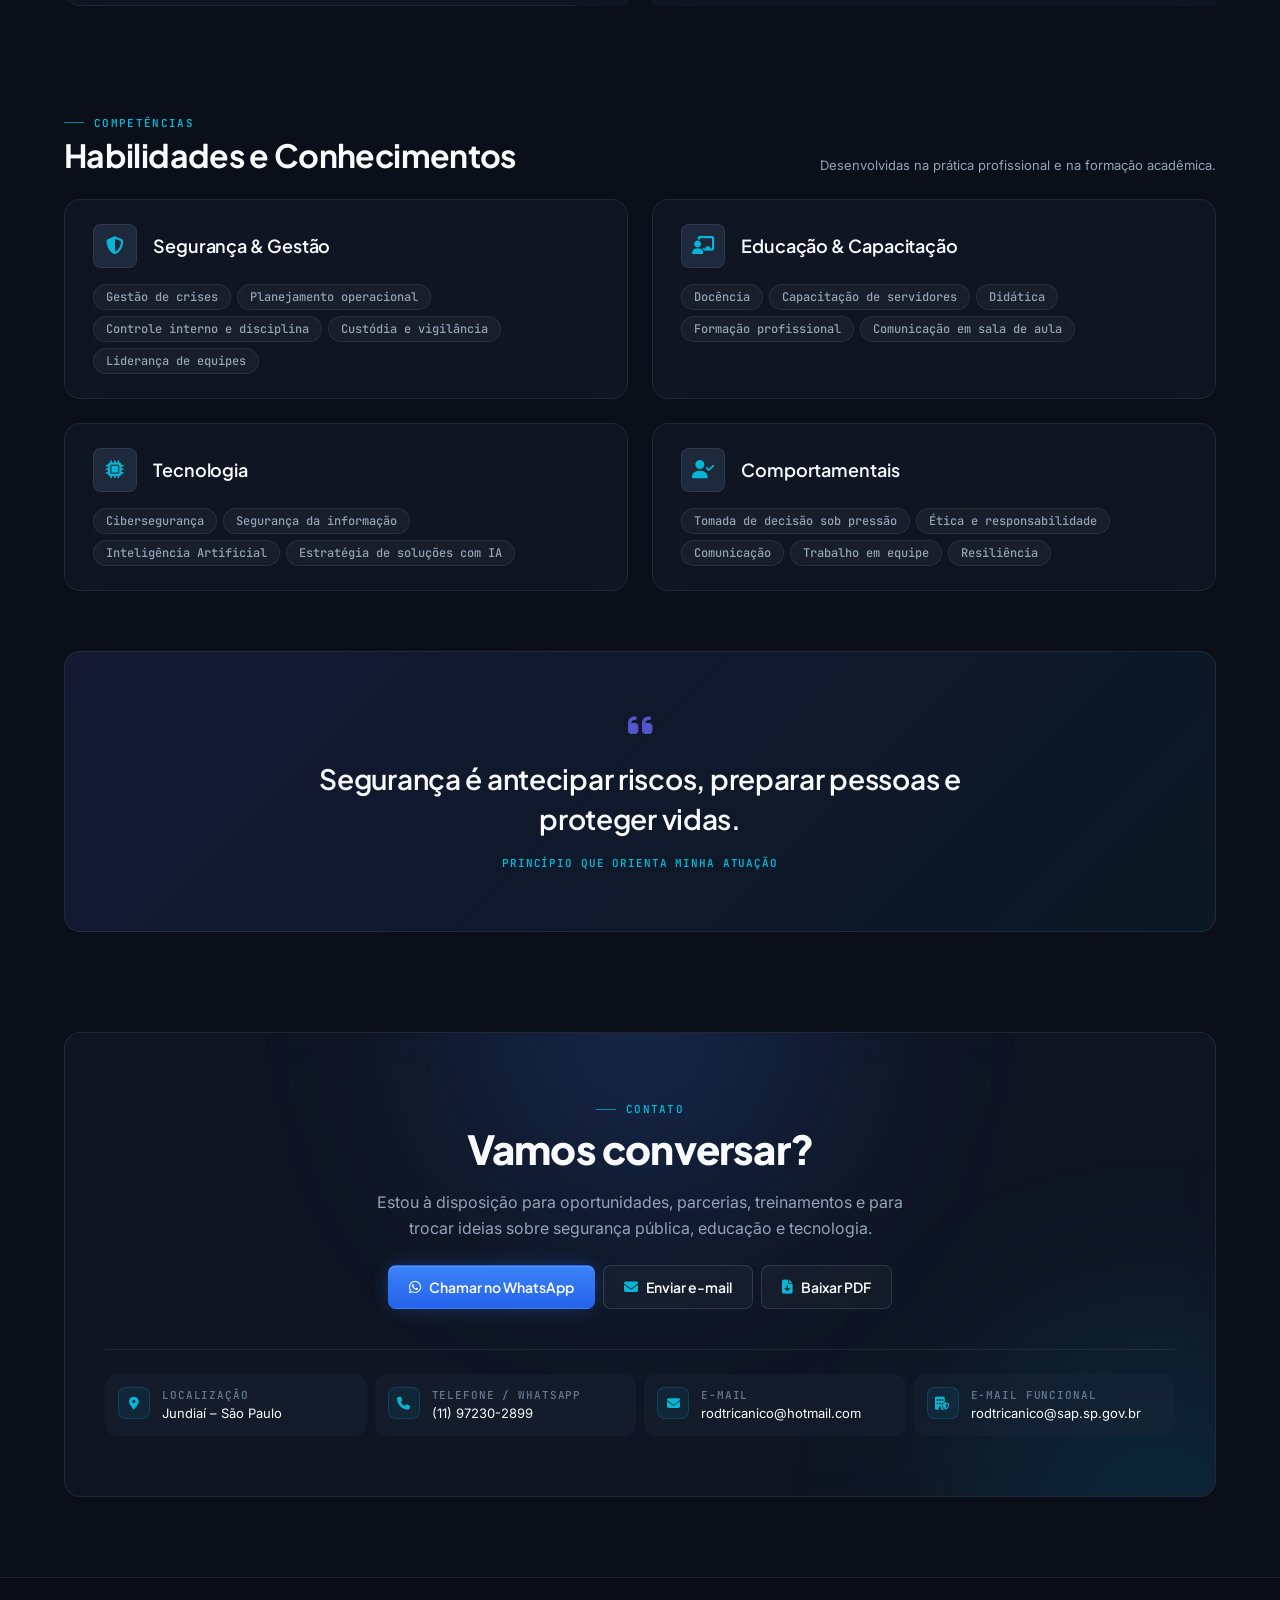
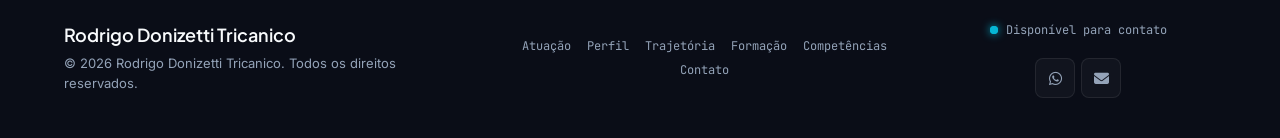
==== commit ed494ac3: "Prepara site para publicação no GitHub Pages Co-authored-by: Cursor <cursoragent@cursor.com>" ====
--- a/index.html
+++ b/index.html
@@ -12,7 +12,7 @@
   <meta property="og:locale" content="pt_BR" />
   <meta property="og:title" content="Rodrigo Donizetti Tricanico | Currículo Profissional" />
   <meta property="og:description" content="Mais de 20 anos em segurança pública, docência na formação de servidores e formação em Cibersegurança e Inteligência Artificial." />
-  <meta property="og:image" content="foto.jpeg%2001.jpeg" />
+  <meta property="og:image" content="foto-perfil.jpeg" />
 
   <link rel="icon" href="data:image/svg+xml,%3Csvg xmlns='http://www.w3.org/2000/svg' viewBox='0 0 64 64'%3E%3Crect width='64' height='64' rx='14' fill='%230b0f19'/%3E%3Ctext x='50%25' y='54%25' dominant-baseline='middle' text-anchor='middle' font-family='Arial,sans-serif' font-weight='700' font-size='26' fill='%2338bdf8'%3ERT%3C/text%3E%3C/svg%3E" />
   <link rel="preconnect" href="https://fonts.googleapis.com" />
@@ -98,7 +98,7 @@
         <div class="hero-visual reveal">
           <div class="photo-frame">
             <div class="photo-inner">
-              <img src="foto.jpeg%2001.jpeg" alt="Foto de Rodrigo Donizetti Tricanico" id="profilePhoto" />
+              <img src="foto-perfil.jpeg" alt="Foto de Rodrigo Donizetti Tricanico" id="profilePhoto" />
             </div>
             <div class="photo-fallback"><i class="fa-solid fa-user-tie"></i></div>
 
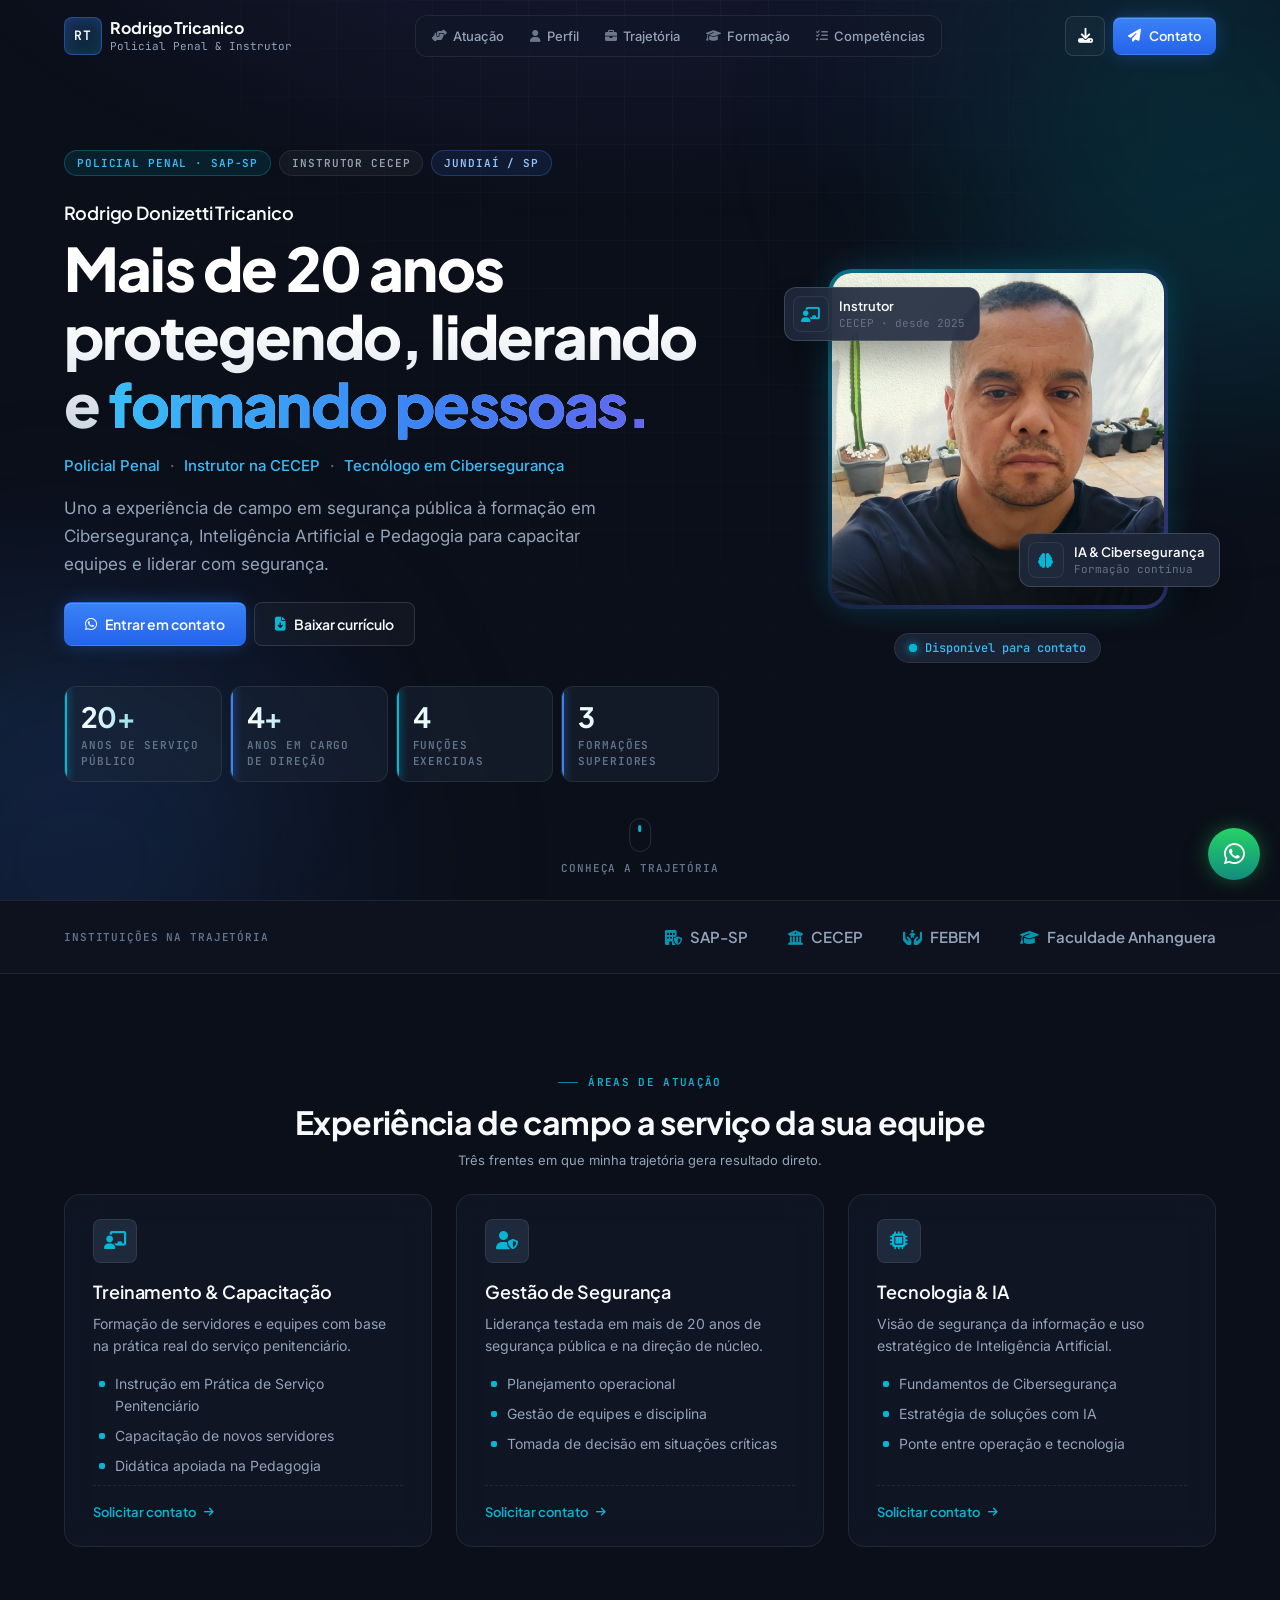
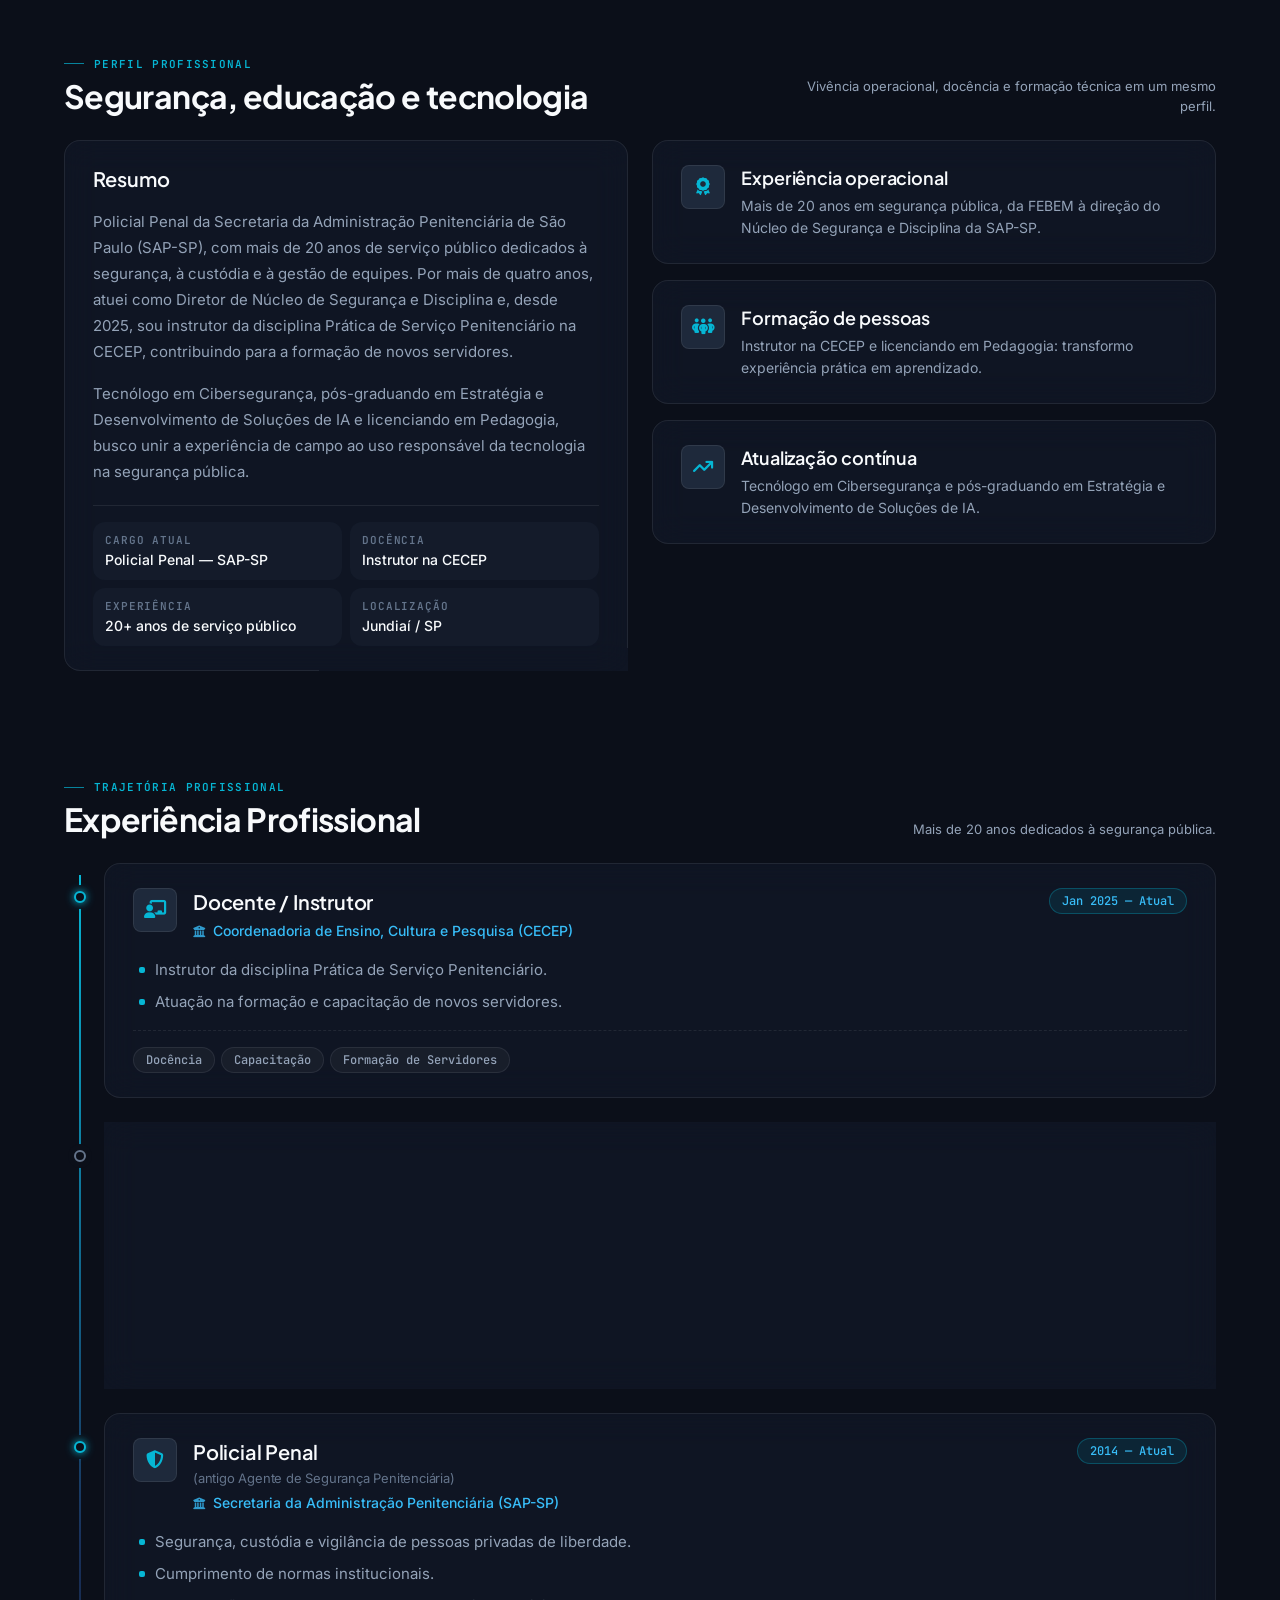
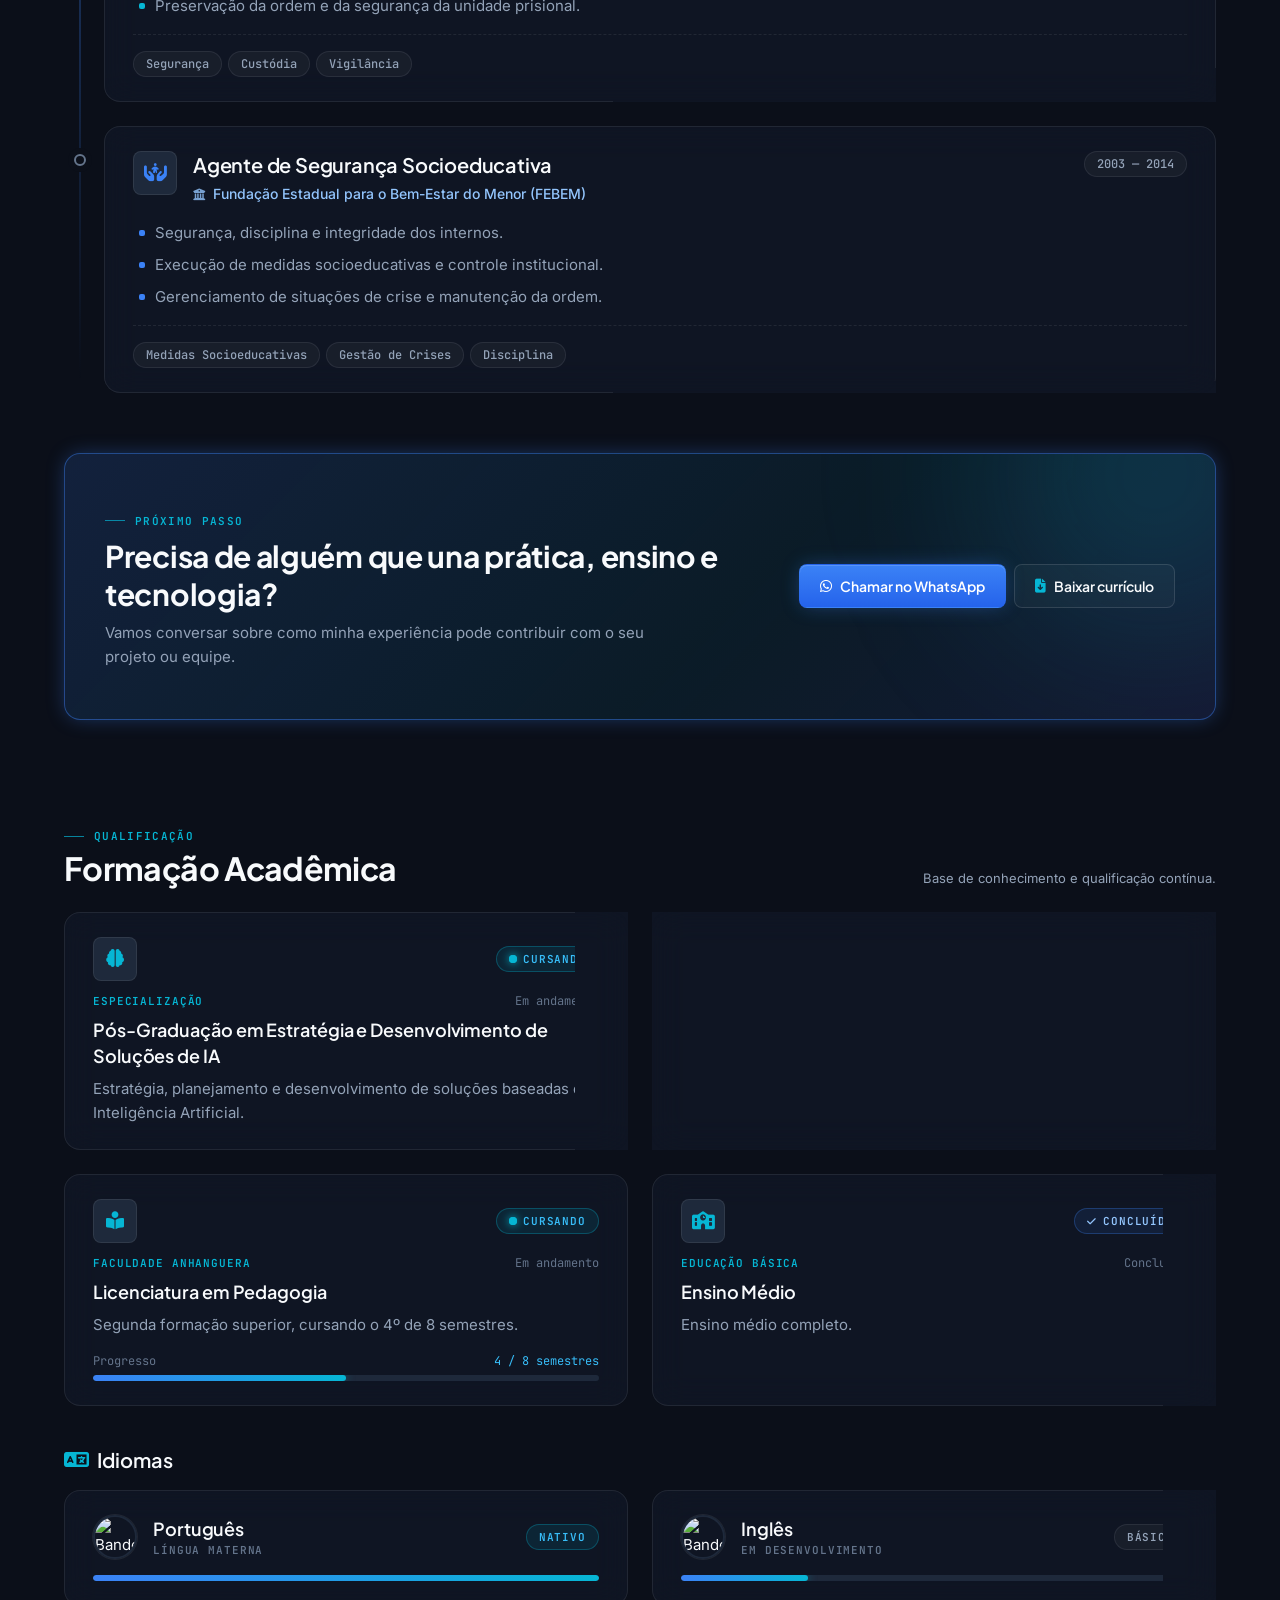
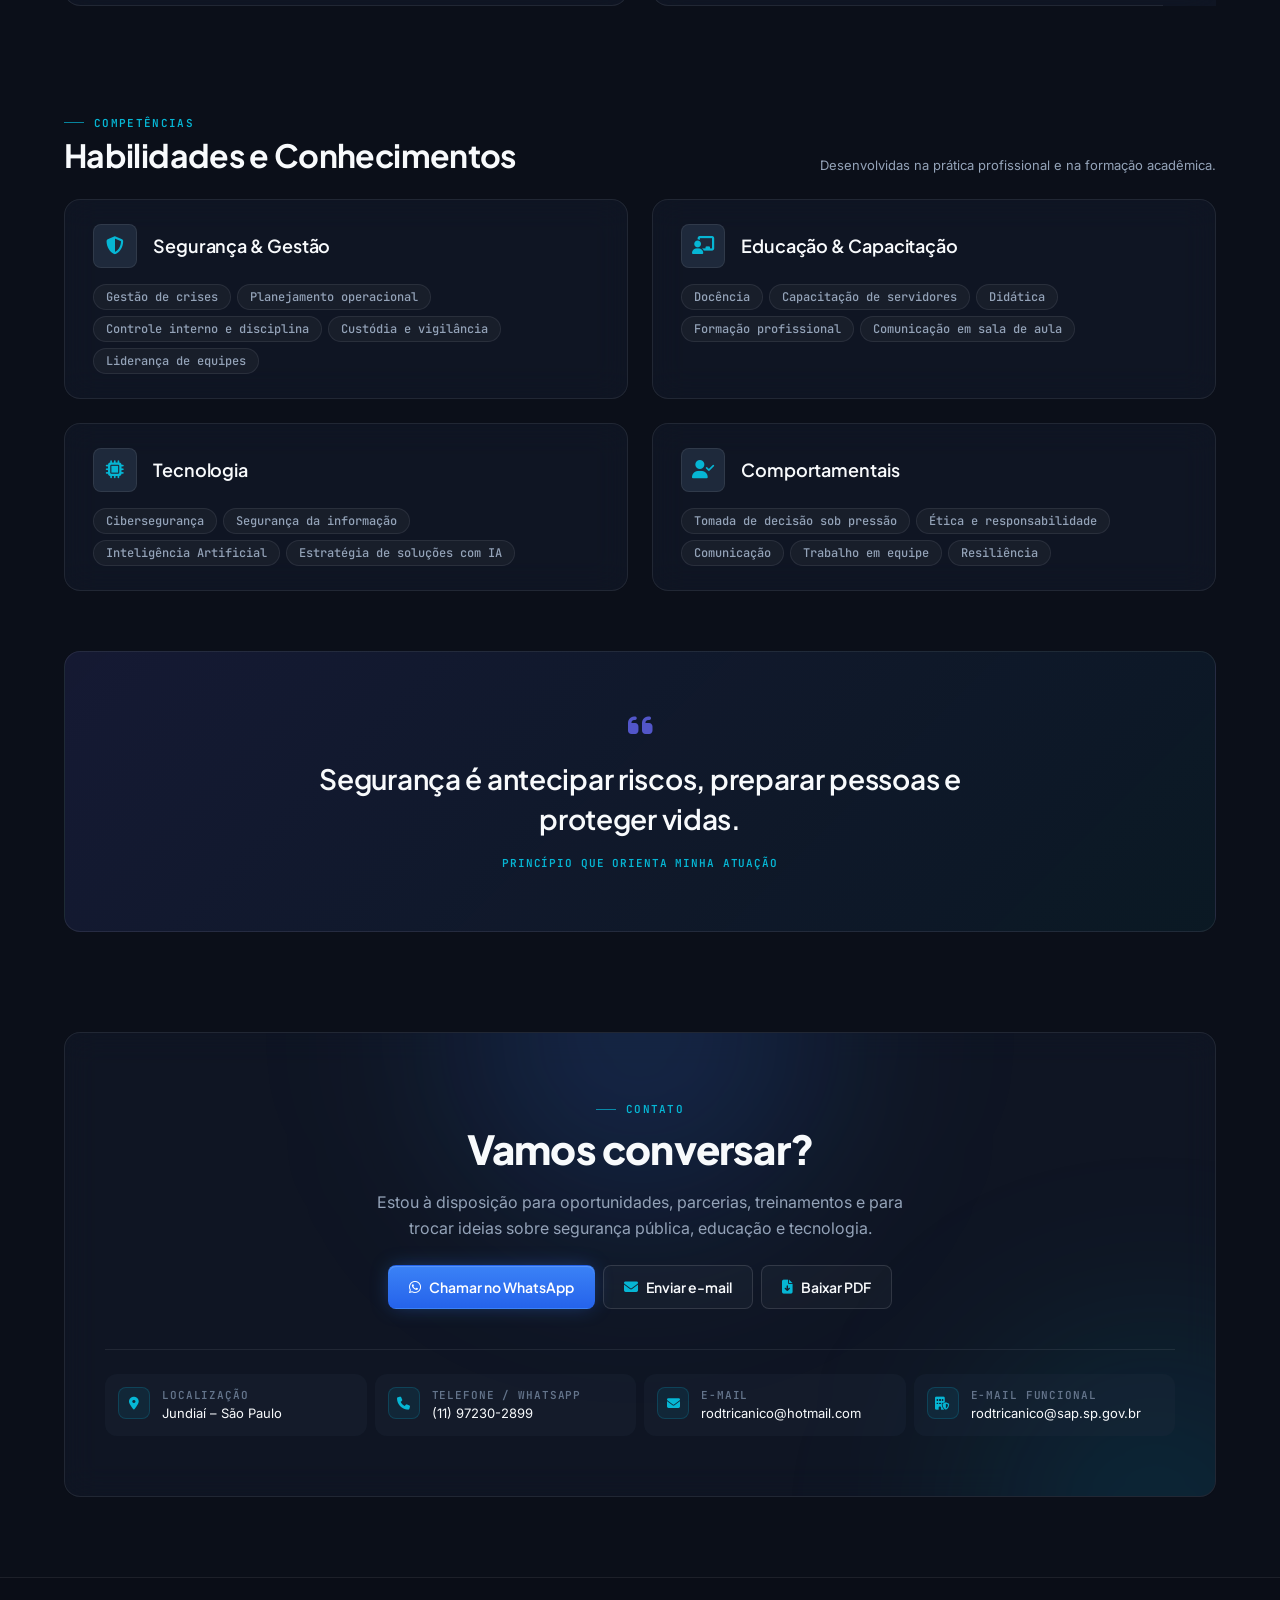
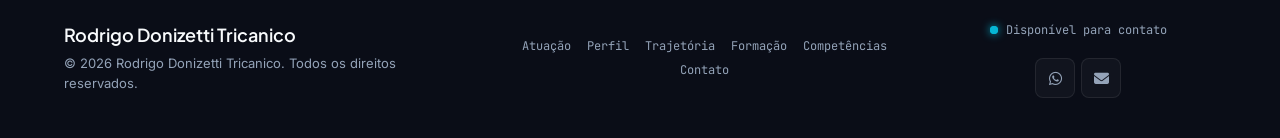
==== commit c43e4429: "Remove modelo antigo e ajusta metadados para publicação Co-authored-by: Cursor <cursoragent@cursor.c" ====
--- a/index.html
+++ b/index.html
@@ -12,7 +12,8 @@
   <meta property="og:locale" content="pt_BR" />
   <meta property="og:title" content="Rodrigo Donizetti Tricanico | Currículo Profissional" />
   <meta property="og:description" content="Mais de 20 anos em segurança pública, docência na formação de servidores e formação em Cibersegurança e Inteligência Artificial." />
-  <meta property="og:image" content="foto-perfil.jpeg" />
+  <meta property="og:image" content="https://rodtricanico79-rgb.github.io/CURRICULO/foto-perfil.jpeg" />
+  <meta property="og:url" content="https://rodtricanico79-rgb.github.io/CURRICULO/" />
 
   <link rel="icon" href="data:image/svg+xml,%3Csvg xmlns='http://www.w3.org/2000/svg' viewBox='0 0 64 64'%3E%3Crect width='64' height='64' rx='14' fill='%230b0f19'/%3E%3Ctext x='50%25' y='54%25' dominant-baseline='middle' text-anchor='middle' font-family='Arial,sans-serif' font-weight='700' font-size='26' fill='%2338bdf8'%3ERT%3C/text%3E%3C/svg%3E" />
   <link rel="preconnect" href="https://fonts.googleapis.com" />
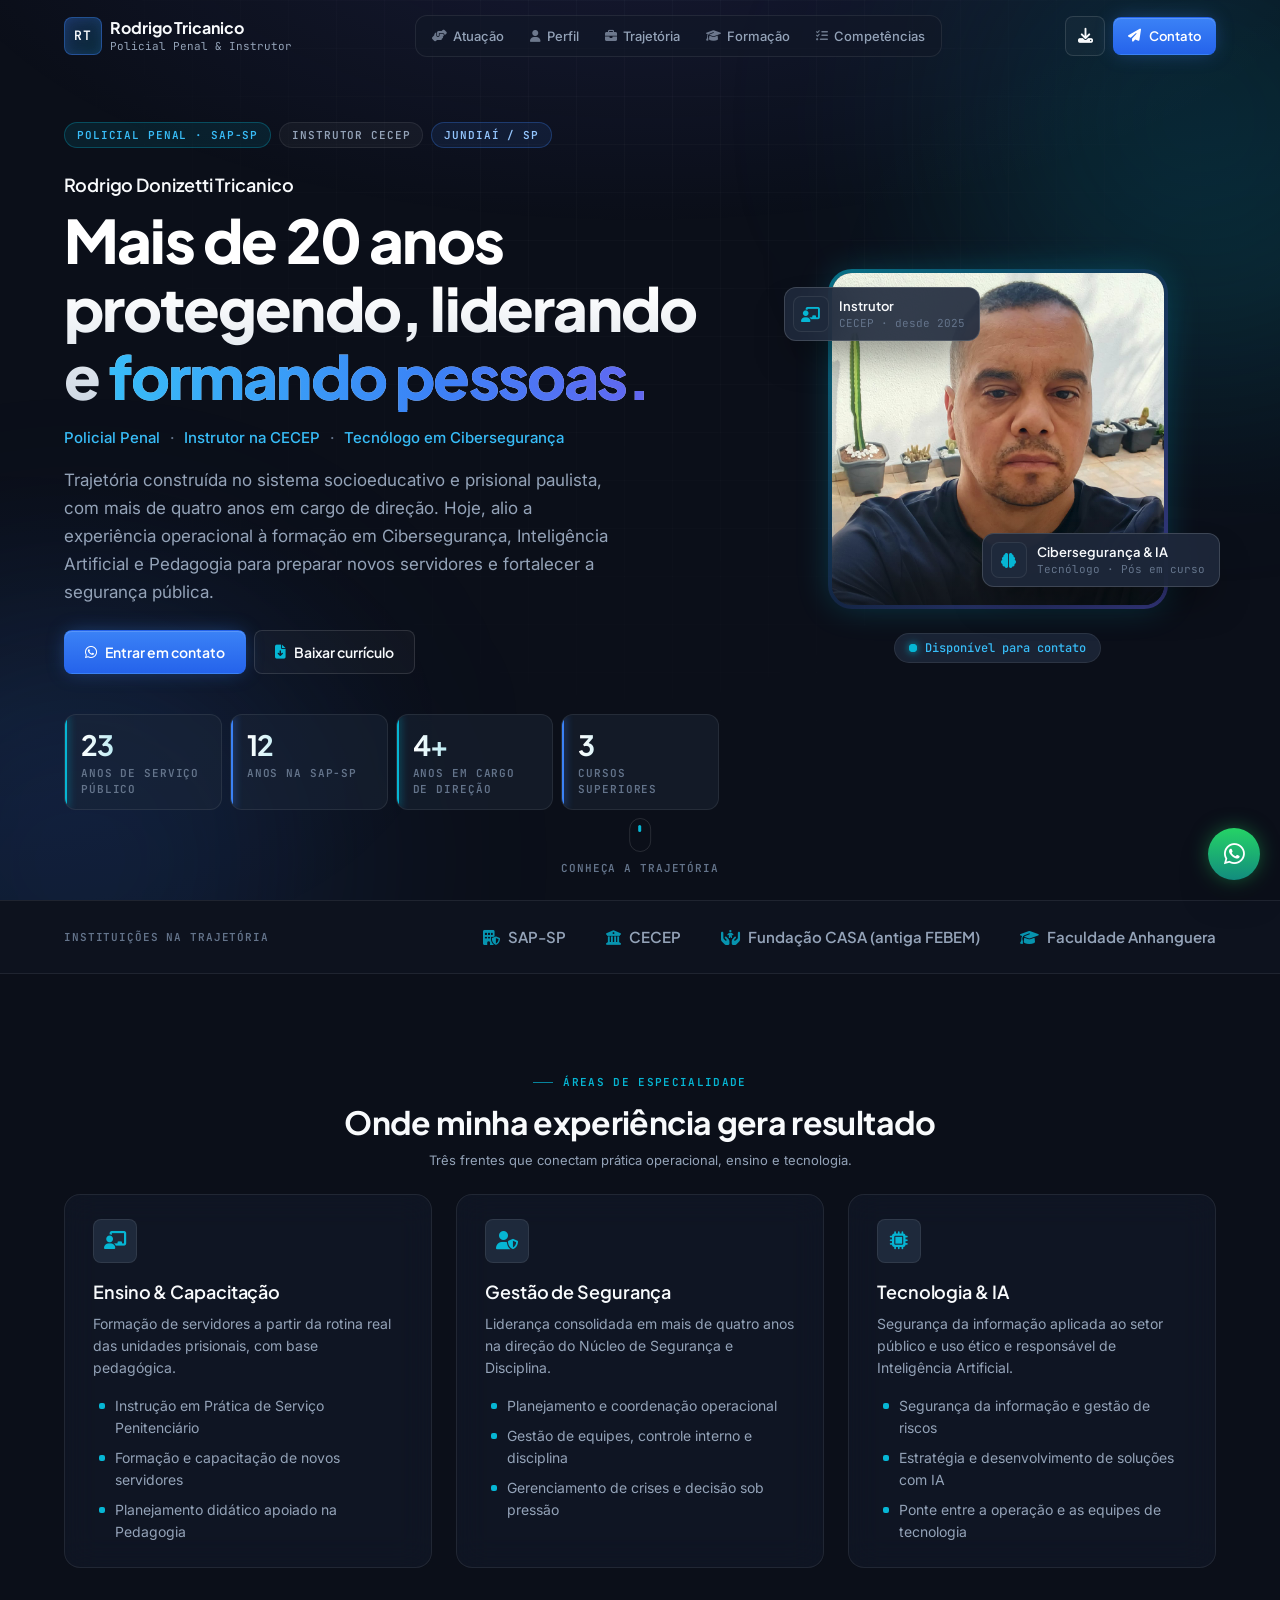
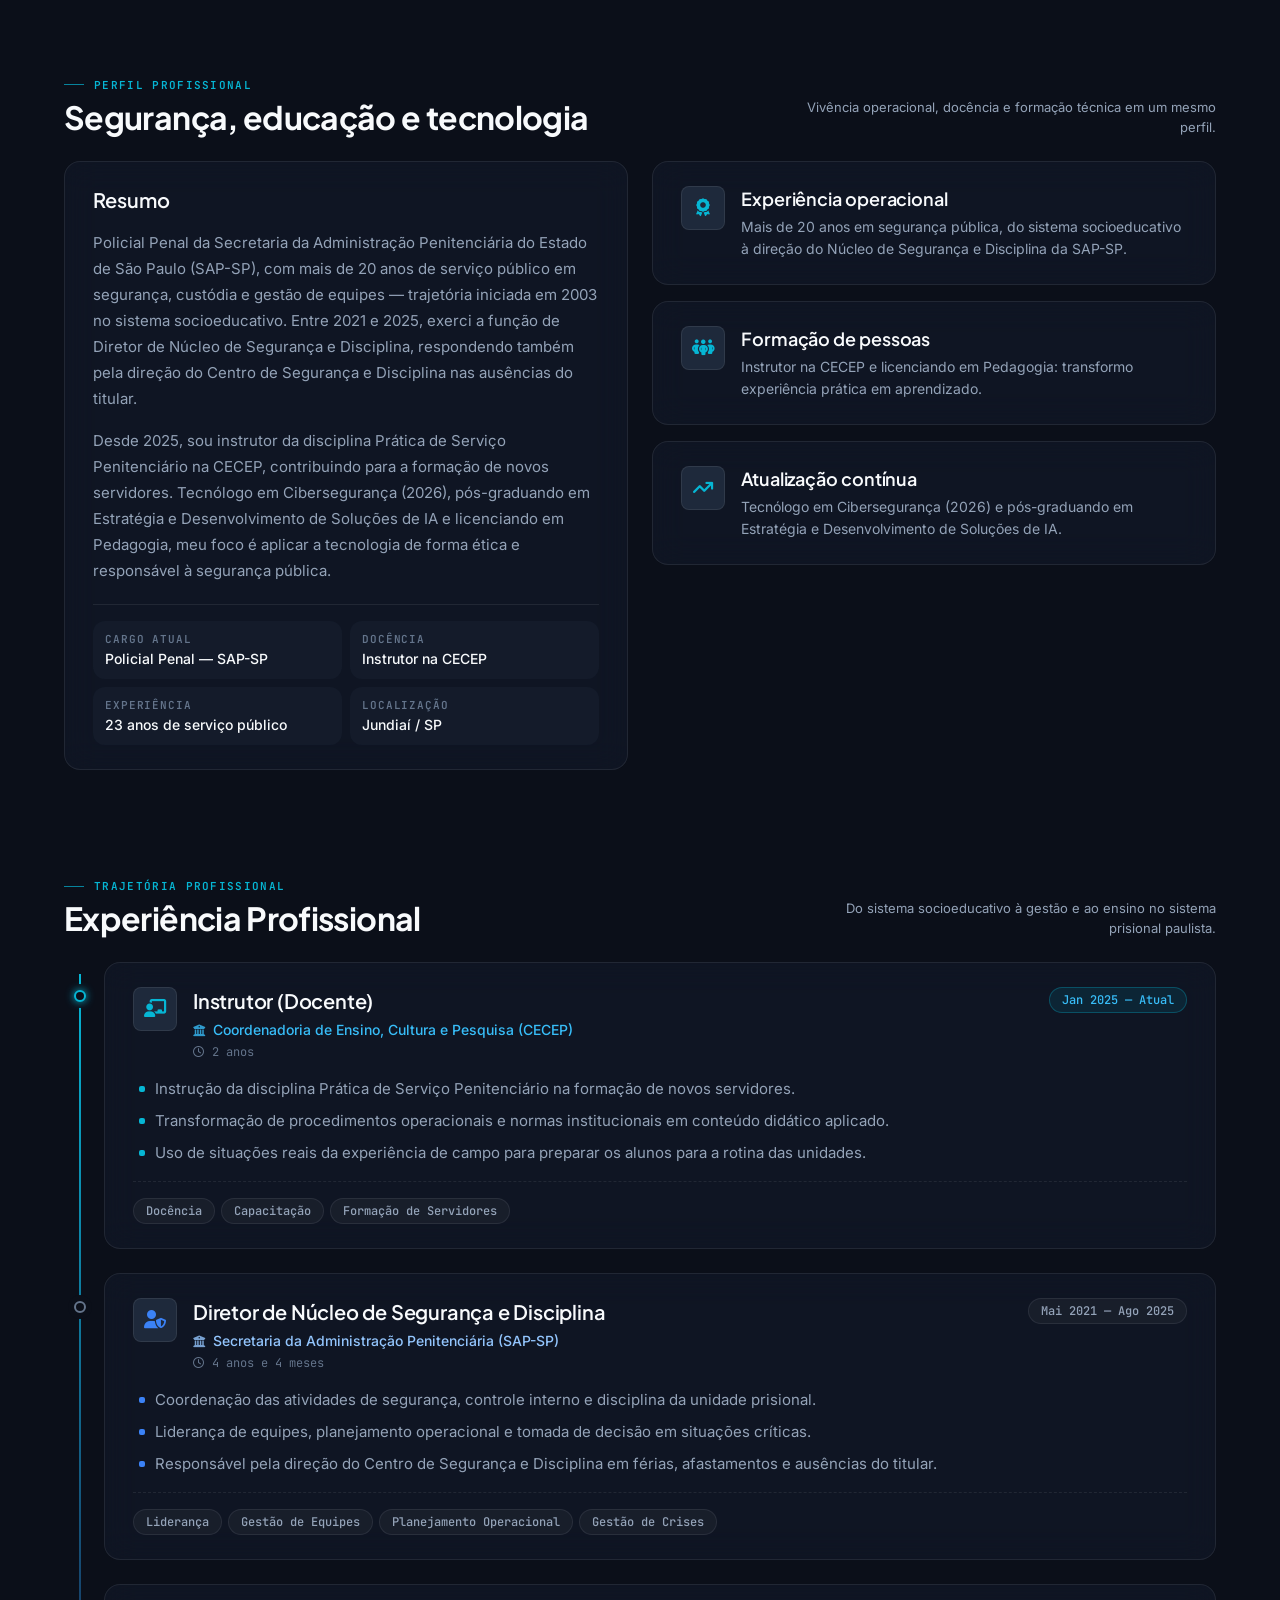
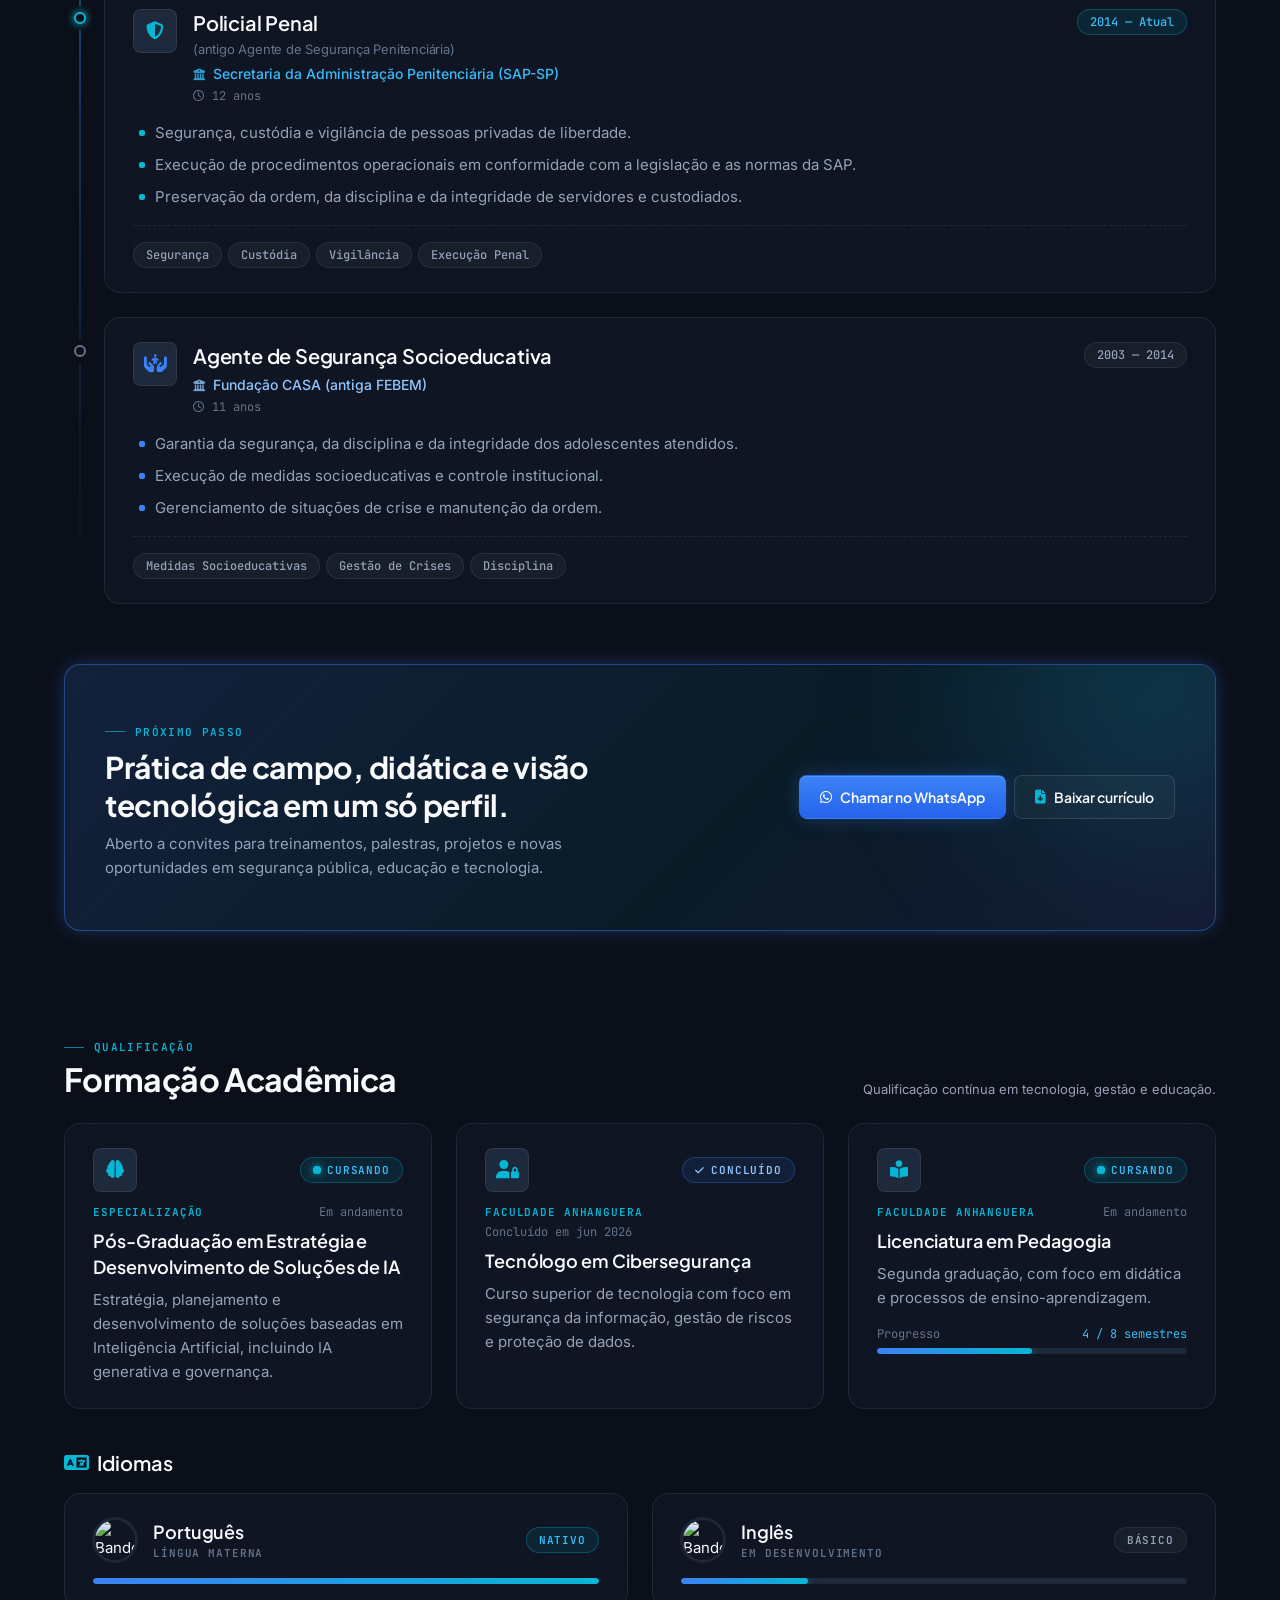
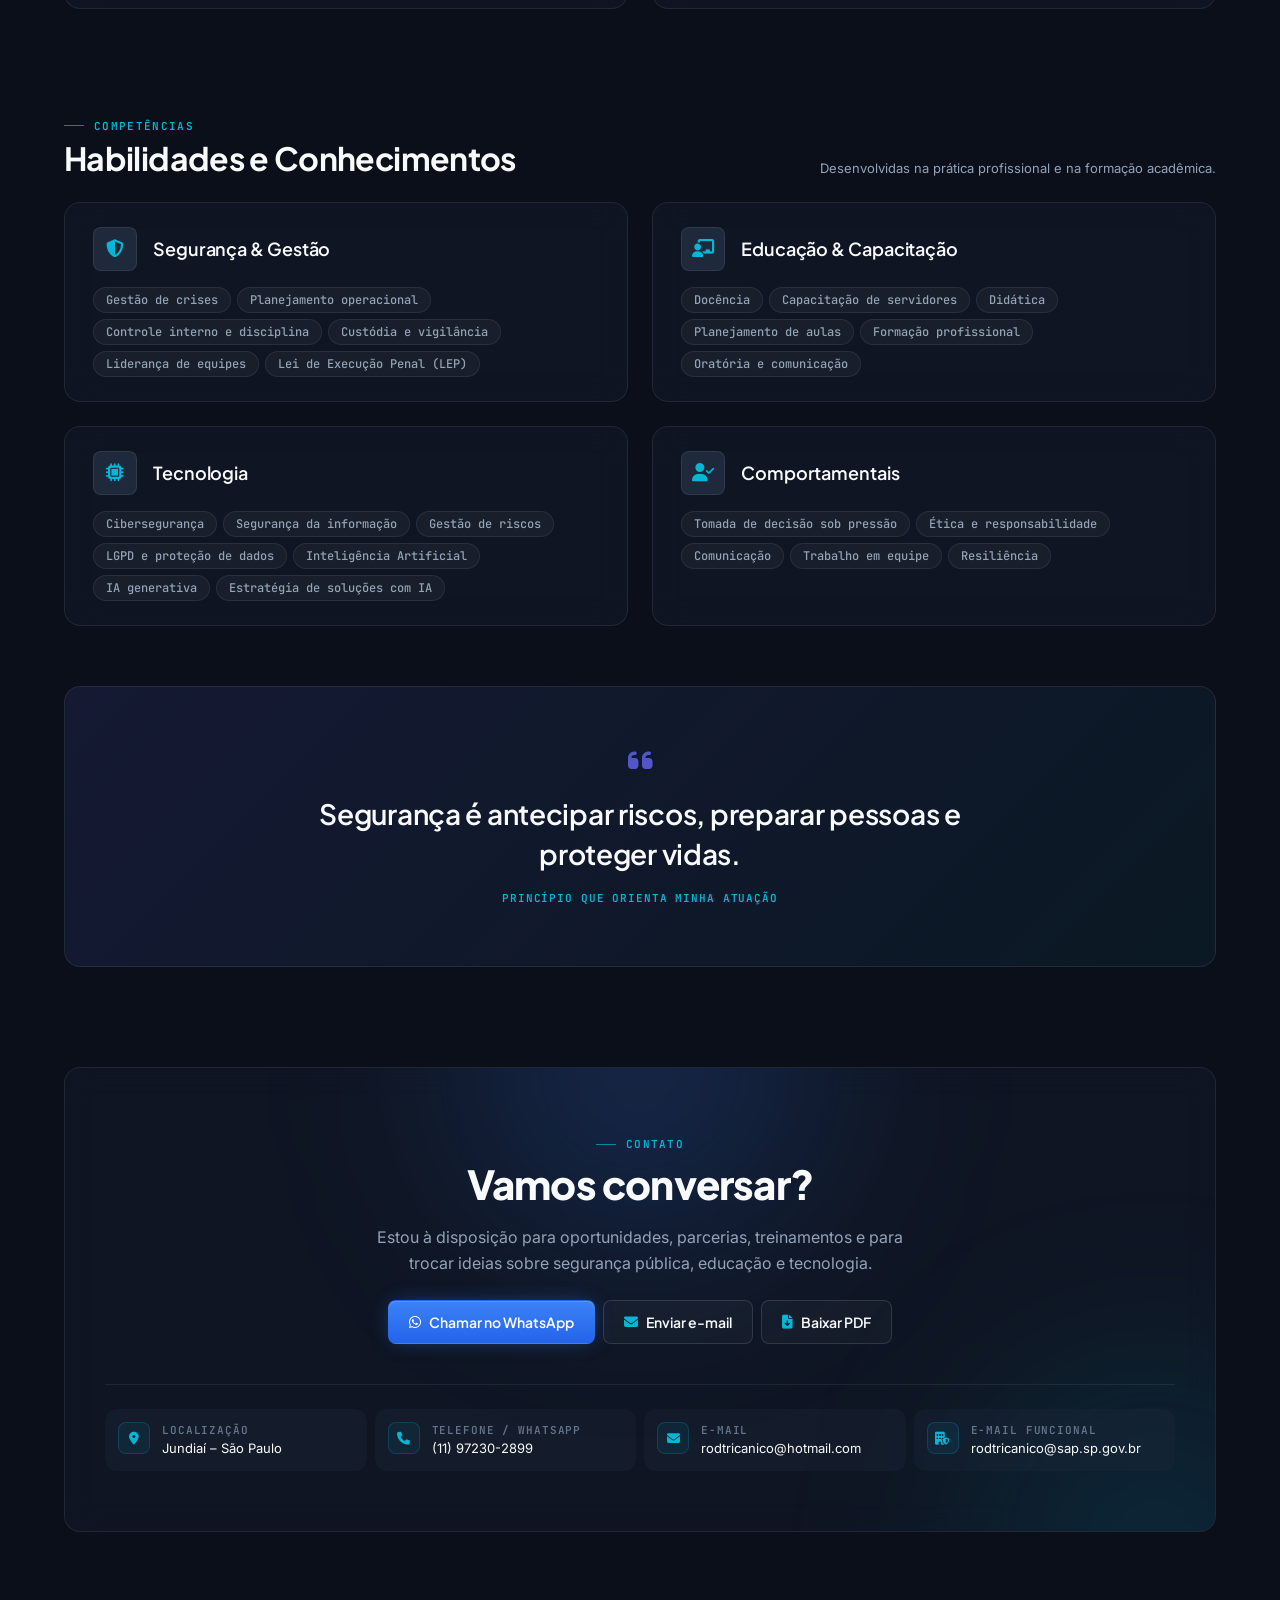
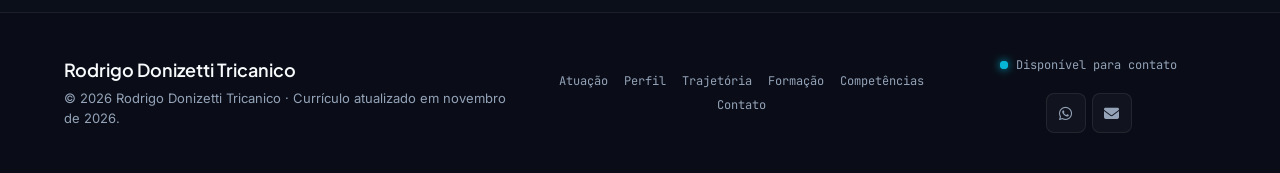
==== commit 68931963: "Atualiza textos, calcula tempo de servico automaticamente e remove arquivos sem uso Co-authored-by: " ====
--- a/index.html
+++ b/index.html
@@ -5,21 +5,46 @@
   <meta name="viewport" content="width=device-width, initial-scale=1.0" />
   <meta name="theme-color" content="#0B0F19" />
   <title>Rodrigo Donizetti Tricanico | Policial Penal, Instrutor e Tecnólogo em Cibersegurança</title>
-  <meta name="description" content="Rodrigo Donizetti Tricanico — Policial Penal (SAP-SP), instrutor na CECEP, tecnólogo em Cibersegurança e pós-graduando em Soluções de IA. Mais de 20 anos de serviço público." />
+  <meta name="description" content="Rodrigo Donizetti Tricanico — Policial Penal (SAP-SP), instrutor na CECEP, tecnólogo em Cibersegurança e pós-graduando em Estratégia e Desenvolvimento de Soluções de IA. Mais de 20 anos de serviço público." />
   <meta name="author" content="Rodrigo Donizetti Tricanico" />
+  <link rel="canonical" href="https://rodtricanico79-rgb.github.io/CURRICULO/" />
 
   <meta property="og:type" content="profile" />
   <meta property="og:locale" content="pt_BR" />
+  <meta property="og:site_name" content="Rodrigo Donizetti Tricanico" />
   <meta property="og:title" content="Rodrigo Donizetti Tricanico | Currículo Profissional" />
-  <meta property="og:description" content="Mais de 20 anos em segurança pública, docência na formação de servidores e formação em Cibersegurança e Inteligência Artificial." />
+  <meta property="og:description" content="Policial Penal com mais de 20 anos em segurança pública, instrutor na formação de novos servidores e tecnólogo em Cibersegurança com especialização em IA." />
   <meta property="og:image" content="https://rodtricanico79-rgb.github.io/CURRICULO/foto-perfil.jpeg" />
+  <meta property="og:image:alt" content="Foto de Rodrigo Donizetti Tricanico" />
   <meta property="og:url" content="https://rodtricanico79-rgb.github.io/CURRICULO/" />
+  <meta name="twitter:card" content="summary_large_image" />
+  <meta name="twitter:title" content="Rodrigo Donizetti Tricanico | Currículo Profissional" />
+  <meta name="twitter:description" content="Segurança pública, formação de servidores, Cibersegurança e Inteligência Artificial." />
+  <meta name="twitter:image" content="https://rodtricanico79-rgb.github.io/CURRICULO/foto-perfil.jpeg" />
+
+  <script type="application/ld+json">
+  {
+    "@context": "https://schema.org",
+    "@type": "Person",
+    "name": "Rodrigo Donizetti Tricanico",
+    "jobTitle": "Policial Penal e Instrutor",
+    "url": "https://rodtricanico79-rgb.github.io/CURRICULO/",
+    "image": "https://rodtricanico79-rgb.github.io/CURRICULO/foto-perfil.jpeg",
+    "email": "mailto:rodtricanico@hotmail.com",
+    "telephone": "+55-11-97230-2899",
+    "address": { "@type": "PostalAddress", "addressLocality": "Jundiaí", "addressRegion": "SP", "addressCountry": "BR" },
+    "worksFor": { "@type": "GovernmentOrganization", "name": "Secretaria da Administração Penitenciária do Estado de São Paulo (SAP-SP)" },
+    "alumniOf": { "@type": "CollegeOrUniversity", "name": "Faculdade Anhanguera" },
+    "knowsAbout": ["Segurança pública", "Sistema prisional", "Gestão de crises", "Formação de servidores", "Cibersegurança", "Inteligência Artificial", "Pedagogia"],
+    "knowsLanguage": ["pt-BR", "en"]
+  }
+  </script>
 
   <link rel="icon" href="data:image/svg+xml,%3Csvg xmlns='http://www.w3.org/2000/svg' viewBox='0 0 64 64'%3E%3Crect width='64' height='64' rx='14' fill='%230b0f19'/%3E%3Ctext x='50%25' y='54%25' dominant-baseline='middle' text-anchor='middle' font-family='Arial,sans-serif' font-weight='700' font-size='26' fill='%2338bdf8'%3ERT%3C/text%3E%3C/svg%3E" />
   <link rel="preconnect" href="https://fonts.googleapis.com" />
   <link rel="preconnect" href="https://fonts.gstatic.com" crossorigin />
   <link href="https://fonts.googleapis.com/css2?family=Inter:wght@400;500;600&family=JetBrains+Mono:wght@400;500;600&family=Plus+Jakarta+Sans:wght@600;700;800&display=swap" rel="stylesheet" />
-  <link rel="stylesheet" href="https://cdnjs.cloudflare.com/ajax/libs/font-awesome/6.5.2/css/all.min.css" />
+  <link rel="stylesheet" href="https://cdnjs.cloudflare.com/ajax/libs/font-awesome/6.7.2/css/all.min.css" />
   <link rel="stylesheet" href="style.css" />
 </head>
 <body>
@@ -79,8 +104,9 @@
           </p>
 
           <p class="lead">
-            Uno a experiência de campo em segurança pública à formação em Cibersegurança,
-            Inteligência Artificial e Pedagogia para capacitar equipes e liderar com segurança.
+            Trajetória construída no sistema socioeducativo e prisional paulista, com mais de quatro anos
+            em cargo de direção. Hoje, alio a experiência operacional à formação em Cibersegurança,
+            Inteligência Artificial e Pedagogia para preparar novos servidores e fortalecer a segurança pública.
           </p>
 
           <div class="hero-actions">
@@ -89,10 +115,10 @@
           </div>
 
           <div class="metrics">
-            <div class="metric"><strong>20+</strong><span>Anos de serviço público</span></div>
+            <div class="metric"><strong data-years-since="2003">23</strong><span>Anos de serviço público</span></div>
+            <div class="metric"><strong data-years-since="2014">12</strong><span>Anos na SAP-SP</span></div>
             <div class="metric"><strong>4+</strong><span>Anos em cargo de direção</span></div>
-            <div class="metric"><strong>4</strong><span>Funções exercidas</span></div>
-            <div class="metric"><strong>3</strong><span>Formações superiores</span></div>
+            <div class="metric"><strong>3</strong><span>Cursos superiores</span></div>
           </div>
         </div>
 
@@ -109,7 +135,7 @@
             </div>
             <div class="float-card float-card-bottom">
               <div class="icon-box icon-box-sm"><i class="fa-solid fa-brain"></i></div>
-              <div><strong>IA &amp; Cibersegurança</strong><span>Formação contínua</span></div>
+              <div><strong>Cibersegurança &amp; IA</strong><span>Tecnólogo · Pós em curso</span></div>
             </div>
           </div>
           <span class="status-badge"><span class="pulse-dot"></span> Disponível para contato</span>
@@ -129,7 +155,7 @@
         <ul class="trust-list">
           <li><i class="fa-solid fa-building-shield"></i> SAP-SP</li>
           <li><i class="fa-solid fa-building-columns"></i> CECEP</li>
-          <li><i class="fa-solid fa-hands-holding-child"></i> FEBEM</li>
+          <li><i class="fa-solid fa-hands-holding-child"></i> Fundação CASA (antiga FEBEM)</li>
           <li><i class="fa-solid fa-graduation-cap"></i> Faculdade Anhanguera</li>
         </ul>
       </div>
@@ -139,46 +165,43 @@
     <section class="section" id="servicos">
       <div class="container">
         <div class="section-head center reveal">
-          <span class="eyebrow">Áreas de atuação</span>
-          <h2>Experiência de campo a serviço da sua equipe</h2>
-          <p>Três frentes em que minha trajetória gera resultado direto.</p>
+          <span class="eyebrow">Áreas de especialidade</span>
+          <h2>Onde minha experiência gera resultado</h2>
+          <p>Três frentes que conectam prática operacional, ensino e tecnologia.</p>
         </div>
 
         <div class="grid grid-3">
           <article class="card service-card reveal">
             <div class="icon-box"><i class="fa-solid fa-chalkboard-user"></i></div>
-            <h3>Treinamento &amp; Capacitação</h3>
-            <p>Formação de servidores e equipes com base na prática real do serviço penitenciário.</p>
+            <h3>Ensino &amp; Capacitação</h3>
+            <p>Formação de servidores a partir da rotina real das unidades prisionais, com base pedagógica.</p>
             <ul class="bullets">
               <li>Instrução em Prática de Serviço Penitenciário</li>
-              <li>Capacitação de novos servidores</li>
-              <li>Didática apoiada na Pedagogia</li>
+              <li>Formação e capacitação de novos servidores</li>
+              <li>Planejamento didático apoiado na Pedagogia</li>
             </ul>
-            <a href="#contato" class="link-ghost service-link">Solicitar contato <i class="fa-solid fa-arrow-right arrow"></i></a>
           </article>
 
           <article class="card service-card reveal">
             <div class="icon-box"><i class="fa-solid fa-user-shield"></i></div>
             <h3>Gestão de Segurança</h3>
-            <p>Liderança testada em mais de 20 anos de segurança pública e na direção de núcleo.</p>
+            <p>Liderança consolidada em mais de quatro anos na direção do Núcleo de Segurança e Disciplina.</p>
             <ul class="bullets">
-              <li>Planejamento operacional</li>
-              <li>Gestão de equipes e disciplina</li>
-              <li>Tomada de decisão em situações críticas</li>
+              <li>Planejamento e coordenação operacional</li>
+              <li>Gestão de equipes, controle interno e disciplina</li>
+              <li>Gerenciamento de crises e decisão sob pressão</li>
             </ul>
-            <a href="#contato" class="link-ghost service-link">Solicitar contato <i class="fa-solid fa-arrow-right arrow"></i></a>
           </article>
 
           <article class="card service-card reveal">
             <div class="icon-box"><i class="fa-solid fa-microchip"></i></div>
             <h3>Tecnologia &amp; IA</h3>
-            <p>Visão de segurança da informação e uso estratégico de Inteligência Artificial.</p>
+            <p>Segurança da informação aplicada ao setor público e uso ético e responsável de Inteligência Artificial.</p>
             <ul class="bullets">
-              <li>Fundamentos de Cibersegurança</li>
-              <li>Estratégia de soluções com IA</li>
-              <li>Ponte entre operação e tecnologia</li>
+              <li>Segurança da informação e gestão de riscos</li>
+              <li>Estratégia e desenvolvimento de soluções com IA</li>
+              <li>Ponte entre a operação e as equipes de tecnologia</li>
             </ul>
-            <a href="#contato" class="link-ghost service-link">Solicitar contato <i class="fa-solid fa-arrow-right arrow"></i></a>
           </article>
         </div>
       </div>
@@ -199,20 +222,22 @@
           <article class="card profile-card reveal">
             <h3>Resumo</h3>
             <p>
-              Policial Penal da Secretaria da Administração Penitenciária de São Paulo (SAP-SP), com mais de
-              20 anos de serviço público dedicados à segurança, à custódia e à gestão de equipes. Por mais de
-              quatro anos, atuei como Diretor de Núcleo de Segurança e Disciplina e, desde 2025, sou instrutor
-              da disciplina Prática de Serviço Penitenciário na CECEP, contribuindo para a formação de novos servidores.
+              Policial Penal da Secretaria da Administração Penitenciária do Estado de São Paulo (SAP-SP), com
+              mais de 20 anos de serviço público em segurança, custódia e gestão de equipes — trajetória iniciada
+              em 2003 no sistema socioeducativo. Entre 2021 e 2025, exerci a função de Diretor de Núcleo de
+              Segurança e Disciplina, respondendo também pela direção do Centro de Segurança e Disciplina nas
+              ausências do titular.
             </p>
             <p>
-              Tecnólogo em Cibersegurança, pós-graduando em Estratégia e Desenvolvimento de Soluções de IA e
-              licenciando em Pedagogia, busco unir a experiência de campo ao uso responsável da tecnologia
-              na segurança pública.
+              Desde 2025, sou instrutor da disciplina Prática de Serviço Penitenciário na CECEP, contribuindo para
+              a formação de novos servidores. Tecnólogo em Cibersegurança (2026), pós-graduando em Estratégia e
+              Desenvolvimento de Soluções de IA e licenciando em Pedagogia, meu foco é aplicar a tecnologia de forma
+              ética e responsável à segurança pública.
             </p>
             <dl class="facts">
               <div><dt>Cargo atual</dt><dd>Policial Penal — SAP-SP</dd></div>
               <div><dt>Docência</dt><dd>Instrutor na CECEP</dd></div>
-              <div><dt>Experiência</dt><dd>20+ anos de serviço público</dd></div>
+              <div><dt>Experiência</dt><dd><span data-years-since="2003">23</span> anos de serviço público</dd></div>
               <div><dt>Localização</dt><dd>Jundiaí / SP</dd></div>
             </dl>
           </article>
@@ -222,7 +247,7 @@
               <div class="icon-box"><i class="fa-solid fa-award"></i></div>
               <div>
                 <h3>Experiência operacional</h3>
-                <p>Mais de 20 anos em segurança pública, da FEBEM à direção do Núcleo de Segurança e Disciplina da SAP-SP.</p>
+                <p>Mais de 20 anos em segurança pública, do sistema socioeducativo à direção do Núcleo de Segurança e Disciplina da SAP-SP.</p>
               </div>
             </article>
             <article class="card pillar reveal">
@@ -236,7 +261,7 @@
               <div class="icon-box"><i class="fa-solid fa-arrow-trend-up"></i></div>
               <div>
                 <h3>Atualização contínua</h3>
-                <p>Tecnólogo em Cibersegurança e pós-graduando em Estratégia e Desenvolvimento de Soluções de IA.</p>
+                <p>Tecnólogo em Cibersegurança (2026) e pós-graduando em Estratégia e Desenvolvimento de Soluções de IA.</p>
               </div>
             </article>
           </div>
@@ -252,7 +277,7 @@
             <span class="eyebrow">Trajetória profissional</span>
             <h2>Experiência Profissional</h2>
           </div>
-          <p>Mais de 20 anos dedicados à segurança pública.</p>
+          <p>Do sistema socioeducativo à gestão e ao ensino no sistema prisional paulista.</p>
         </div>
 
         <div class="timeline">
@@ -262,14 +287,16 @@
               <header class="role-head">
                 <div class="icon-box"><i class="fa-solid fa-chalkboard-user"></i></div>
                 <div class="role-title">
-                  <h3>Docente / Instrutor</h3>
+                  <h3>Instrutor (Docente)</h3>
                   <p class="org"><i class="fa-solid fa-building-columns"></i> Coordenadoria de Ensino, Cultura e Pesquisa (CECEP)</p>
+                  <p class="duration"><i class="fa-regular fa-clock"></i> <span data-duration-start="2025-01">1 ano e 11 meses</span></p>
                 </div>
                 <span class="chip chip-cyan">Jan 2025 — Atual</span>
               </header>
               <ul class="bullets">
-                <li>Instrutor da disciplina Prática de Serviço Penitenciário.</li>
-                <li>Atuação na formação e capacitação de novos servidores.</li>
+                <li>Instrução da disciplina Prática de Serviço Penitenciário na formação de novos servidores.</li>
+                <li>Transformação de procedimentos operacionais e normas institucionais em conteúdo didático aplicado.</li>
+                <li>Uso de situações reais da experiência de campo para preparar os alunos para a rotina das unidades.</li>
               </ul>
               <div class="tags"><span>Docência</span><span>Capacitação</span><span>Formação de Servidores</span></div>
             </div>
@@ -283,15 +310,16 @@
                 <div class="role-title">
                   <h3>Diretor de Núcleo de Segurança e Disciplina</h3>
                   <p class="org"><i class="fa-solid fa-building-columns"></i> Secretaria da Administração Penitenciária (SAP-SP)</p>
+                  <p class="duration"><i class="fa-regular fa-clock"></i> <span data-duration-start="2021-05" data-duration-end="2025-08">4 anos e 4 meses</span></p>
                 </div>
                 <span class="chip">Mai 2021 — Ago 2025</span>
               </header>
               <ul class="bullets">
                 <li>Coordenação das atividades de segurança, controle interno e disciplina da unidade prisional.</li>
-                <li>Gestão de equipes, planejamento operacional e tomada de decisões em situações críticas.</li>
-                <li>Substituição do Diretor do Centro de Segurança e Disciplina em férias, afastamentos e ausências.</li>
+                <li>Liderança de equipes, planejamento operacional e tomada de decisão em situações críticas.</li>
+                <li>Responsável pela direção do Centro de Segurança e Disciplina em férias, afastamentos e ausências do titular.</li>
               </ul>
-              <div class="tags"><span>Liderança</span><span>Gestão de Equipes</span><span>Planejamento Operacional</span></div>
+              <div class="tags"><span>Liderança</span><span>Gestão de Equipes</span><span>Planejamento Operacional</span><span>Gestão de Crises</span></div>
             </div>
           </article>
 
@@ -303,15 +331,16 @@
                 <div class="role-title">
                   <h3>Policial Penal <small>(antigo Agente de Segurança Penitenciária)</small></h3>
                   <p class="org"><i class="fa-solid fa-building-columns"></i> Secretaria da Administração Penitenciária (SAP-SP)</p>
+                  <p class="duration"><i class="fa-regular fa-clock"></i> <span data-duration-start="2014">12 anos</span></p>
                 </div>
                 <span class="chip chip-cyan">2014 — Atual</span>
               </header>
               <ul class="bullets">
                 <li>Segurança, custódia e vigilância de pessoas privadas de liberdade.</li>
-                <li>Cumprimento de normas institucionais.</li>
-                <li>Preservação da ordem e da segurança da unidade prisional.</li>
+                <li>Execução de procedimentos operacionais em conformidade com a legislação e as normas da SAP.</li>
+                <li>Preservação da ordem, da disciplina e da integridade de servidores e custodiados.</li>
               </ul>
-              <div class="tags"><span>Segurança</span><span>Custódia</span><span>Vigilância</span></div>
+              <div class="tags"><span>Segurança</span><span>Custódia</span><span>Vigilância</span><span>Execução Penal</span></div>
             </div>
           </article>
 
@@ -322,12 +351,13 @@
                 <div class="icon-box"><i class="fa-solid fa-hands-holding-child"></i></div>
                 <div class="role-title">
                   <h3>Agente de Segurança Socioeducativa</h3>
-                  <p class="org"><i class="fa-solid fa-building-columns"></i> Fundação Estadual para o Bem-Estar do Menor (FEBEM)</p>
+                  <p class="org"><i class="fa-solid fa-building-columns"></i> Fundação CASA (antiga FEBEM)</p>
+                  <p class="duration"><i class="fa-regular fa-clock"></i> <span data-duration-start="2003" data-duration-end="2014">11 anos</span></p>
                 </div>
                 <span class="chip">2003 — 2014</span>
               </header>
               <ul class="bullets">
-                <li>Segurança, disciplina e integridade dos internos.</li>
+                <li>Garantia da segurança, da disciplina e da integridade dos adolescentes atendidos.</li>
                 <li>Execução de medidas socioeducativas e controle institucional.</li>
                 <li>Gerenciamento de situações de crise e manutenção da ordem.</li>
               </ul>
@@ -343,8 +373,8 @@
       <aside class="cta-band reveal" aria-label="Chamada para contato">
         <div>
           <span class="eyebrow">Próximo passo</span>
-          <h2>Precisa de alguém que una prática, ensino e tecnologia?</h2>
-          <p>Vamos conversar sobre como minha experiência pode contribuir com o seu projeto ou equipe.</p>
+          <h2>Prática de campo, didática e visão tecnológica em um só perfil.</h2>
+          <p>Aberto a convites para treinamentos, palestras, projetos e novas oportunidades em segurança pública, educação e tecnologia.</p>
         </div>
         <div class="cta-band-actions">
           <a href="https://wa.me/5511972302899" target="_blank" rel="noopener" class="btn btn-primary"><i class="fa-brands fa-whatsapp"></i> Chamar no WhatsApp</a>
@@ -361,10 +391,10 @@
             <span class="eyebrow">Qualificação</span>
             <h2>Formação Acadêmica</h2>
           </div>
-          <p>Base de conhecimento e qualificação contínua.</p>
-        </div>
-
-        <div class="grid grid-2">
+          <p>Qualificação contínua em tecnologia, gestão e educação.</p>
+        </div>
+
+        <div class="grid grid-3">
           <article class="card edu-card reveal">
             <div class="edu-head">
               <div class="icon-box"><i class="fa-solid fa-brain"></i></div>
@@ -372,7 +402,7 @@
             </div>
             <div class="meta-row"><span class="label-caps">Especialização</span><span class="mono-muted">Em andamento</span></div>
             <h3>Pós-Graduação em Estratégia e Desenvolvimento de Soluções de IA</h3>
-            <p>Estratégia, planejamento e desenvolvimento de soluções baseadas em Inteligência Artificial.</p>
+            <p>Estratégia, planejamento e desenvolvimento de soluções baseadas em Inteligência Artificial, incluindo IA generativa e governança.</p>
           </article>
 
           <article class="card edu-card reveal">
@@ -382,7 +412,7 @@
             </div>
             <div class="meta-row"><span class="label-caps">Faculdade Anhanguera</span><span class="mono-muted">Concluído em jun 2026</span></div>
             <h3>Tecnólogo em Cibersegurança</h3>
-            <p>Curso superior de tecnologia com foco em segurança da informação.</p>
+            <p>Curso superior de tecnologia com foco em segurança da informação, gestão de riscos e proteção de dados.</p>
           </article>
 
           <article class="card edu-card reveal">
@@ -392,21 +422,11 @@
             </div>
             <div class="meta-row"><span class="label-caps">Faculdade Anhanguera</span><span class="mono-muted">Em andamento</span></div>
             <h3>Licenciatura em Pedagogia</h3>
-            <p>Segunda formação superior, cursando o 4º de 8 semestres.</p>
+            <p>Segunda graduação, com foco em didática e processos de ensino-aprendizagem.</p>
             <div class="progress" aria-label="4 de 8 semestres">
               <div class="progress-head"><span>Progresso</span><span>4 / 8 semestres</span></div>
               <div class="bar"><span data-width="50"></span></div>
             </div>
-          </article>
-
-          <article class="card edu-card reveal">
-            <div class="edu-head">
-              <div class="icon-box"><i class="fa-solid fa-school"></i></div>
-              <span class="chip chip-label chip-blue"><i class="fa-solid fa-check"></i> Concluído</span>
-            </div>
-            <div class="meta-row"><span class="label-caps">Educação Básica</span><span class="mono-muted">Concluído</span></div>
-            <h3>Ensino Médio</h3>
-            <p>Ensino médio completo.</p>
           </article>
         </div>
 
@@ -460,7 +480,7 @@
             </div>
             <div class="tags">
               <span>Gestão de crises</span><span>Planejamento operacional</span><span>Controle interno e disciplina</span>
-              <span>Custódia e vigilância</span><span>Liderança de equipes</span>
+              <span>Custódia e vigilância</span><span>Liderança de equipes</span><span>Lei de Execução Penal (LEP)</span>
             </div>
           </article>
 
@@ -471,7 +491,7 @@
             </div>
             <div class="tags">
               <span>Docência</span><span>Capacitação de servidores</span><span>Didática</span>
-              <span>Formação profissional</span><span>Comunicação em sala de aula</span>
+              <span>Planejamento de aulas</span><span>Formação profissional</span><span>Oratória e comunicação</span>
             </div>
           </article>
 
@@ -481,7 +501,8 @@
               <h3>Tecnologia</h3>
             </div>
             <div class="tags">
-              <span>Cibersegurança</span><span>Segurança da informação</span><span>Inteligência Artificial</span>
+              <span>Cibersegurança</span><span>Segurança da informação</span><span>Gestão de riscos</span>
+              <span>LGPD e proteção de dados</span><span>Inteligência Artificial</span><span>IA generativa</span>
               <span>Estratégia de soluções com IA</span>
             </div>
           </article>
@@ -553,7 +574,7 @@
     <div class="container footer-inner">
       <div class="footer-brand">
         <p><strong>Rodrigo Donizetti Tricanico</strong></p>
-        <p class="footer-copy">&copy; <span id="year"></span> Rodrigo Donizetti Tricanico. Todos os direitos reservados.</p>
+        <p class="footer-copy">&copy; <span id="year"></span> Rodrigo Donizetti Tricanico · Currículo atualizado em novembro de 2026.</p>
       </div>
       <nav class="footer-links" aria-label="Links do rodapé">
         <a href="#servicos">Atuação</a>
--- a/style.css
+++ b/style.css
@@ -737,6 +737,12 @@
   color: var(--secondary-light) !important;
 }
 .org i { font-size: 12px; opacity: 0.8; }
+.duration {
+  display: flex; align-items: center; gap: 8px; margin-top: 2px;
+  font-family: var(--font-mono); font-size: 12px !important; line-height: 18px;
+  color: var(--text-faint) !important;
+}
+.duration i { font-size: 11px; }
 .timeline-item.past .org { color: #93c5fd !important; }
 .timeline-item.past .icon-box { color: var(--primary); }
 
@@ -804,10 +810,6 @@
 .service-card .icon-box { margin-bottom: var(--space-sm); }
 .service-card > p { font-size: 14px; line-height: 22px; }
 .service-card .bullets { margin-top: var(--space-sm); font-size: 14px; line-height: 22px; }
-.service-link {
-  margin-top: auto; padding-top: var(--space-md);
-  border-top: 1px dashed var(--border);
-}
 
 /* =====================================================
    CTA INTERMEDIÁRIO
@@ -1025,7 +1027,8 @@
   .chip, .tags span { background: #f1f5f9; border-color: #e2e8f0; color: #334155; }
   .role, .org, .eyebrow, .meta-row .label-caps { color: #0e7490 !important; }
   .section { margin-top: 18px; padding-top: 0; }
-  .grid-2, .grid-3 { grid-template-columns: repeat(2, 1fr); }
+  .grid-2 { grid-template-columns: repeat(2, 1fr); }
+  .grid-3 { grid-template-columns: repeat(3, 1fr); }
   .bar span { box-shadow: none; }
   .footer { background: #fff; border-top-color: #e2e8f0; margin-top: 18px; }
   .footer .socials { display: none; }
